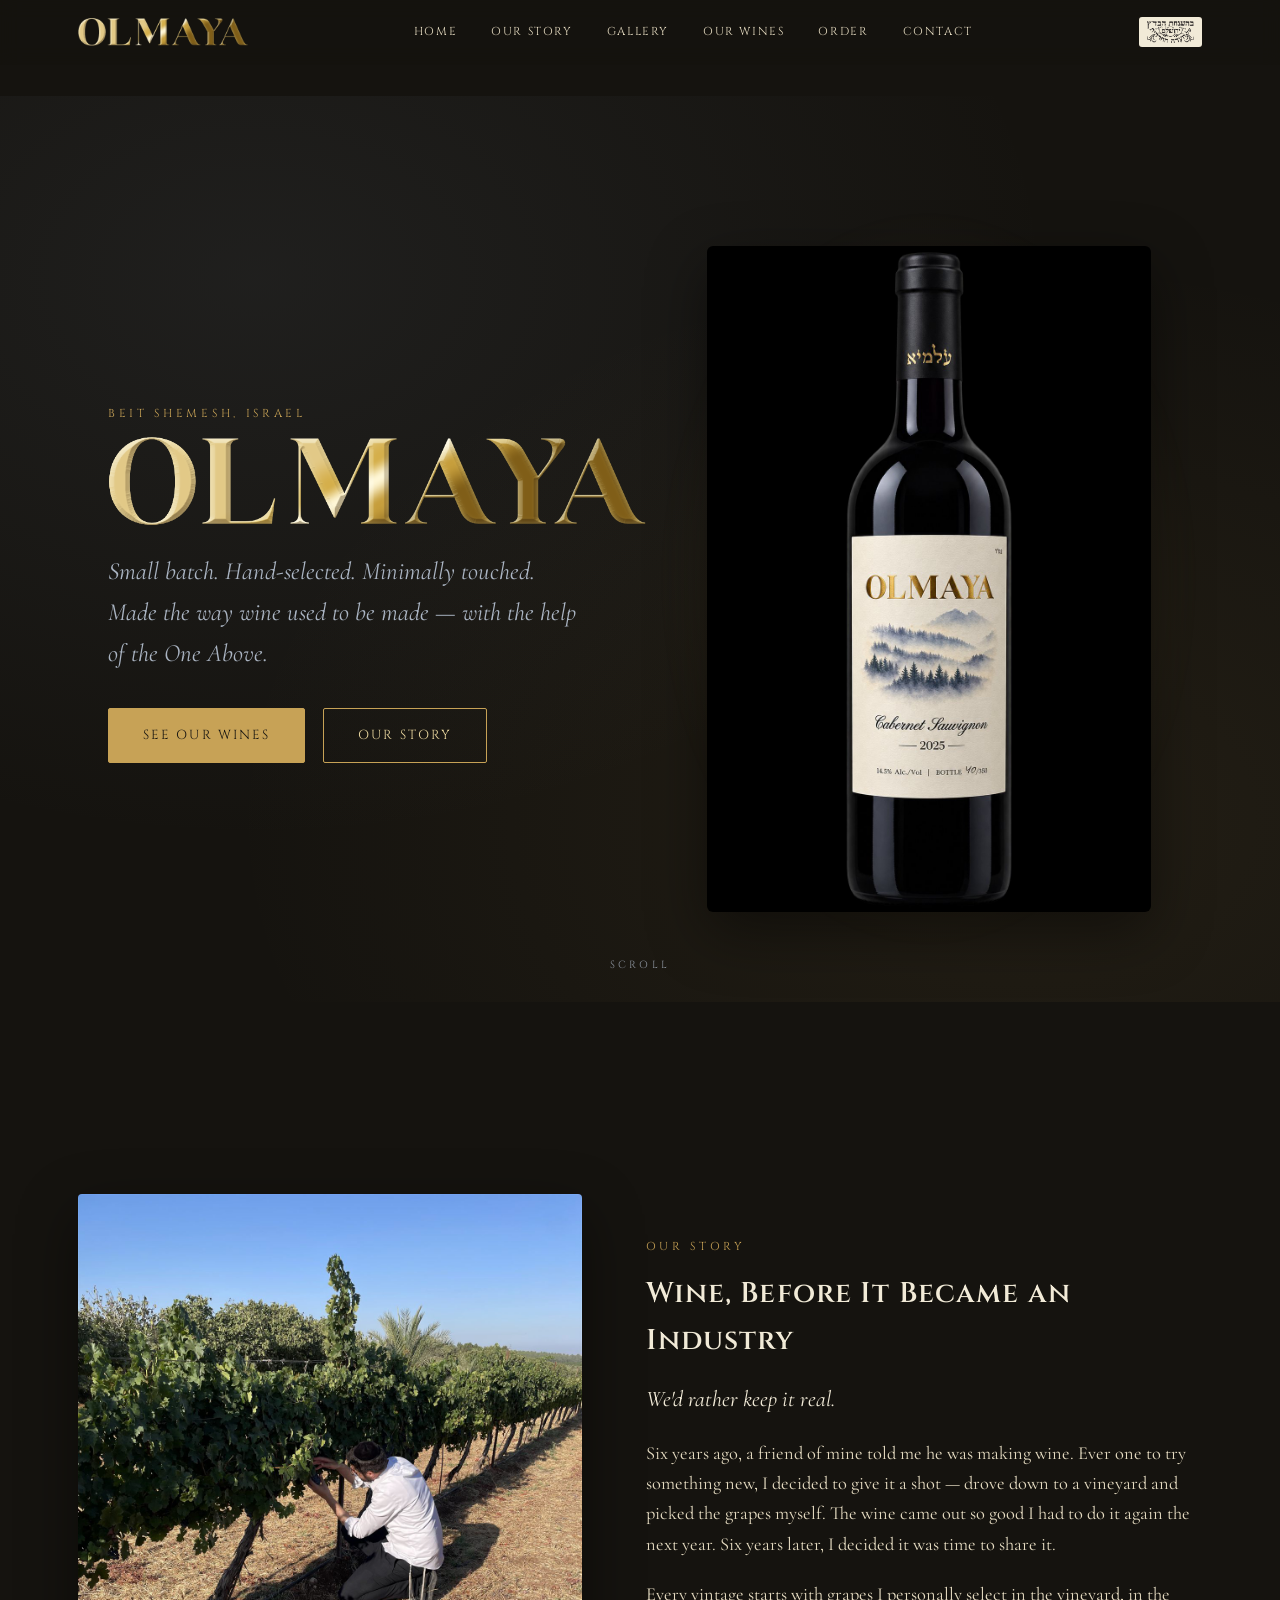
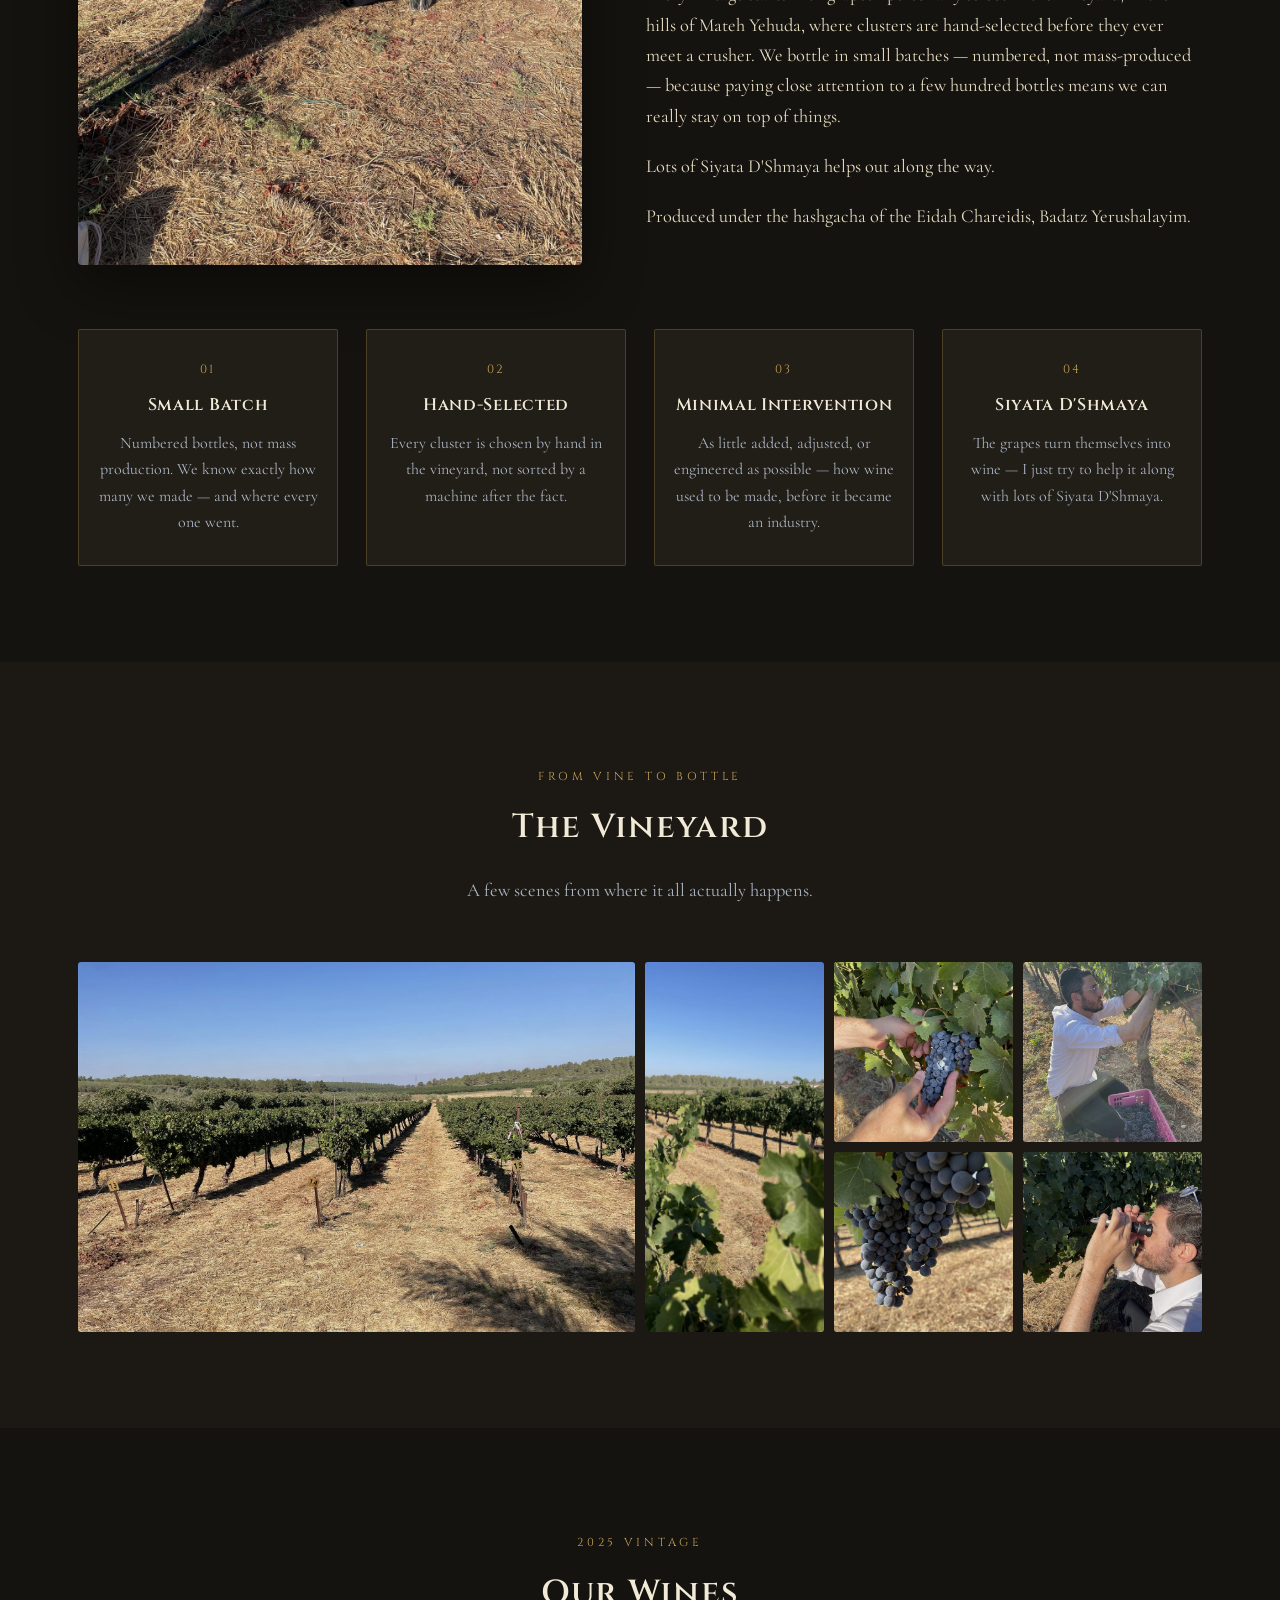
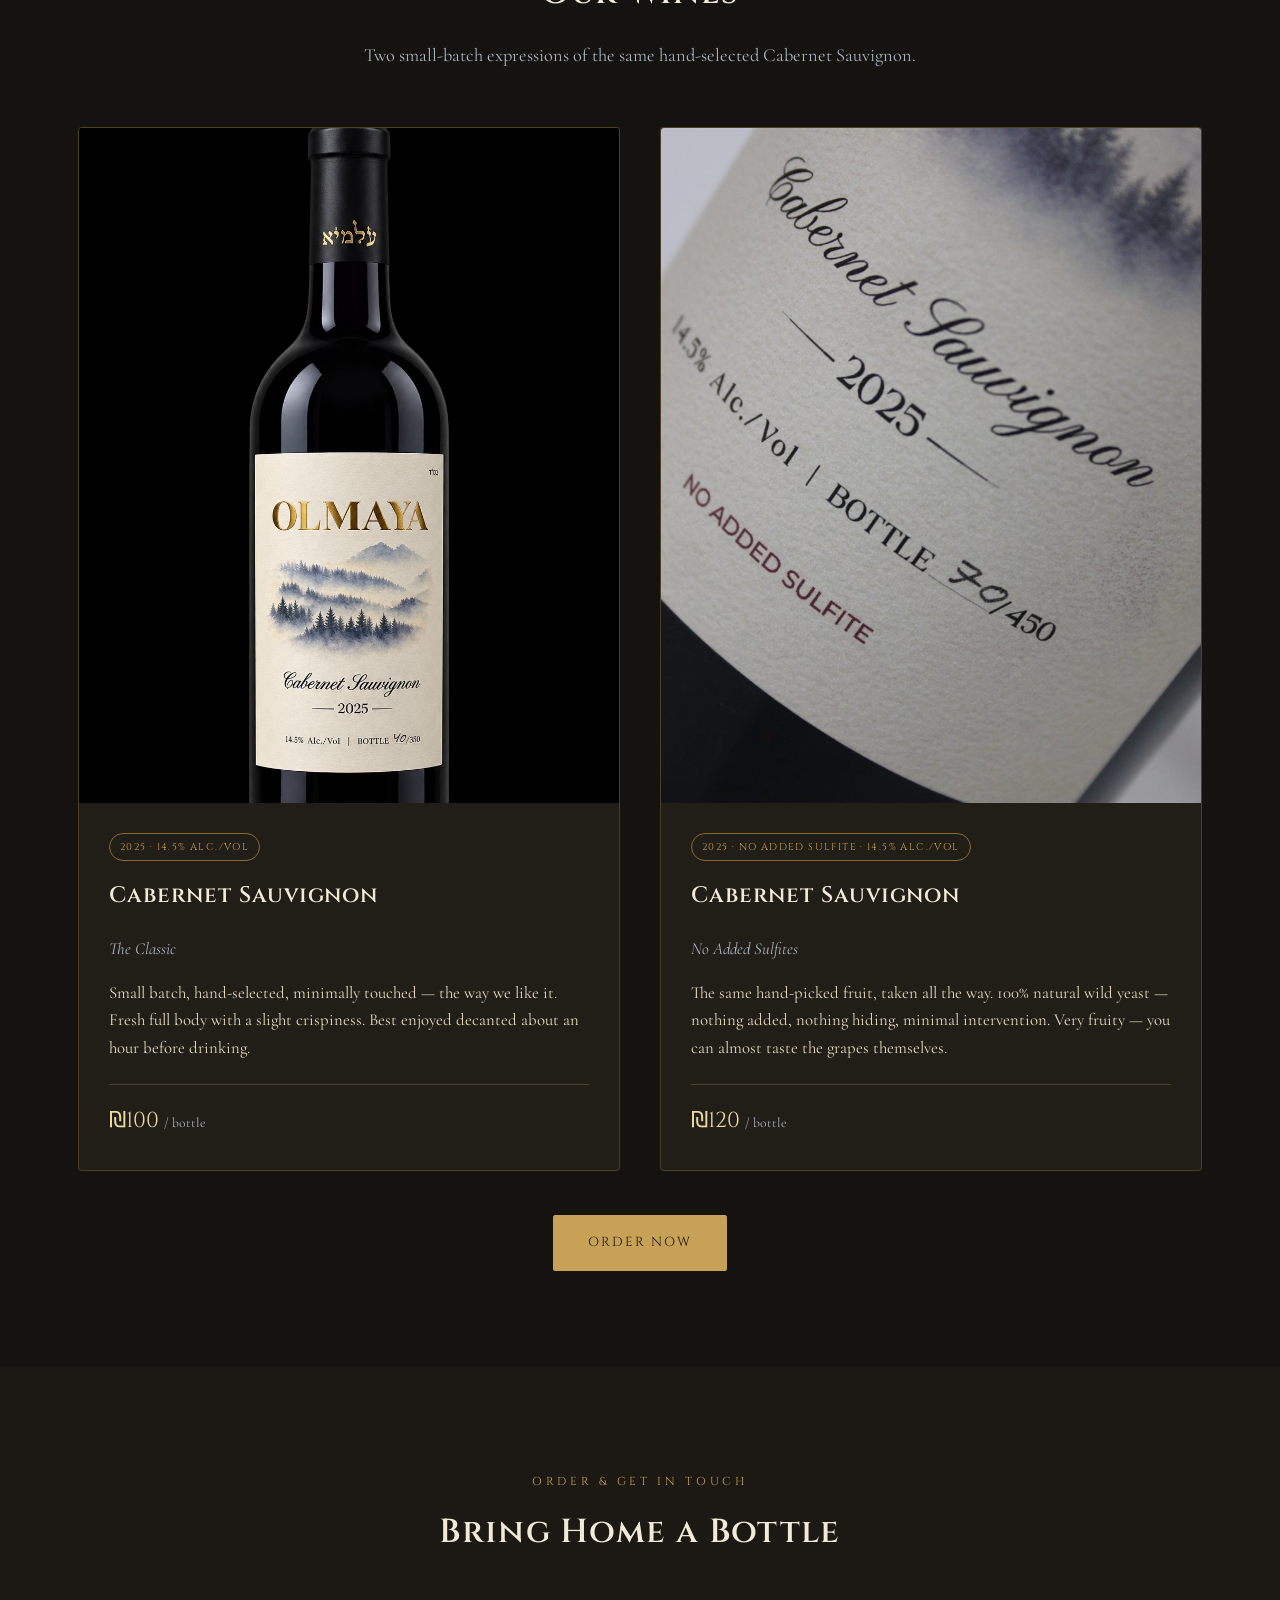
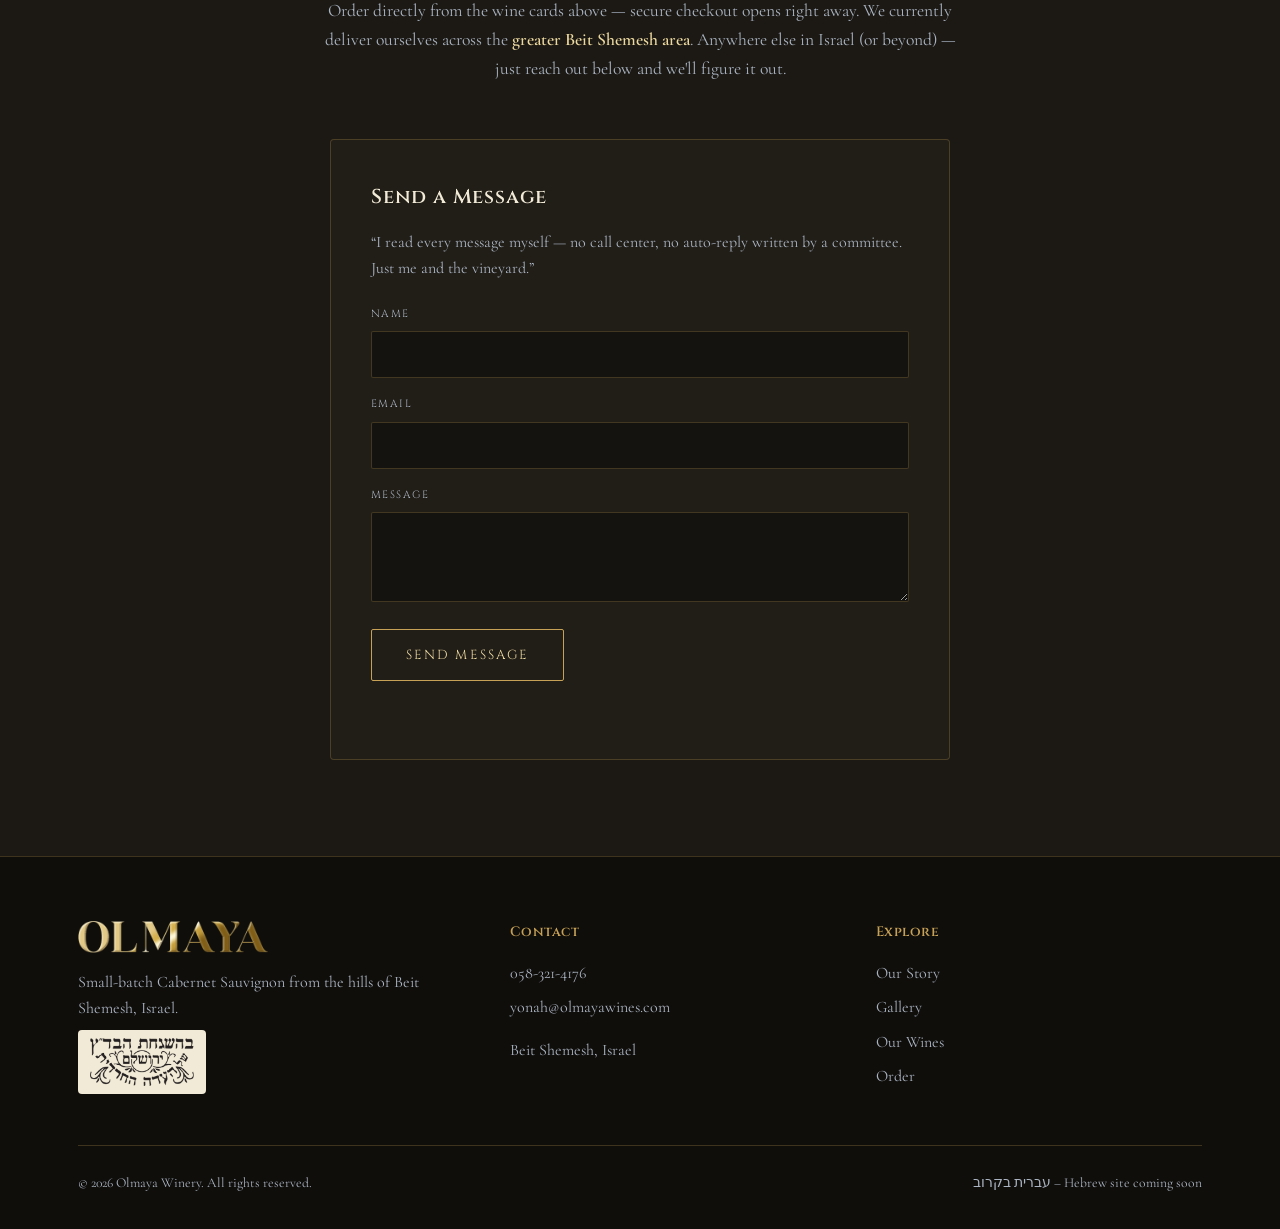
==== index.html @ b86ddc88 "Swap gallery photo, consolidate to one Order button - Gallery: replaces the "Checking the Brix" slot" ====
<!DOCTYPE html>
<html lang="en">
<head>
<meta charset="UTF-8">
<meta name="viewport" content="width=device-width, initial-scale=1.0">
<title>Olmaya Winery — Small-Batch Cabernet Sauvignon, Beit Shemesh</title>
<meta name="description" content="Olmaya Winery: small-batch, hand-selected, minimal-intervention Cabernet Sauvignon from the hills of Beit Shemesh, Israel. Kosher — under the hashgacha of the Eidah Chareidis.">
<link rel="icon" type="image/png" href="images/favicon-180.png">
<link rel="apple-touch-icon" href="images/favicon-180.png">

<link rel="preconnect" href="https://fonts.googleapis.com">
<link rel="preconnect" href="https://fonts.gstatic.com" crossorigin>
<link href="https://fonts.googleapis.com/css2?family=Cinzel:wght@500;600;700&family=Cormorant+Garamond:ital,wght@0,400;0,500;0,600;1,400;1,500&display=swap" rel="stylesheet">
<link rel="stylesheet" href="css/style.css">
</head>
<body>

<!-- ============ HEADER ============ -->
<header id="site-header">
  <div class="nav-inner">
    <a href="#home" class="logo-word"><img src="images/olmaya-logo.png" alt="Olmaya" class="logo-img"></a>
    <nav class="main-nav" id="main-nav">
      <a href="#home">Home</a>
      <a href="#story">Our Story</a>
      <a href="#gallery">Gallery</a>
      <a href="#wines">Our Wines</a>
      <a href="#order">Order</a>
      <a href="#contact">Contact</a>
    </nav>
    <div class="nav-right">
      <img src="images/kashrus.png" alt="Under the hashgacha of the Eidah Chareidis, Badatz Yerushalayim" class="nav-kashrus">
      <button class="nav-toggle" id="nav-toggle" aria-label="Toggle menu">
        <span></span><span></span><span></span>
      </button>
    </div>
  </div>
</header>

<!-- ============ HERO ============ -->
<section id="home">
  <div id="hero">
    <div class="container hero-grid">
      <div class="hero-copy">
        <span class="eyebrow">Beit Shemesh, Israel</span>
        <h1 class="hero-word"><img src="images/olmaya-logo.png" alt="Olmaya" class="hero-logo-img"></h1>
        <p class="hero-tagline">Small batch. Hand-selected. Minimally touched. Made the way wine used to be made &mdash; with the help of the One Above.</p>
        <div class="hero-ctas">
          <a href="#wines" class="btn btn-solid">See Our Wines</a>
          <a href="#story" class="btn">Our Story</a>
        </div>
      </div>
      <div class="hero-bottle-wrap">
        <img src="images/bottle-classic-front.jpg" alt="Olmaya Cabernet Sauvignon 2025 bottle, front label" width="1400" height="933">
      </div>
    </div>
    <div class="scroll-cue">Scroll</div>
  </div>
</section>

<!-- ============ STORY / ABOUT ============ -->
<section id="story">
  <div class="container">
    <div class="story-grid">
      <img class="story-img" src="images/gallery-testing-grapes.jpg" alt="Checking grape ripeness with a refractometer in the Olmaya vineyard" loading="lazy">
      <div class="story-copy">
        <span class="eyebrow">Our Story</span>
        <h2>Wine, Before It Became an Industry</h2>
        <p class="lede">We'd rather keep it real.</p>
        <p>Six years ago, a friend of mine told me he was making wine. Ever one to try something new, I decided to give it a shot &mdash; drove down to a vineyard and picked the grapes myself. The wine came out so good I had to do it again the next year. Six years later, I decided it was time to share it.</p>
        <p>Every vintage starts with grapes I personally select in the vineyard, in the hills of Mateh Yehuda, where clusters are hand-selected before they ever meet a crusher. We bottle in small batches &mdash; numbered, not mass-produced &mdash; because paying close attention to a few hundred bottles means we can really stay on top of things.</p>
        <p>Lots of Siyata D'Shmaya helps out along the way.</p>
        <p>Produced under the hashgacha of the Eidah Chareidis, Badatz Yerushalayim.</p>
      </div>
    </div>

    <div class="pillars">
      <div class="pillar">
        <span class="mark">01</span>
        <h4>Small Batch</h4>
        <p>Numbered bottles, not mass production. We know exactly how many we made &mdash; and where every one went.</p>
      </div>
      <div class="pillar">
        <span class="mark">02</span>
        <h4>Hand-Selected</h4>
        <p>Every cluster is chosen by hand in the vineyard, not sorted by a machine after the fact.</p>
      </div>
      <div class="pillar">
        <span class="mark">03</span>
        <h4>Minimal Intervention</h4>
        <p>As little added, adjusted, or engineered as possible &mdash; how wine used to be made, before it became an industry.</p>
      </div>
      <div class="pillar">
        <span class="mark">04</span>
        <h4>Siyata D'Shmaya</h4>
        <p>The grapes turn themselves into wine &mdash; I just try to help it along with lots of Siyata D'Shmaya.</p>
      </div>
    </div>
  </div>
</section>

<!-- ============ GALLERY ============ -->
<section id="gallery" class="section-alt">
  <div class="container">
    <div class="section-head">
      <span class="eyebrow">From Vine to Bottle</span>
      <h2>The Vineyard</h2>
      <p>A few scenes from where it all actually happens.</p>
    </div>

    <div class="gallery-grid">
      <figure class="big" data-full="images/gallery-vineyard-rows.jpg" data-caption="The Vineyard — Beit Shemesh Hills">
        <img src="images/gallery-vineyard-rows.jpg" alt="Rows of grapevines in the Olmaya vineyard near Beit Shemesh" loading="lazy">
        <figcaption>The Vineyard — Beit Shemesh Hills</figcaption>
      </figure>
      <figure class="tall" data-full="images/gallery-vineyard-shot.jpg" data-caption="Late Afternoon Among the Vines">
        <img src="images/gallery-vineyard-shot.jpg" alt="Vineyard rows under a clear sky" loading="lazy">
        <figcaption>Late Afternoon Among the Vines</figcaption>
      </figure>
      <figure data-full="images/gallery-grapes-closeup.jpg" data-caption="Hand-Selected, Cluster by Cluster">
        <img src="images/gallery-grapes-closeup.jpg" alt="Close-up of hand-selected Cabernet Sauvignon grape cluster" loading="lazy">
        <figcaption>Hand-Selected, Cluster by Cluster</figcaption>
      </figure>
      <figure data-full="images/gallery-picking.jpg" data-caption="Hand-Picked, One Cluster at a Time">
        <img src="images/gallery-picking.jpg" alt="Hand-picking grape clusters into a harvest crate in the vineyard" loading="lazy">
        <figcaption>Hand-Picked, One Cluster at a Time</figcaption>
      </figure>
      <figure data-full="images/gallery-ripe-grapes.jpg" data-caption="Fully Ripe and Ready">
        <img src="images/gallery-ripe-grapes.jpg" alt="Fully ripe Cabernet Sauvignon grapes" loading="lazy">
        <figcaption>Fully Ripe and Ready</figcaption>
      </figure>
      <figure data-full="images/gallery-refractometer-closeup.jpg" data-caption="Reading the Refractometer">
        <img src="images/gallery-refractometer-closeup.jpg" alt="Close-up reading of grape sugar levels with a refractometer" loading="lazy">
        <figcaption>Reading the Refractometer</figcaption>
      </figure>
    </div>
  </div>
</section>

<!-- ============ WINES ============ -->
<section id="wines">
  <div class="container">
    <div class="section-head">
      <span class="eyebrow">2025 Vintage</span>
      <h2>Our Wines</h2>
      <p>Two small-batch expressions of the same hand-selected Cabernet Sauvignon.</p>
    </div>

    <div class="wines-grid">
      <div class="wine-card">
        <div class="wine-img">
          <img src="images/bottle-classic-front.jpg" alt="Olmaya Cabernet Sauvignon 2025 — Classic" loading="lazy">
        </div>
        <div class="wine-body">
          <span class="wine-tag">2025 &middot; 14.5% Alc./Vol</span>
          <h3>Cabernet Sauvignon</h3>
          <p class="wine-sub">The Classic</p>
          <p class="wine-notes">Small batch, hand-selected, minimally touched &mdash; the way we like it. Fresh full body with a slight crispiness. Best enjoyed decanted about an hour before drinking.</p>
          <div class="wine-meta">
            <div class="wine-price">&#8362;100 <small>/ bottle</small></div>
          </div>
        </div>
      </div>

      <div class="wine-card">
        <div class="wine-img">
          <img src="images/bottle-nosulfite-front.jpg" alt="Olmaya Cabernet Sauvignon 2025 — No Added Sulfites" loading="lazy">
        </div>
        <div class="wine-body">
          <span class="wine-tag">2025 &middot; No Added Sulfite &middot; 14.5% Alc./Vol</span>
          <h3>Cabernet Sauvignon</h3>
          <p class="wine-sub">No Added Sulfites</p>
          <p class="wine-notes">The same hand-picked fruit, taken all the way. 100% natural wild yeast &mdash; nothing added, nothing hiding, minimal intervention. Very fruity &mdash; you can almost taste the grapes themselves.</p>
          <div class="wine-meta">
            <div class="wine-price">&#8362;120 <small>/ bottle</small></div>
          </div>
        </div>
      </div>
    </div>

    <div class="wines-order-cta">
      <a href="https://pay.grow.link/MTA1NDI2~cf41be5d1d01d5e08da6911477c51833-Mzk1MTU3Mw" class="btn btn-solid">Order Now</a>
    </div>
  </div>
</section>

<!-- ============ ORDER + CONTACT ============ -->
<section id="order" class="section-alt">
  <div class="container">
    <div class="section-head">
      <span class="eyebrow">Order &amp; Get in Touch</span>
      <h2>Bring Home a Bottle</h2>
    </div>
    <p class="order-note">Order directly from the wine cards above &mdash; secure checkout opens right away. We currently deliver ourselves across the <strong>greater Beit Shemesh area</strong>. Anywhere else in Israel (or beyond) &mdash; just reach out below and we'll figure it out.</p>

    <div class="forms-grid forms-grid-single">
      <div class="form-panel" id="contact">
        <h3>Send a Message</h3>
        <p class="form-hint">&ldquo;I read every message myself &mdash; no call center, no auto-reply written by a committee. Just me and the vineyard.&rdquo;</p>
        <form id="contact-form" novalidate>
          <div class="field">
            <label for="c-name">Name</label>
            <input type="text" id="c-name" name="name" required>
          </div>
          <div class="field">
            <label for="c-email">Email</label>
            <input type="email" id="c-email" name="email" required>
          </div>
          <div class="field">
            <label for="c-message">Message</label>
            <textarea id="c-message" name="message" required></textarea>
          </div>
          <button type="submit" class="btn" id="contact-submit">Send Message</button>
          <div class="form-status" id="contact-status"></div>
        </form>
      </div>
    </div>
  </div>
</section>

<!-- ============ FOOTER ============ -->
<footer id="site-footer">
  <div class="container">
    <div class="footer-grid">
      <div class="footer-col">
        <img src="images/olmaya-logo.png" alt="Olmaya" class="footer-logo-img">
        <p>Small-batch Cabernet Sauvignon from the hills of Beit Shemesh, Israel.</p>
        <div class="footer-kashrus">
          <img src="images/kashrus.png" alt="Under the hashgacha of the Eidah Chareidis, Badatz Yerushalayim">
        </div>
      </div>
      <div class="footer-col">
        <h4>Contact</h4>
        <a href="tel:+972583214176">058-321-4176</a>
        <a href="mailto:yonah@olmayawines.com">yonah@olmayawines.com</a>
        <p>Beit Shemesh, Israel</p>
      </div>
      <div class="footer-col">
        <h4>Explore</h4>
        <a href="#story">Our Story</a>
        <a href="#gallery">Gallery</a>
        <a href="#wines">Our Wines</a>
        <a href="#order">Order</a>
      </div>
    </div>
    <div class="footer-bottom">
      <span>&copy; <span id="year"></span> Olmaya Winery. All rights reserved.</span>
      <span>&#1506;&#1489;&#1512;&#1497;&#1514; &#1489;&#1511;&#1512;&#1493;&#1489; &ndash; Hebrew site coming soon</span>
    </div>
  </div>
</footer>

<!-- ============ LIGHTBOX ============ -->
<div id="lightbox">
  <button class="lb-close" id="lb-close" aria-label="Close">&times;</button>
  <button class="lb-prev" id="lb-prev" aria-label="Previous">&#8249;</button>
  <img id="lb-img" src="" alt="">
  <div class="lb-cap" id="lb-cap"></div>
  <button class="lb-next" id="lb-next" aria-label="Next">&#8250;</button>
</div>

<script src="js/main.js"></script>
</body>
</html>
---- css/style.css ----
/* ===========================================================
   OLMAYA WINERY — stylesheet
   Fonts: Cinzel (display / logo), Cormorant Garamond (body)
   =========================================================== */

:root {
  --bg: #15130f;
  --bg-alt: #1c1914;
  --panel: #211d17;
  --cream: #f1ead7;
  --cream-soft: #e6dcc2;
  --ink: #2a241c;
  --ink-soft: #4a4030;
  --gold: #c7a256;
  --gold-light: #ecd9a0;
  --gold-dark: #8a6a30;
  --mist: #7c8aa0;
  --mist-soft: #aab4c2;
  --line: rgba(199, 162, 86, 0.25);
  --radius: 2px;
  --maxw: 1180px;
  --shadow: 0 20px 60px rgba(0,0,0,0.45);
}

* { box-sizing: border-box; }

html { scroll-behavior: smooth; }

body {
  margin: 0;
  background: var(--bg);
  color: var(--cream-soft);
  font-family: "Cormorant Garamond", Georgia, serif;
  font-size: 19px;
  line-height: 1.65;
  -webkit-font-smoothing: antialiased;
}

img { max-width: 100%; display: block; }

a { color: inherit; text-decoration: none; }

.container {
  max-width: var(--maxw);
  margin: 0 auto;
  padding: 0 28px;
}

h1, h2, h3, h4 {
  font-family: "Cinzel", Georgia, serif;
  font-weight: 600;
  letter-spacing: 0.04em;
  color: var(--cream);
  margin: 0 0 0.6em;
}

.eyebrow {
  display: inline-block;
  font-family: "Cinzel", serif;
  font-size: 0.72rem;
  letter-spacing: 0.32em;
  text-transform: uppercase;
  color: var(--gold);
  margin-bottom: 14px;
}

.section-head {
  text-align: center;
  max-width: 640px;
  margin: 0 auto 56px;
}

.section-head h2 {
  font-size: clamp(1.7rem, 2.6vw, 2.4rem);
}

.section-head p {
  font-size: 1.15rem;
  color: var(--mist-soft);
  margin: 0;
}

section { padding: 96px 0; }

.section-alt { background: var(--bg-alt); }

.rule {
  width: 64px;
  height: 1px;
  background: var(--gold);
  margin: 18px auto 0;
  opacity: 0.7;
}

/* ---------- buttons ---------- */
.btn {
  display: inline-flex;
  align-items: center;
  justify-content: center;
  gap: 10px;
  font-family: "Cinzel", serif;
  font-size: 0.82rem;
  letter-spacing: 0.16em;
  text-transform: uppercase;
  padding: 16px 34px;
  border: 1px solid var(--gold);
  border-radius: var(--radius);
  cursor: pointer;
  background: transparent;
  color: var(--gold-light);
  transition: background 0.25s ease, color 0.25s ease, transform 0.15s ease;
}
.btn:hover { background: var(--gold); color: #1a1712; transform: translateY(-1px); }
.btn:active { transform: translateY(0); }
.btn-solid {
  background: var(--gold);
  color: #1a1712;
}
.btn-solid:hover { background: var(--gold-light); color: #1a1712; }
.btn:disabled { opacity: 0.55; cursor: not-allowed; transform: none; }

/* ===========================================================
   HEADER / NAV
   =========================================================== */
#site-header {
  position: fixed;
  top: 0; left: 0; right: 0;
  z-index: 100;
  background: rgba(21, 19, 15, 0.72);
  backdrop-filter: blur(10px);
  border-bottom: 1px solid transparent;
  transition: border-color 0.3s ease, background 0.3s ease;
}
#site-header.scrolled {
  border-bottom-color: var(--line);
  background: rgba(21, 19, 15, 0.92);
}
.nav-inner {
  max-width: var(--maxw);
  margin: 0 auto;
  padding: 16px 28px;
  display: flex;
  align-items: center;
  justify-content: space-between;
}
.logo-word { display: flex; align-items: center; }
.logo-img { width: 170px; height: auto; display: block; }
nav.main-nav {
  display: flex;
  gap: 34px;
}
nav.main-nav a {
  font-family: "Cinzel", serif;
  font-size: 0.72rem;
  letter-spacing: 0.14em;
  text-transform: uppercase;
  color: var(--cream-soft);
  padding: 6px 0;
  border-bottom: 1px solid transparent;
  transition: color 0.2s ease, border-color 0.2s ease;
}
nav.main-nav a:hover { color: var(--gold-light); border-color: var(--gold); }

.nav-right {
  display: flex;
  align-items: center;
  gap: 18px;
}
.nav-kashrus {
  height: 30px;
  width: auto;
  background: var(--cream);
  padding: 4px 8px;
  border-radius: 3px;
}
.nav-toggle {
  display: none;
  flex-direction: column;
  gap: 5px;
  background: none;
  border: none;
  cursor: pointer;
  padding: 8px;
}
.nav-toggle span {
  width: 24px; height: 1px; background: var(--gold-light);
}

/* ===========================================================
   HERO
   =========================================================== */
#hero {
  min-height: 100vh;
  display: flex;
  align-items: center;
  position: relative;
  padding: 150px 0 90px;
  background:
    radial-gradient(ellipse at 20% 20%, rgba(124,138,160,0.10), transparent 55%),
    radial-gradient(ellipse at 80% 80%, rgba(199,162,86,0.08), transparent 55%),
    var(--bg);
  overflow: hidden;
}
.hero-grid {
  display: grid;
  grid-template-columns: 1.05fr 0.95fr;
  gap: 40px;
  align-items: center;
}
.hero-word { margin-bottom: 22px; }
.hero-logo-img { width: clamp(280px, 42vw, 600px); height: auto; display: block; }
.hero-tagline {
  font-family: "Cormorant Garamond", serif;
  font-style: italic;
  font-size: clamp(1.2rem, 2vw, 1.55rem);
  color: var(--mist-soft);
  max-width: 480px;
  margin-bottom: 34px;
}
.hero-ctas { display: flex; gap: 18px; flex-wrap: wrap; }

.hero-bottle-wrap {
  position: relative;
  display: flex;
  justify-content: center;
}
.hero-bottle-wrap::before {
  content: "";
  position: absolute;
  inset: -6% -6%;
  background: radial-gradient(ellipse at center, rgba(199,162,86,0.16), transparent 70%);
  filter: blur(6px);
}
.hero-bottle-wrap img {
  position: relative;
  max-height: 74vh;
  width: auto;
  margin: 0 auto;
  border-radius: 6px;
  box-shadow: var(--shadow);
}
.scroll-cue {
  position: absolute;
  bottom: 28px; left: 50%;
  transform: translateX(-50%);
  font-family: "Cinzel", serif;
  font-size: 0.65rem;
  letter-spacing: 0.3em;
  text-transform: uppercase;
  color: var(--mist-soft);
  opacity: 0.8;
}

/* ===========================================================
   ABOUT / STORY
   =========================================================== */
.story-grid {
  display: grid;
  grid-template-columns: 0.95fr 1.05fr;
  gap: 64px;
  align-items: center;
}
.story-img {
  border-radius: 4px;
  box-shadow: var(--shadow);
}
.story-copy p { margin: 0 0 20px; font-size: 1.15rem; color: var(--cream-soft); }
.story-copy p:last-child { margin-bottom: 0; }
.story-copy .lede {
  font-family: "Cormorant Garamond", serif;
  font-style: italic;
  font-size: 1.4rem;
  color: var(--cream);
}

.pillars {
  margin-top: 64px;
  display: grid;
  grid-template-columns: repeat(4, 1fr);
  gap: 28px;
}
.pillar {
  text-align: center;
  padding: 30px 18px;
  border: 1px solid var(--line);
  border-radius: var(--radius);
  background: var(--panel);
}
.pillar .mark {
  font-family: "Cinzel", serif;
  color: var(--gold);
  font-size: 0.75rem;
  letter-spacing: 0.2em;
  margin-bottom: 12px;
  display: block;
}
.pillar h4 { font-size: 1.05rem; margin-bottom: 10px; }
.pillar p { margin: 0; font-size: 1rem; color: var(--mist-soft); }

/* ===========================================================
   GALLERY
   =========================================================== */
.gallery-grid {
  display: grid;
  grid-template-columns: repeat(6, 1fr);
  grid-auto-rows: 180px;
  gap: 10px;
}
.gallery-grid figure {
  margin: 0;
  overflow: hidden;
  border-radius: 3px;
  cursor: zoom-in;
  position: relative;
}
.gallery-grid img {
  width: 100%; height: 100%;
  object-fit: cover;
  transition: transform 0.5s ease, filter 0.5s ease;
  filter: saturate(0.94) brightness(0.96);
}
.gallery-grid figure:hover img { transform: scale(1.06); filter: saturate(1) brightness(1); }
.gallery-grid figure.big { grid-column: span 3; grid-row: span 2; }
.gallery-grid figure.wide { grid-column: span 3; }
.gallery-grid figure.tall { grid-row: span 2; }
.gallery-grid figcaption {
  position: absolute; left: 0; right: 0; bottom: 0;
  padding: 10px 14px;
  font-family: "Cinzel", serif;
  font-size: 0.66rem;
  letter-spacing: 0.1em;
  text-transform: uppercase;
  color: var(--cream);
  background: linear-gradient(to top, rgba(0,0,0,0.65), transparent);
  opacity: 0;
  transition: opacity 0.3s ease;
}
.gallery-grid figure:hover figcaption { opacity: 1; }

/* lightbox */
#lightbox {
  position: fixed; inset: 0; z-index: 200;
  background: rgba(10,9,7,0.94);
  display: none;
  align-items: center;
  justify-content: center;
  padding: 40px;
}
#lightbox.open { display: flex; }
#lightbox img {
  max-width: 100%; max-height: 82vh;
  border-radius: 4px;
  box-shadow: var(--shadow);
}
#lightbox .lb-cap {
  position: absolute;
  bottom: 30px; left: 0; right: 0;
  text-align: center;
  font-family: "Cinzel", serif;
  letter-spacing: 0.12em;
  font-size: 0.75rem;
  text-transform: uppercase;
  color: var(--gold-light);
}
#lightbox .lb-close, #lightbox .lb-prev, #lightbox .lb-next {
  position: absolute;
  background: none;
  border: 1px solid var(--line);
  color: var(--cream);
  cursor: pointer;
  font-size: 1.3rem;
  width: 46px; height: 46px;
  border-radius: 50%;
  display: flex; align-items: center; justify-content: center;
}
#lightbox .lb-close { top: 24px; right: 24px; }
#lightbox .lb-prev { left: 24px; top: 50%; transform: translateY(-50%); }
#lightbox .lb-next { right: 24px; top: 50%; transform: translateY(-50%); }
#lightbox .lb-close:hover, #lightbox .lb-prev:hover, #lightbox .lb-next:hover { border-color: var(--gold); color: var(--gold-light); }

/* ===========================================================
   WINES / PRODUCTS
   =========================================================== */
.wines-grid {
  display: grid;
  grid-template-columns: repeat(2, 1fr);
  gap: 40px;
}
.wines-order-cta {
  text-align: center;
  margin-top: 44px;
}
.wine-card {
  background: var(--panel);
  border: 1px solid var(--line);
  border-radius: 4px;
  overflow: hidden;
  display: flex;
  flex-direction: column;
}
.wine-card .wine-img {
  aspect-ratio: 4 / 5;
  overflow: hidden;
  background: #0f0e0c;
}
.wine-card .wine-img img { width: 100%; height: 100%; object-fit: cover; object-position: center 20%; }
.wine-card .wine-body { padding: 30px 30px 32px; flex: 1; display: flex; flex-direction: column; }
.wine-card h3 { font-size: 1.4rem; margin-bottom: 4px; }
.wine-sub {
  font-family: "Cormorant Garamond", serif;
  font-style: italic;
  color: var(--mist-soft);
  margin-bottom: 16px;
  font-size: 1.05rem;
}
.wine-tag {
  display: inline-block;
  align-self: flex-start;
  font-family: "Cinzel", serif;
  font-size: 0.62rem;
  letter-spacing: 0.14em;
  text-transform: uppercase;
  color: var(--gold);
  border: 1px solid var(--gold-dark);
  padding: 5px 10px;
  border-radius: 20px;
  margin-bottom: 16px;
}
.wine-notes { margin: 0 0 22px; color: var(--cream-soft); font-size: 1.05rem; }
.wine-meta {
  display: flex;
  justify-content: space-between;
  align-items: center;
  border-top: 1px solid var(--line);
  padding-top: 18px;
  margin-top: auto;
}
.wine-price {
  font-family: "Cinzel", serif;
  font-size: 1.35rem;
  color: var(--gold-light);
}
.wine-price small { font-family: "Cormorant Garamond", serif; font-size: 0.85rem; color: var(--mist-soft); }

/* ===========================================================
   ORDER / CONTACT
   =========================================================== */
.order-note {
  text-align: center;
  max-width: 660px;
  margin: -20px auto 56px;
  color: var(--mist-soft);
  font-size: 1.1rem;
}
.order-note strong { color: var(--gold-light); font-weight: 600; }

.forms-grid {
  display: grid;
  grid-template-columns: 1.15fr 0.85fr;
  gap: 48px;
  align-items: start;
}
.forms-grid-single {
  grid-template-columns: 1fr;
  max-width: 620px;
  margin: 0 auto;
}
.form-panel {
  background: var(--panel);
  border: 1px solid var(--line);
  border-radius: 4px;
  padding: 40px;
}
.form-panel h3 { font-size: 1.25rem; margin-bottom: 6px; }
.form-panel .form-hint { color: var(--mist-soft); font-size: 1rem; margin-bottom: 24px; }

.field { margin-bottom: 18px; }
.field label {
  display: block;
  font-family: "Cinzel", serif;
  font-size: 0.66rem;
  letter-spacing: 0.14em;
  text-transform: uppercase;
  color: var(--mist-soft);
  margin-bottom: 8px;
}
.field input, .field select, .field textarea {
  width: 100%;
  background: var(--bg);
  border: 1px solid var(--line);
  border-radius: var(--radius);
  color: var(--cream);
  padding: 12px 14px;
  font-family: "Cormorant Garamond", serif;
  font-size: 1.05rem;
}
.field input:focus, .field select:focus, .field textarea:focus {
  outline: none;
  border-color: var(--gold);
}
.field textarea { resize: vertical; min-height: 90px; }

.form-status {
  margin-top: 16px;
  font-size: 0.98rem;
  min-height: 1.4em;
}
.form-status.ok { color: #9fcf9f; }
.form-status.err { color: #e0a29a; }

/* ===========================================================
   FOOTER
   =========================================================== */
#site-footer {
  background: var(--bg-darker, #100e0b);
  border-top: 1px solid var(--line);
  padding: 64px 0 34px;
}
.footer-grid {
  display: grid;
  grid-template-columns: 1.2fr 1fr 1fr;
  gap: 40px;
  margin-bottom: 48px;
}
.footer-col h4 {
  font-size: 0.85rem;
  color: var(--gold);
  margin-bottom: 16px;
}
.footer-col p, .footer-col a { color: var(--mist-soft); font-size: 1rem; display: block; margin-bottom: 8px; }
.footer-col a:hover { color: var(--gold-light); }
.footer-logo-img { width: 190px; height: auto; margin-bottom: 14px; }
.footer-kashrus {
  display: flex;
  align-items: center;
  gap: 16px;
}
.footer-kashrus img {
  height: 64px;
  width: auto;
  background: var(--cream);
  padding: 8px 12px;
  border-radius: 4px;
}
.footer-bottom {
  border-top: 1px solid var(--line);
  padding-top: 26px;
  display: flex;
  justify-content: space-between;
  flex-wrap: wrap;
  gap: 10px;
  font-size: 0.85rem;
  color: var(--mist-soft);
}

/* ===========================================================
   RESPONSIVE
   =========================================================== */
@media (max-width: 900px) {
  .hero-grid { grid-template-columns: 1fr; text-align: center; }
  .hero-ctas { justify-content: center; }
  .hero-bottle-wrap { order: -1; margin-bottom: 20px; }
  .hero-bottle-wrap img { max-height: 48vh; }
  .hero-tagline { margin-left: auto; margin-right: auto; }

  .story-grid { grid-template-columns: 1fr; gap: 34px; }
  .pillars { grid-template-columns: repeat(2, 1fr); }

  .wines-grid { grid-template-columns: 1fr; }
  .forms-grid { grid-template-columns: 1fr; }

  .footer-grid { grid-template-columns: 1fr; gap: 30px; }

  .gallery-grid { grid-template-columns: repeat(2, 1fr); grid-auto-rows: 160px; }
  .gallery-grid figure.big { grid-column: span 2; grid-row: span 2; }
  .gallery-grid figure.wide { grid-column: span 2; }
}

@media (max-width: 720px) {
  .logo-img { width: 130px; }
  .nav-kashrus { height: 24px; }
  nav.main-nav {
    position: fixed;
    top: 64px; left: 0; right: 0;
    background: rgba(21,19,15,0.98);
    flex-direction: column;
    align-items: center;
    padding: 20px 0 30px;
    gap: 22px;
    border-bottom: 1px solid var(--line);
    transform: translateY(-140%);
    transition: transform 0.3s ease;
  }
  nav.main-nav.open { transform: translateY(0); }
  .nav-toggle { display: flex; }
  section { padding: 72px 0; }
}
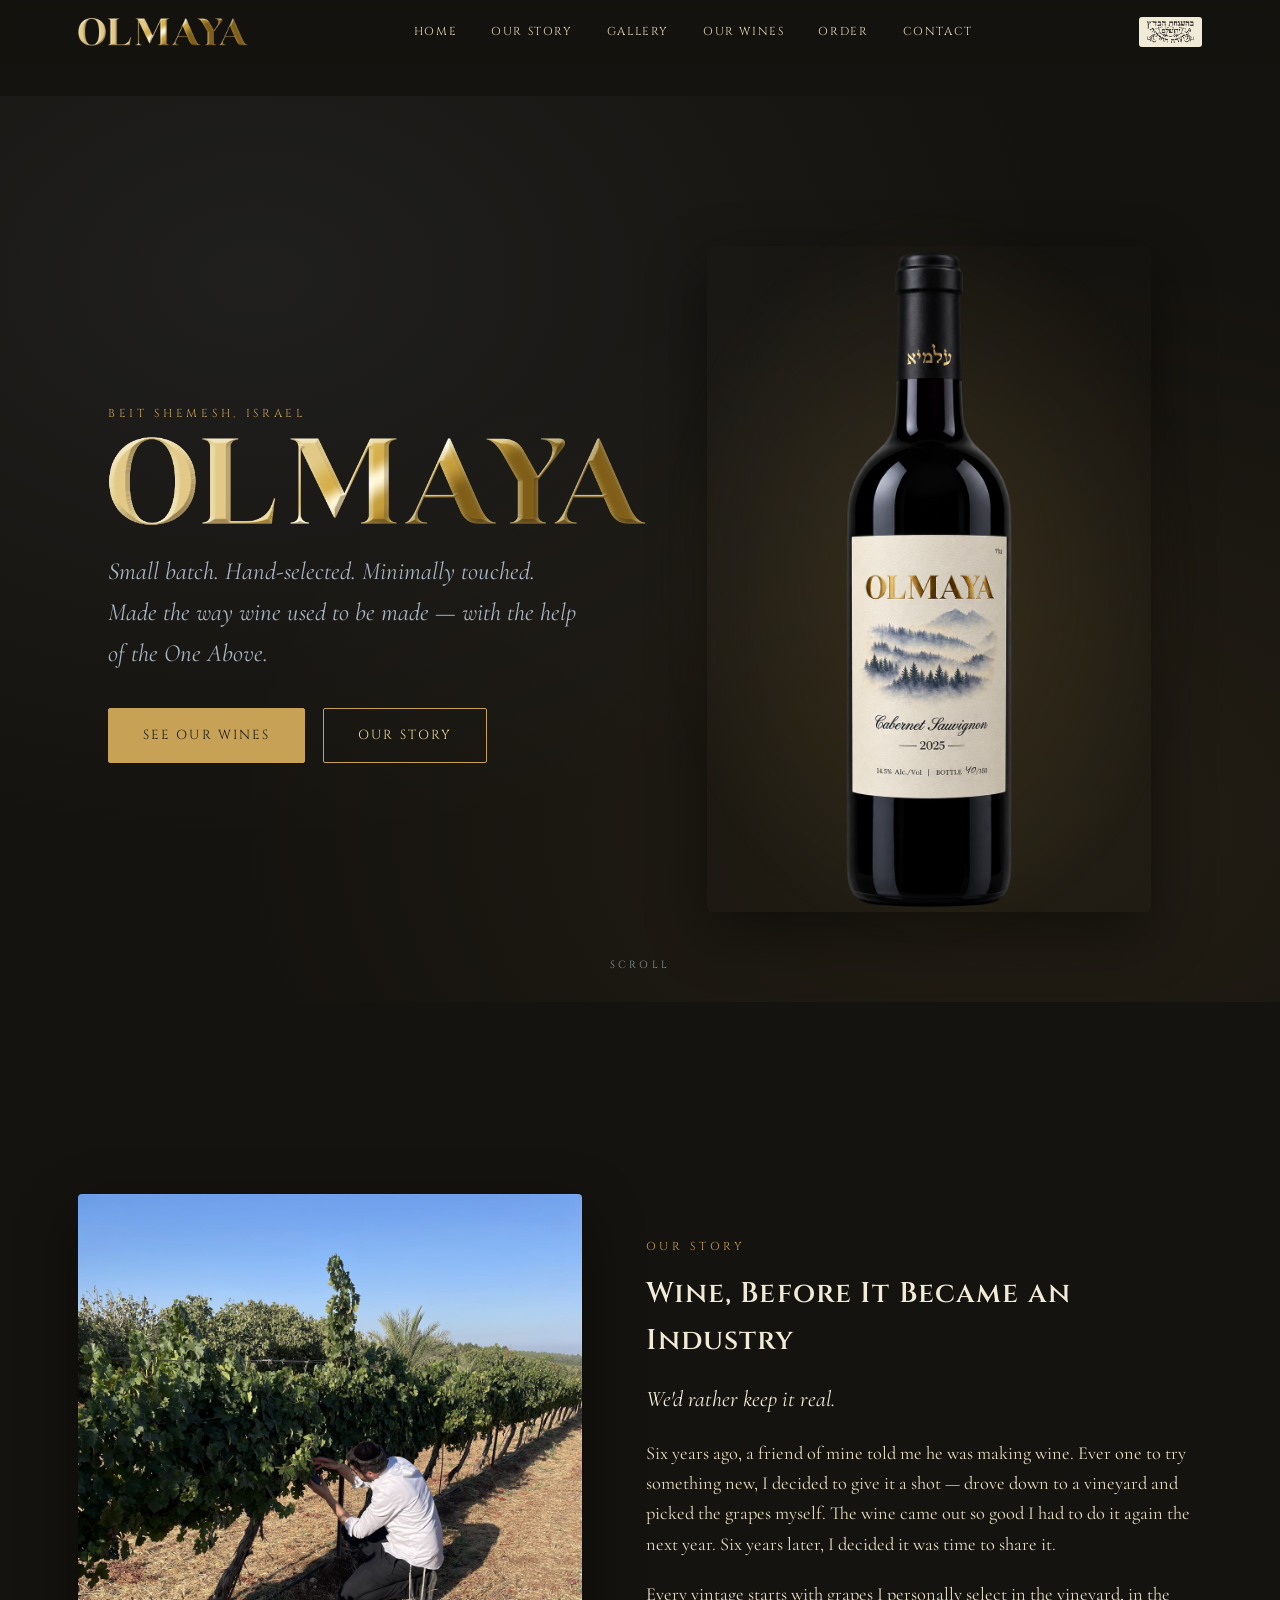
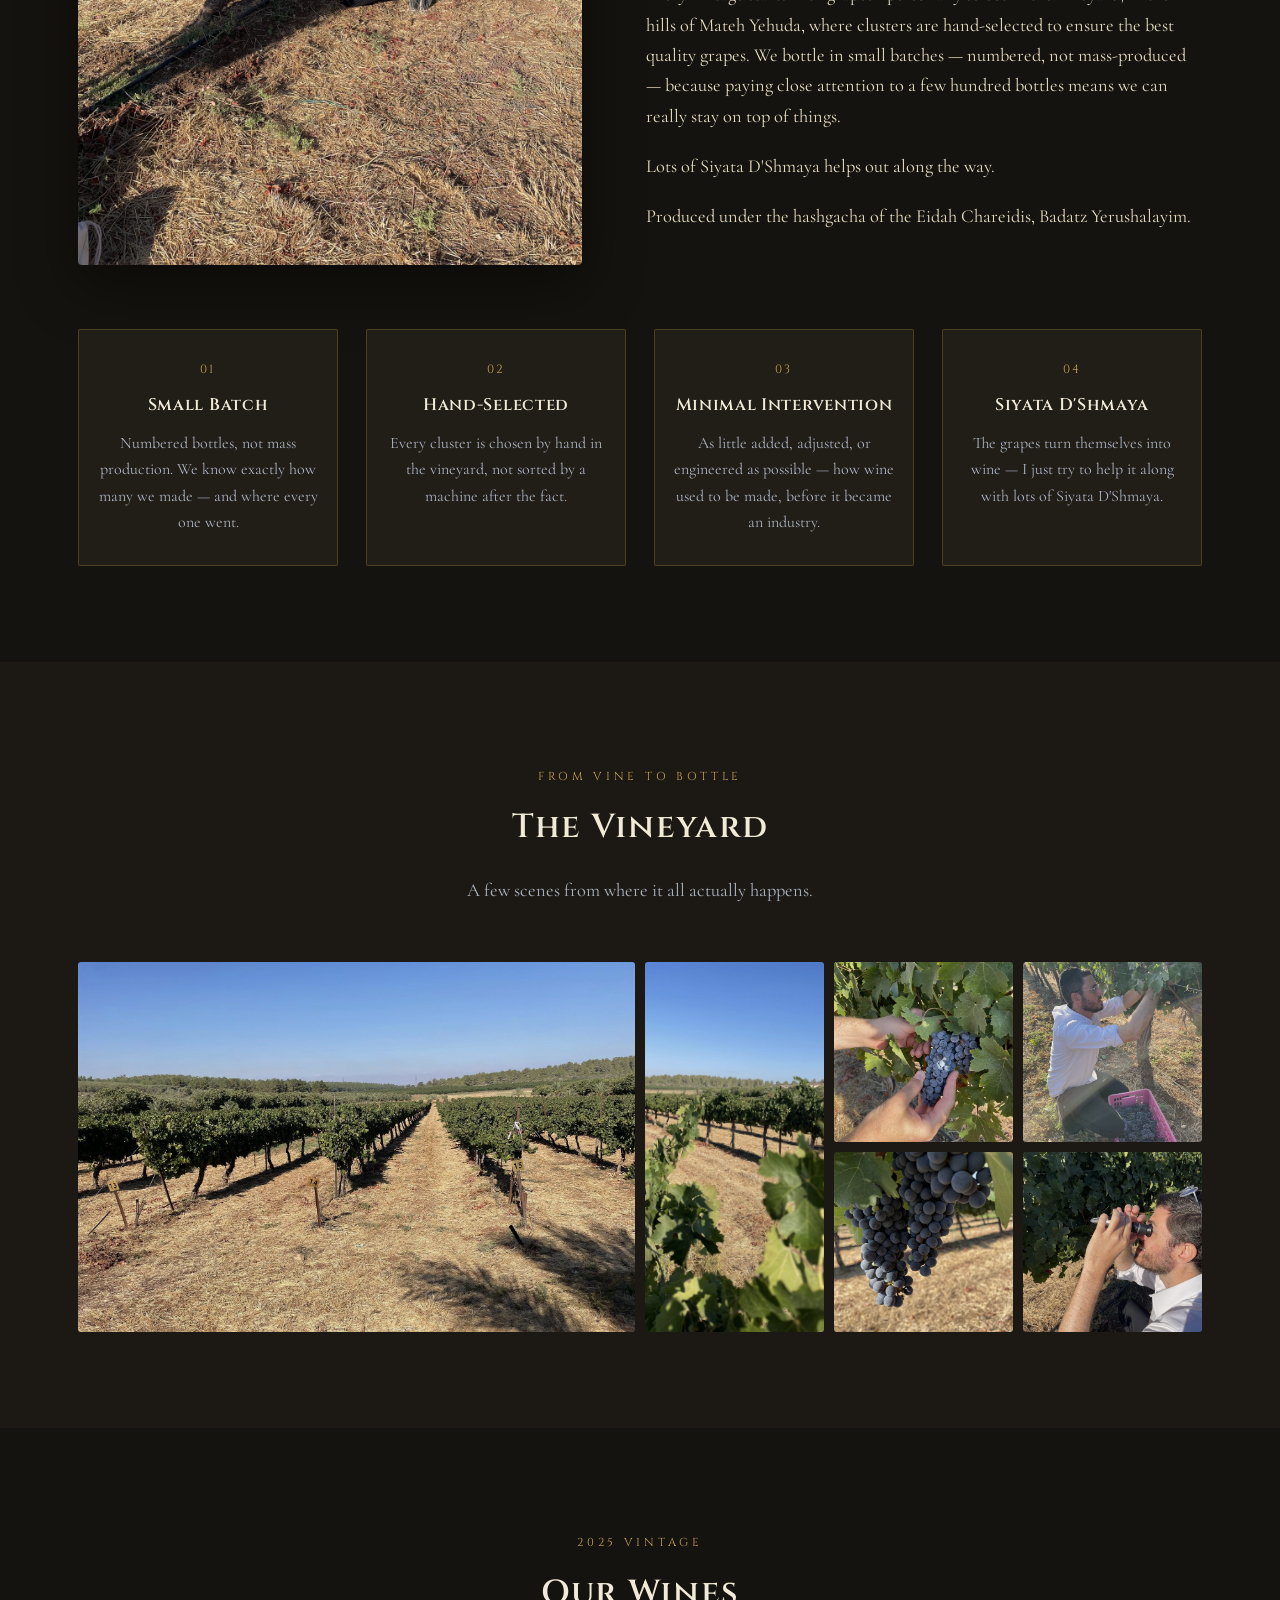
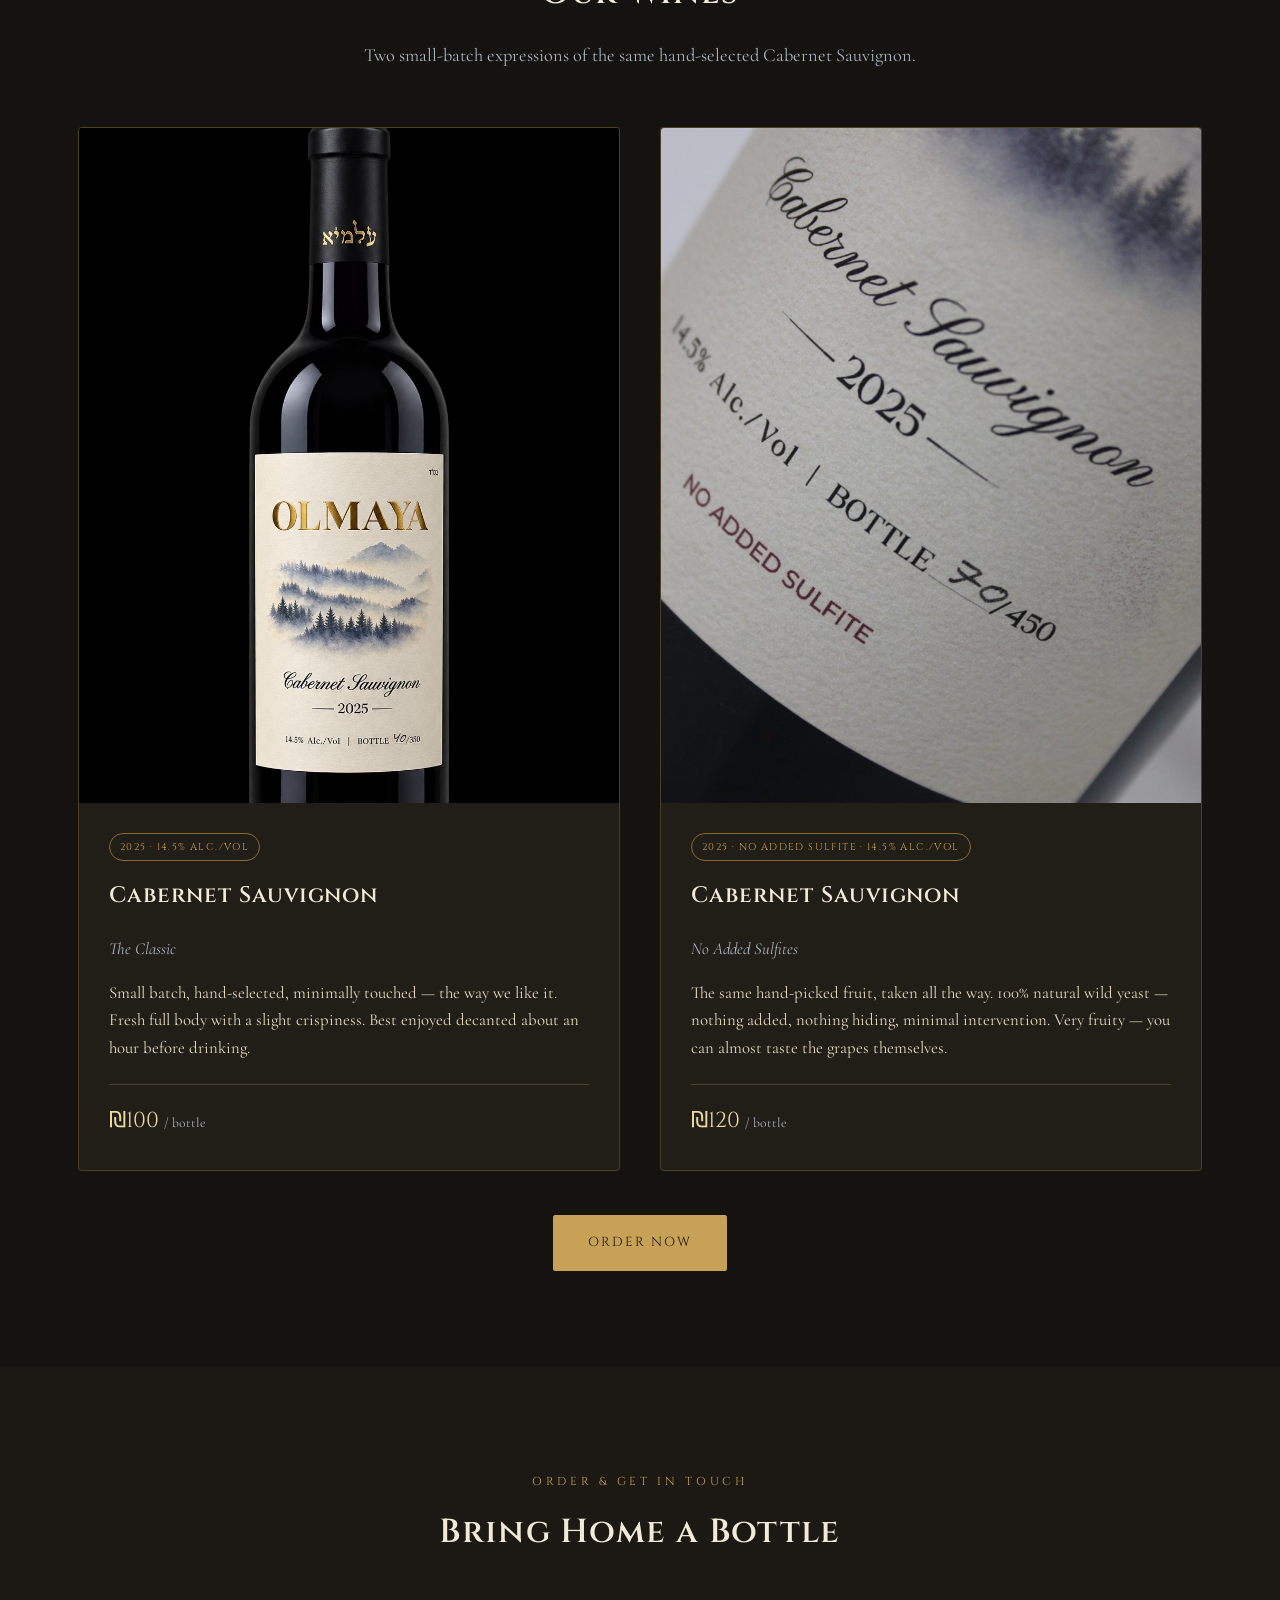
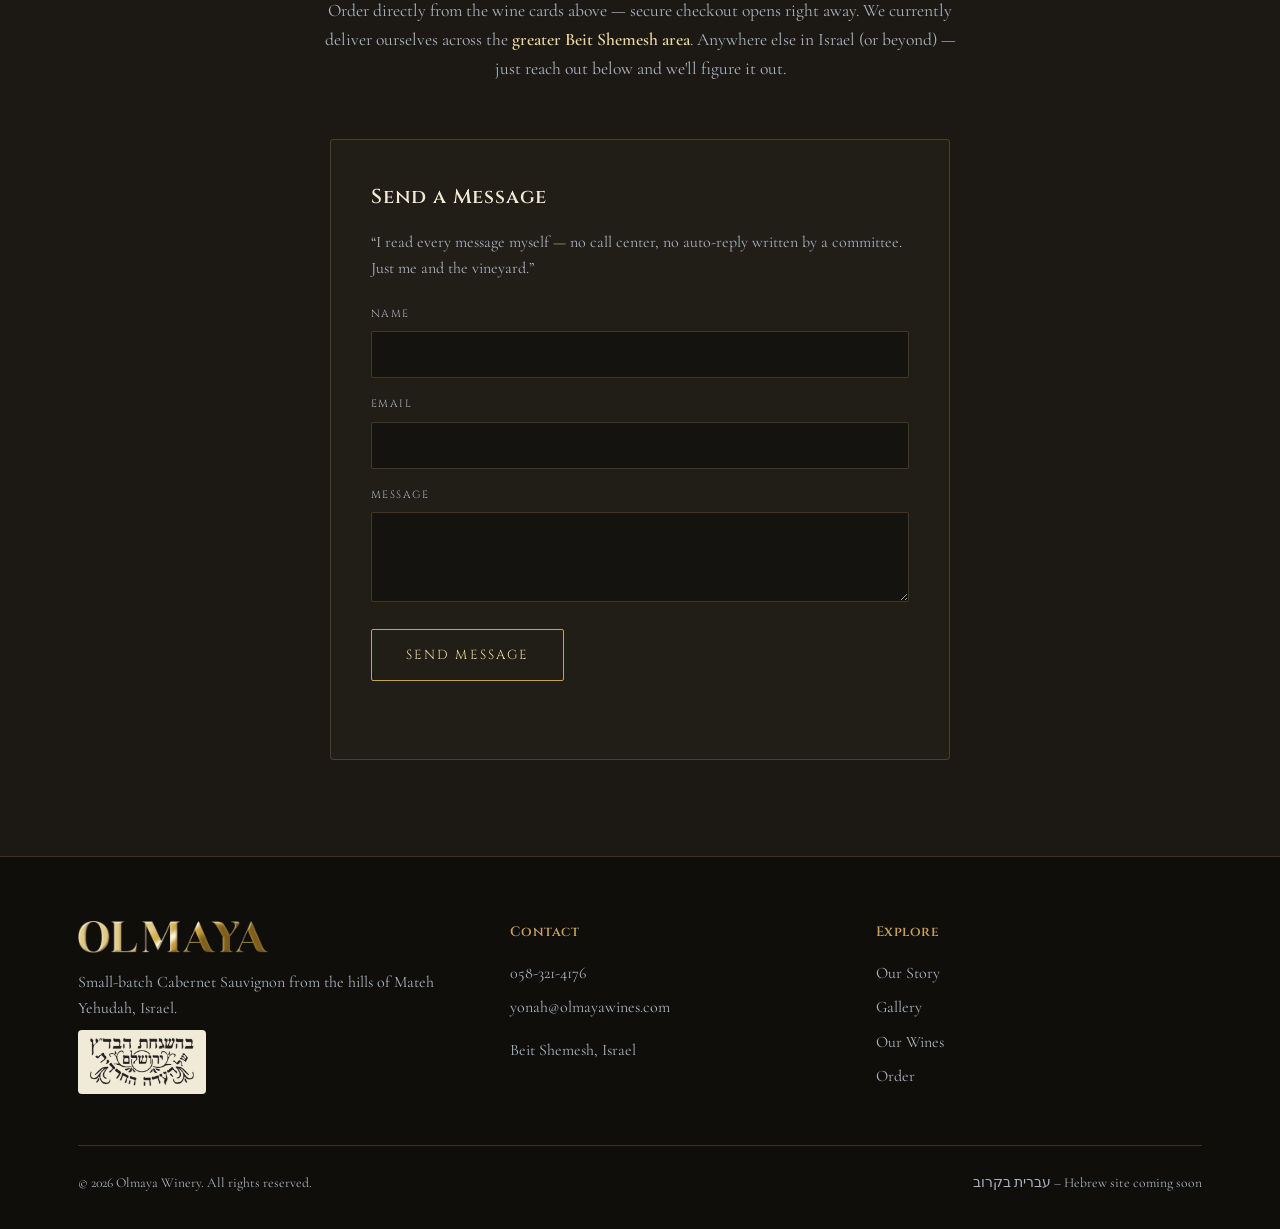
==== commit 8fb0c017: "Update hero image, story paragraph, and footer location text - Hero: swaps the bottle photo for a ve" ====
--- a/index.html
+++ b/index.html
@@ -50,7 +50,7 @@
         </div>
       </div>
       <div class="hero-bottle-wrap">
-        <img src="images/bottle-classic-front.jpg" alt="Olmaya Cabernet Sauvignon 2025 bottle, front label" width="1400" height="933">
+        <img src="images/bottle-classic-hero.png" alt="Olmaya Cabernet Sauvignon 2025 bottle, front label" width="1024" height="1536">
       </div>
     </div>
     <div class="scroll-cue">Scroll</div>
@@ -67,7 +67,7 @@
         <h2>Wine, Before It Became an Industry</h2>
         <p class="lede">We'd rather keep it real.</p>
         <p>Six years ago, a friend of mine told me he was making wine. Ever one to try something new, I decided to give it a shot &mdash; drove down to a vineyard and picked the grapes myself. The wine came out so good I had to do it again the next year. Six years later, I decided it was time to share it.</p>
-        <p>Every vintage starts with grapes I personally select in the vineyard, in the hills of Mateh Yehuda, where clusters are hand-selected before they ever meet a crusher. We bottle in small batches &mdash; numbered, not mass-produced &mdash; because paying close attention to a few hundred bottles means we can really stay on top of things.</p>
+        <p>Every vintage starts with grapes I personally select in the vineyard, in the hills of Mateh Yehuda, where clusters are hand-selected to ensure the best quality grapes. We bottle in small batches &mdash; numbered, not mass-produced &mdash; because paying close attention to a few hundred bottles means we can really stay on top of things.</p>
         <p>Lots of Siyata D'Shmaya helps out along the way.</p>
         <p>Produced under the hashgacha of the Eidah Chareidis, Badatz Yerushalayim.</p>
       </div>
@@ -223,7 +223,7 @@
     <div class="footer-grid">
       <div class="footer-col">
         <img src="images/olmaya-logo.png" alt="Olmaya" class="footer-logo-img">
-        <p>Small-batch Cabernet Sauvignon from the hills of Beit Shemesh, Israel.</p>
+        <p>Small-batch Cabernet Sauvignon from the hills of Mateh Yehudah, Israel.</p>
         <div class="footer-kashrus">
           <img src="images/kashrus.png" alt="Under the hashgacha of the Eidah Chareidis, Badatz Yerushalayim">
         </div>
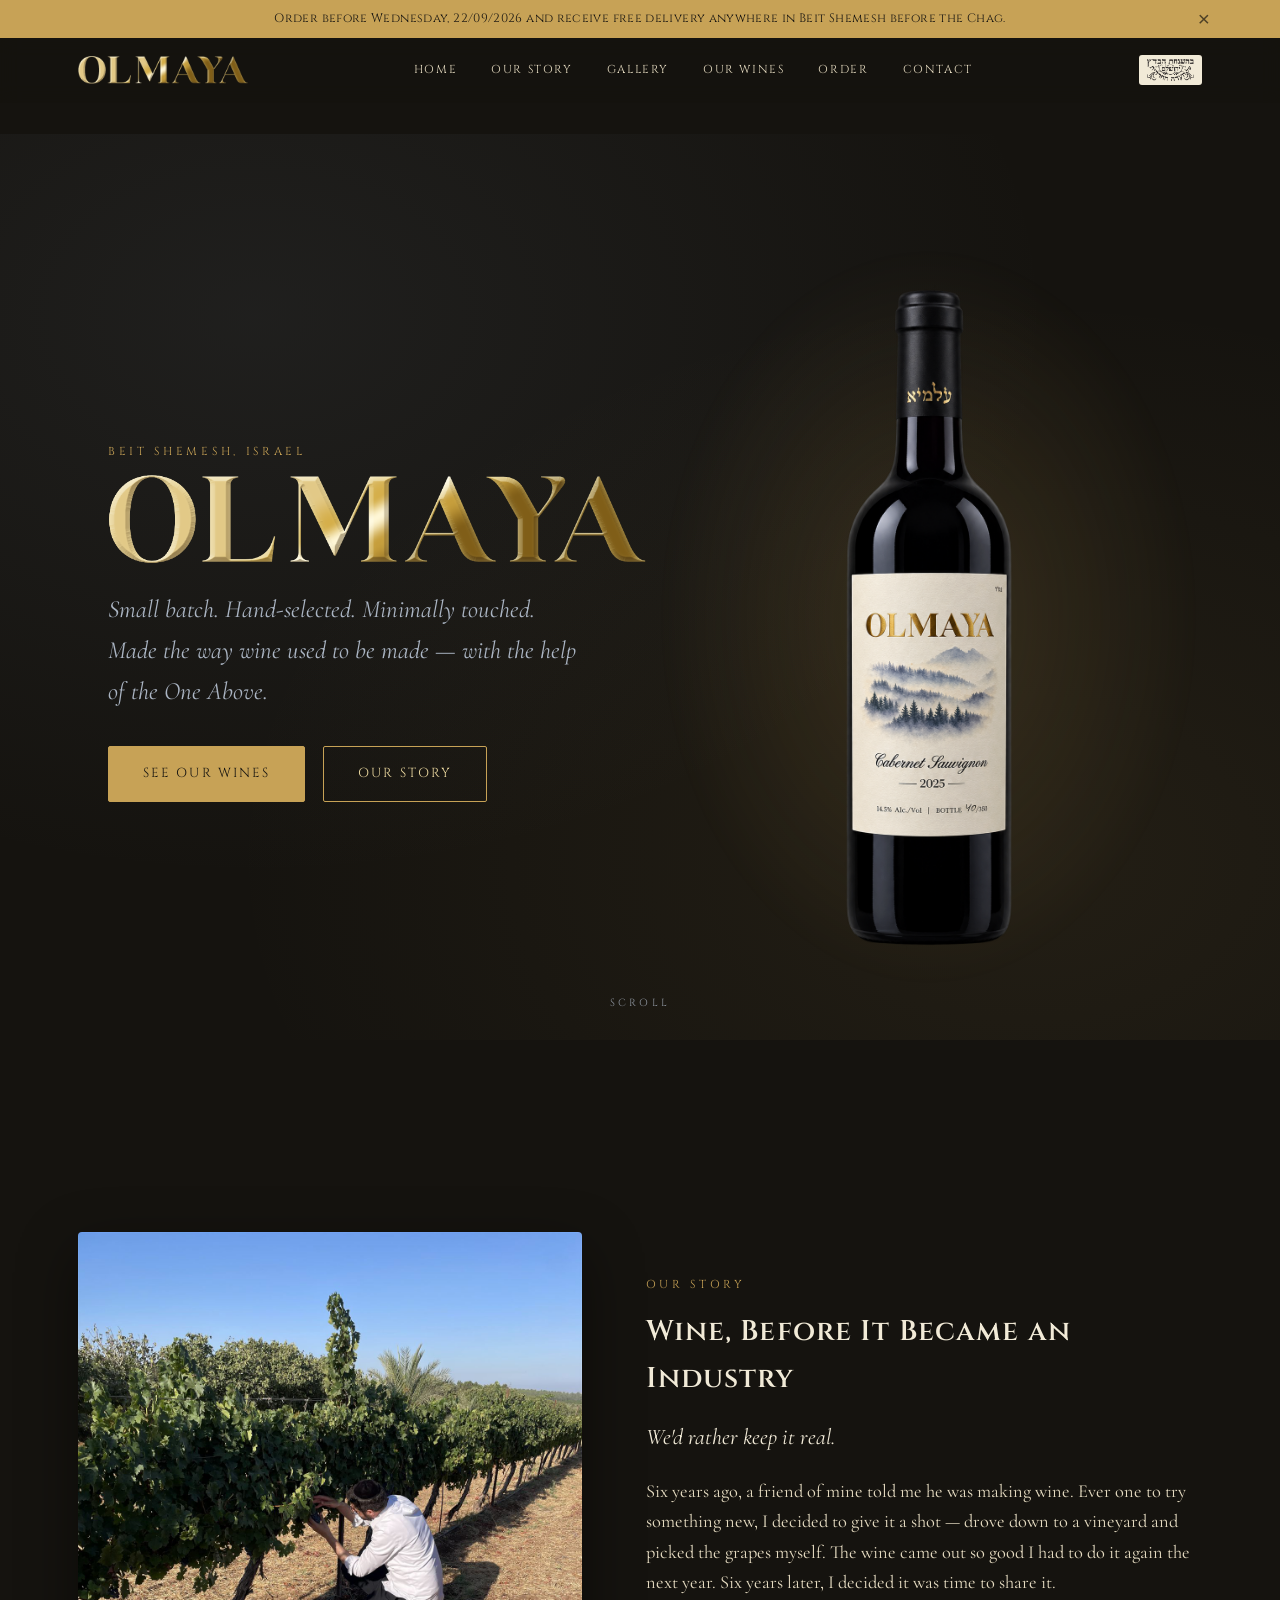
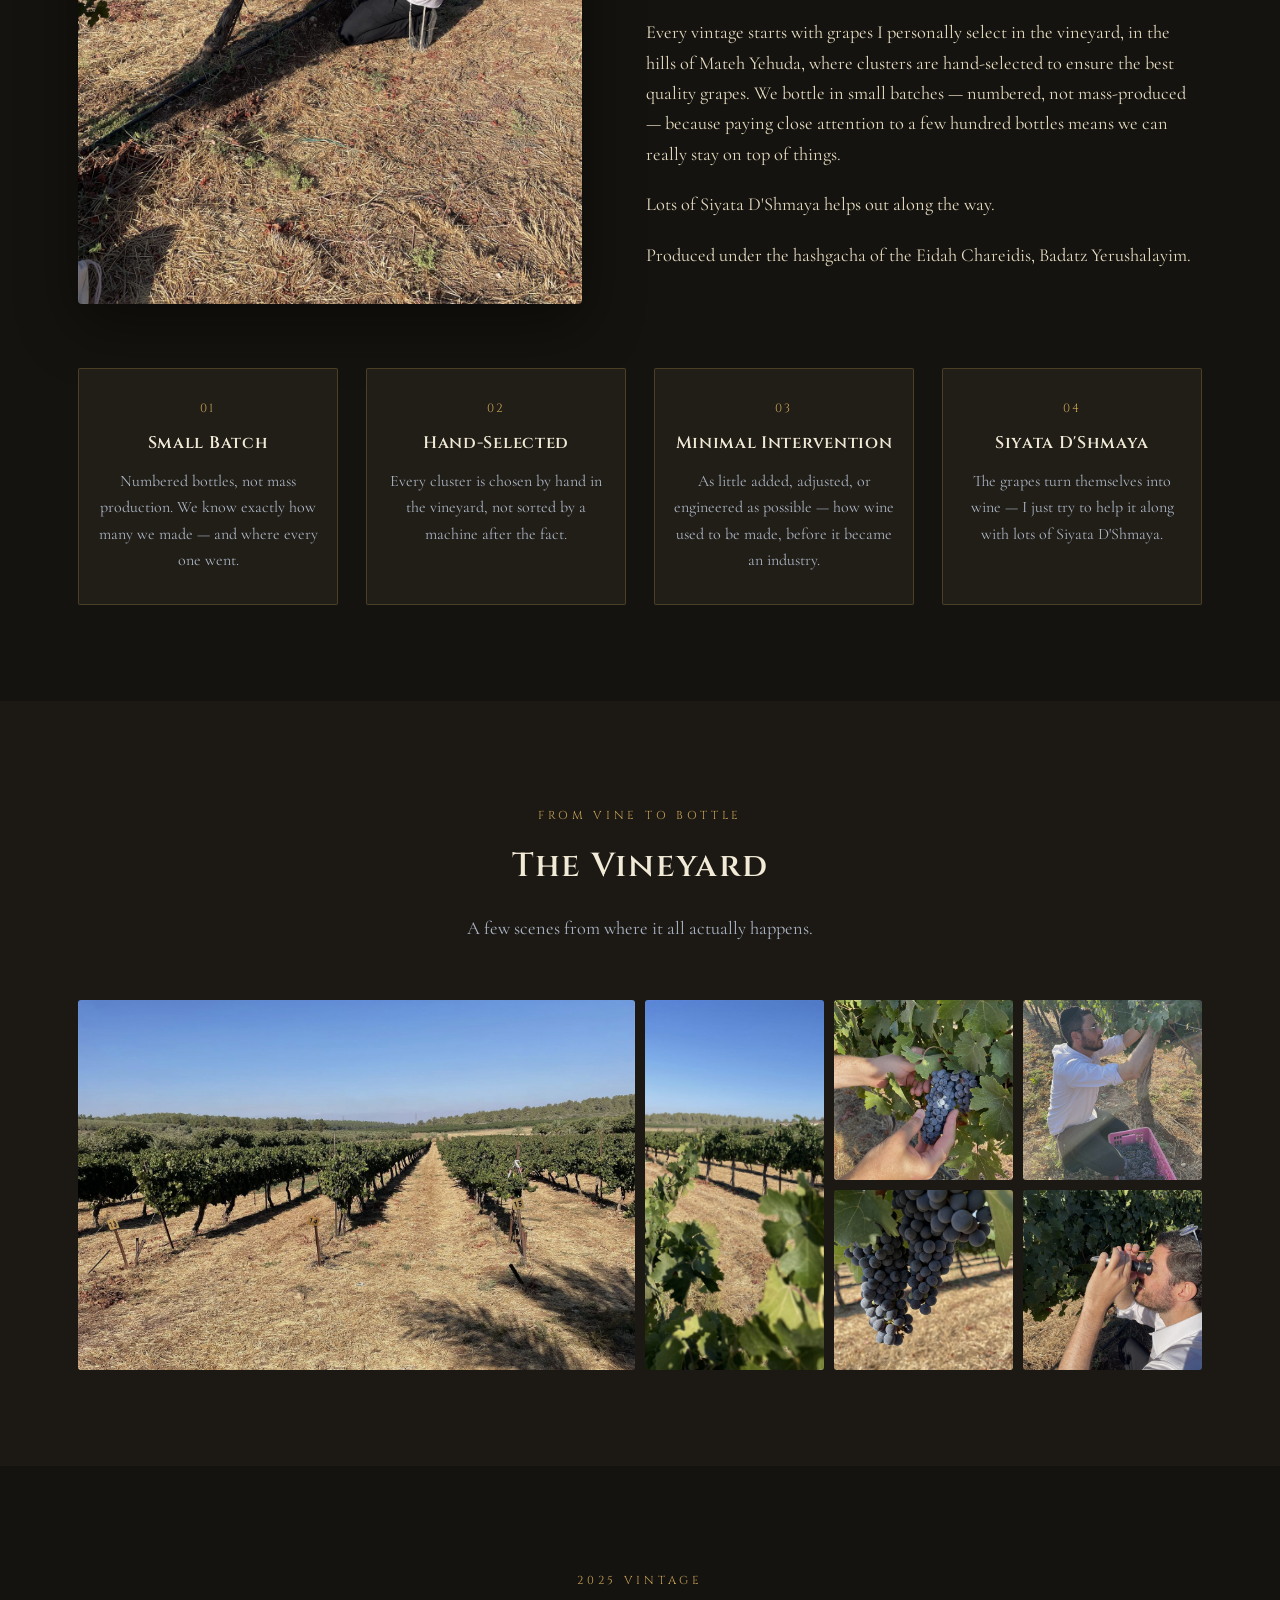
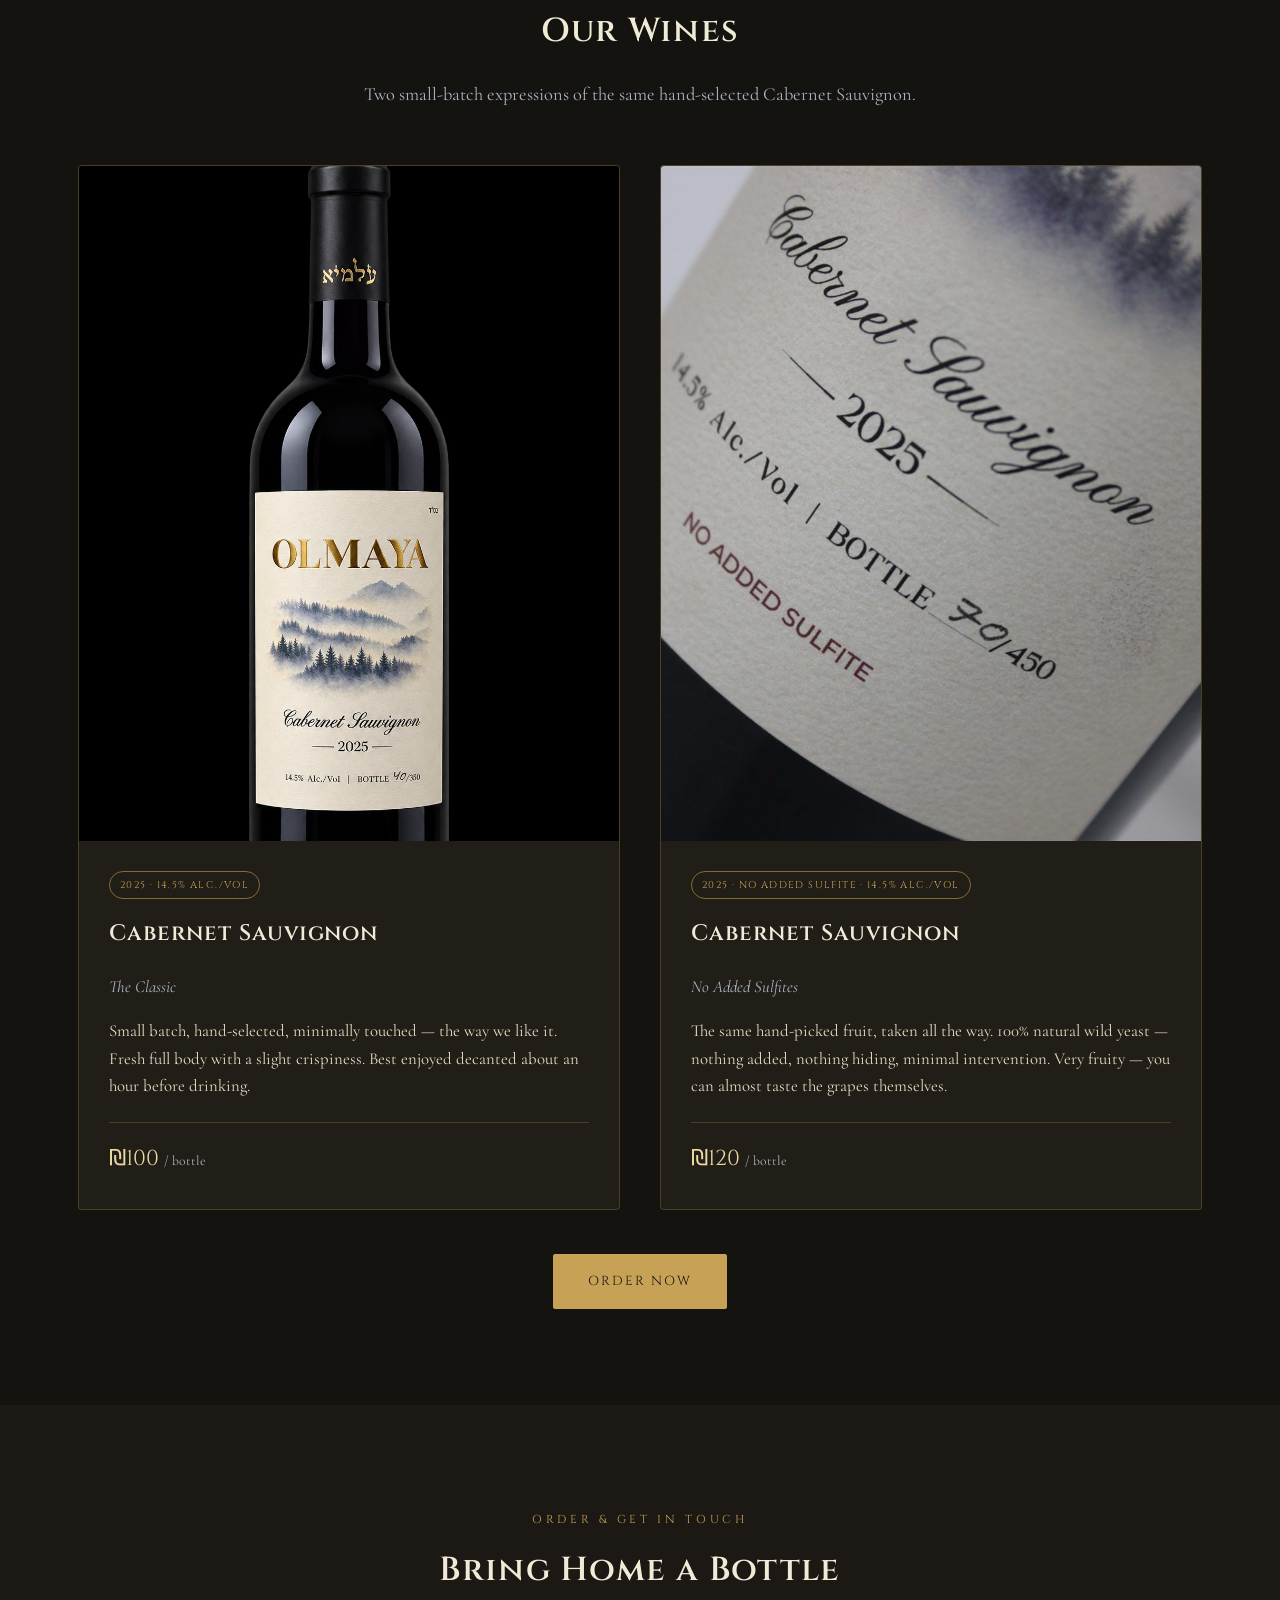
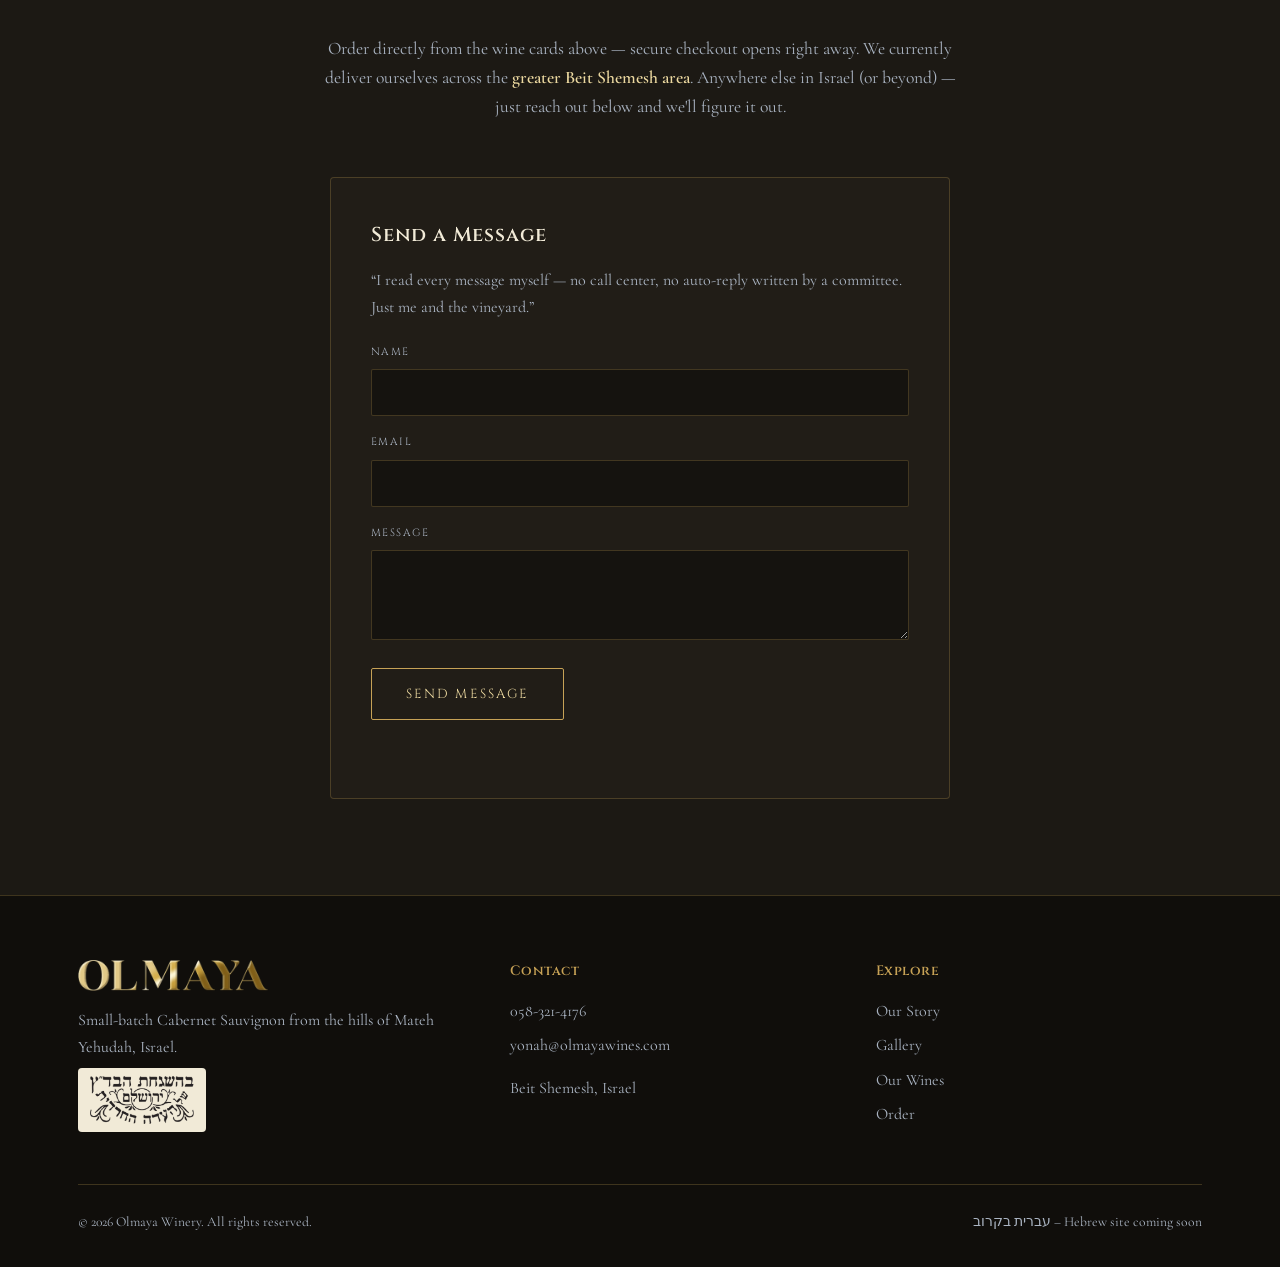
==== commit 7e810039: "Add dismissible promo banner for the pre-Chag delivery deadline Gold alert-style banner above the he" ====
--- a/index.html
+++ b/index.html
@@ -14,6 +14,14 @@
 <link rel="stylesheet" href="css/style.css">
 </head>
 <body>
+
+<!-- ============ PROMO BANNER ============ -->
+<div class="promo-banner" id="promo-banner" data-banner-id="2026-09-22-delivery">
+  <div class="container promo-banner-inner">
+    <p>Order before Wednesday, 22/09/2026 and receive free delivery anywhere in Beit Shemesh before the Chag.</p>
+    <button class="promo-close" id="promo-close" aria-label="Dismiss">&times;</button>
+  </div>
+</div>
 
 <!-- ============ HEADER ============ -->
 <header id="site-header">
--- a/css/style.css
+++ b/css/style.css
@@ -82,6 +82,60 @@
 
 section { padding: 96px 0; }
 
+/* ---------- thank-you page ---------- */
+#thankyou {
+  min-height: calc(100vh - 76px);
+  display: flex;
+  align-items: center;
+}
+.thankyou-inner {
+  max-width: 640px;
+  text-align: center;
+  display: flex;
+  flex-direction: column;
+  align-items: center;
+}
+.check-badge {
+  color: var(--gold);
+  margin-bottom: 20px;
+}
+.thankyou-inner h1 {
+  font-size: clamp(1.9rem, 3.4vw, 2.6rem);
+}
+.thankyou-lede {
+  font-family: "Cormorant Garamond", serif;
+  font-style: italic;
+  font-size: 1.3rem;
+  color: var(--cream);
+  margin: 0 0 18px;
+}
+.thankyou-inner p { max-width: 480px; }
+.thankyou-contact { color: var(--mist-soft); font-size: 1rem; }
+.thankyou-inner .btn { margin-top: 12px; }
+.thankyou-divider {
+  width: 64px;
+  height: 1px;
+  background: var(--gold);
+  opacity: 0.5;
+  margin: 8px auto 30px;
+}
+.thankyou-he {
+  font-family: "Frank Ruhl Libre", Georgia, serif;
+}
+.thankyou-he h2 {
+  font-family: "Frank Ruhl Libre", Georgia, serif;
+  font-size: clamp(1.5rem, 2.8vw, 1.9rem);
+  letter-spacing: normal;
+  color: var(--gold-light);
+  margin: 0 0 10px;
+}
+.thankyou-he .thankyou-lede,
+.thankyou-he .thankyou-contact {
+  font-family: "Frank Ruhl Libre", Georgia, serif;
+  font-style: normal;
+}
+.he-inline { font-family: "Frank Ruhl Libre", Georgia, serif; }
+
 .section-alt { background: var(--bg-alt); }
 
 .rule {
@@ -118,6 +172,42 @@
 }
 .btn-solid:hover { background: var(--gold-light); color: #1a1712; }
 .btn:disabled { opacity: 0.55; cursor: not-allowed; transform: none; }
+
+/* ---------- promo banner ---------- */
+.promo-banner {
+  background: var(--gold);
+  color: #1a1712;
+}
+.promo-banner-inner {
+  position: relative;
+  display: flex;
+  align-items: center;
+  justify-content: center;
+  padding: 10px 46px;
+  text-align: center;
+}
+.promo-banner p {
+  margin: 0;
+  font-family: "Cinzel", serif;
+  font-size: 0.76rem;
+  letter-spacing: 0.03em;
+  line-height: 1.5;
+}
+.promo-close {
+  position: absolute;
+  right: 16px;
+  top: 50%;
+  transform: translateY(-50%);
+  background: none;
+  border: none;
+  color: #1a1712;
+  font-size: 1.3rem;
+  line-height: 1;
+  cursor: pointer;
+  padding: 4px;
+  opacity: 0.7;
+}
+.promo-close:hover { opacity: 1; }
 
 /* ===========================================================
    HEADER / NAV
@@ -173,6 +263,18 @@
   padding: 4px 8px;
   border-radius: 3px;
 }
+.lang-toggle {
+  font-family: "Cinzel", serif;
+  font-size: 0.68rem;
+  letter-spacing: 0.1em;
+  text-transform: uppercase;
+  color: var(--gold-light);
+  border: 1px solid var(--line);
+  border-radius: 3px;
+  padding: 6px 12px;
+  transition: border-color 0.2s ease, color 0.2s ease;
+}
+.lang-toggle:hover { border-color: var(--gold); }
 .nav-toggle {
   display: none;
   flex-direction: column;
@@ -236,8 +338,6 @@
   max-height: 74vh;
   width: auto;
   margin: 0 auto;
-  border-radius: 6px;
-  box-shadow: var(--shadow);
 }
 .scroll-cue {
   position: absolute;
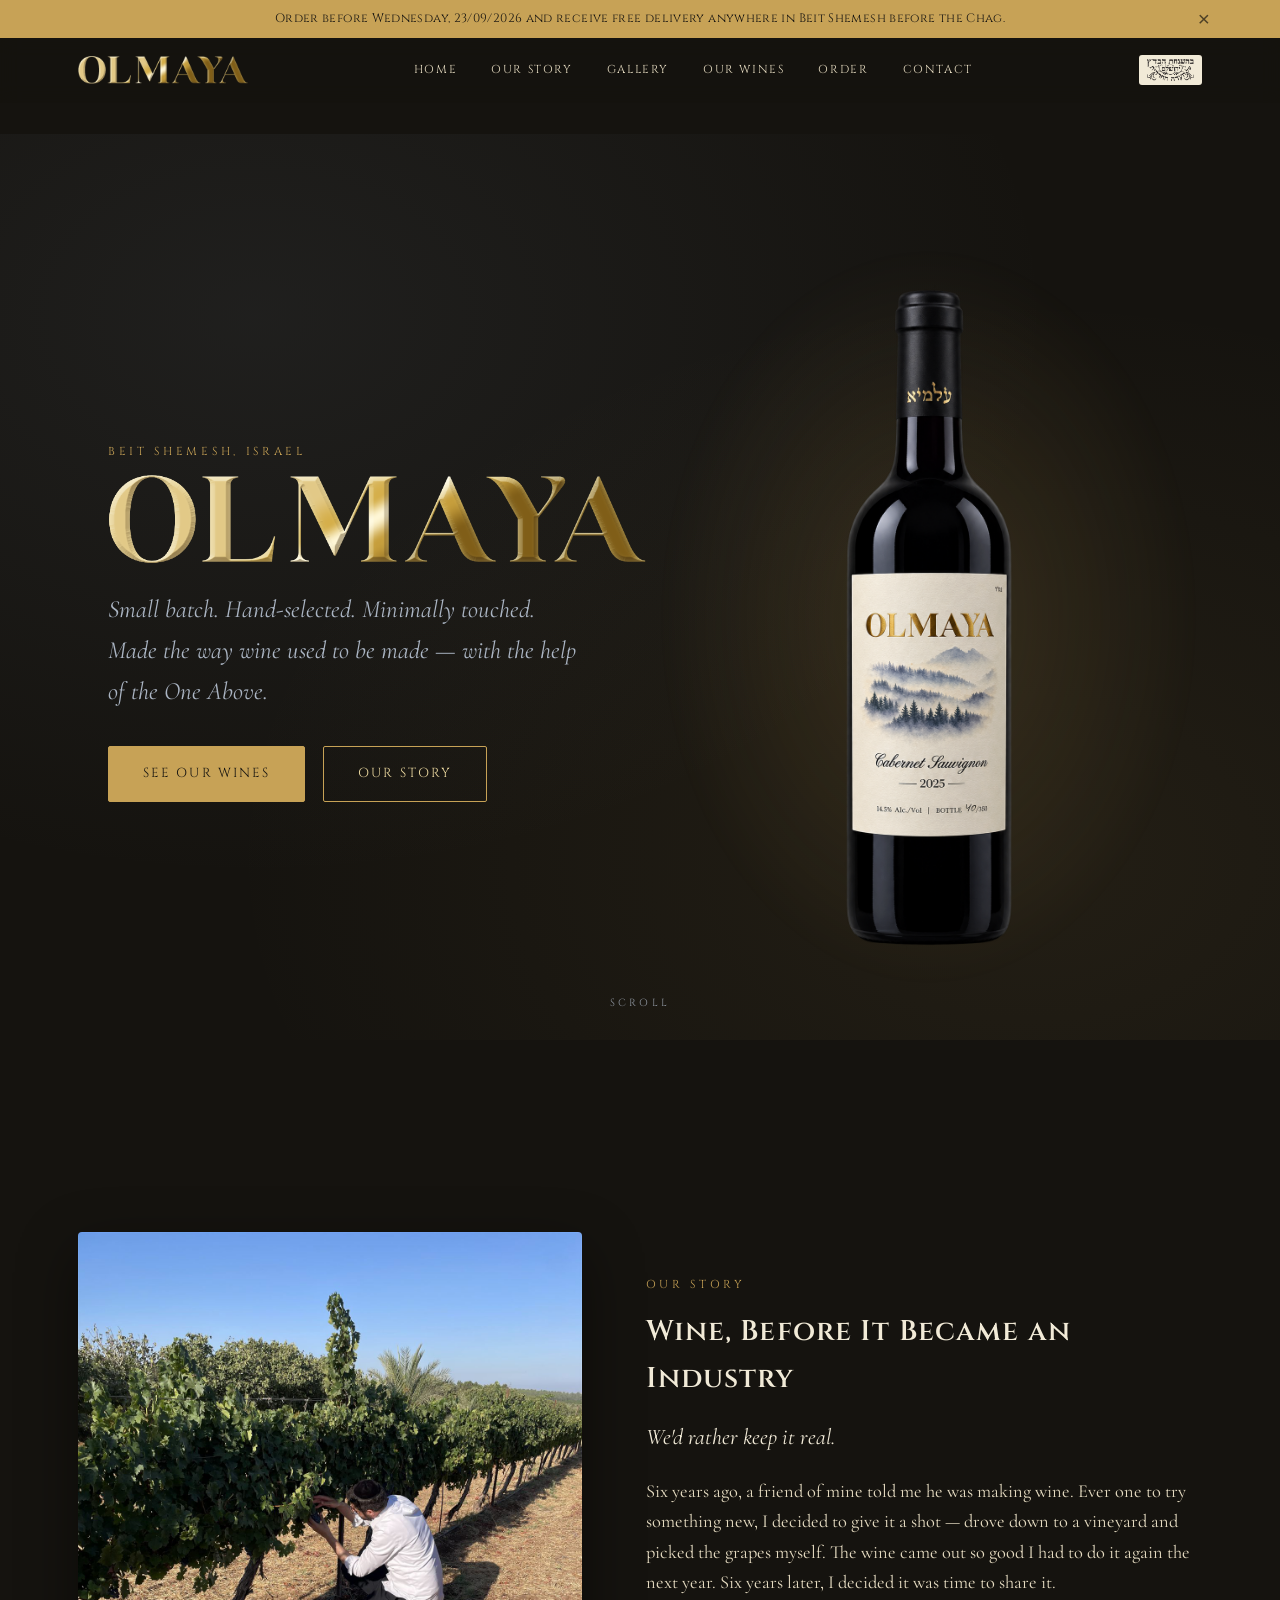
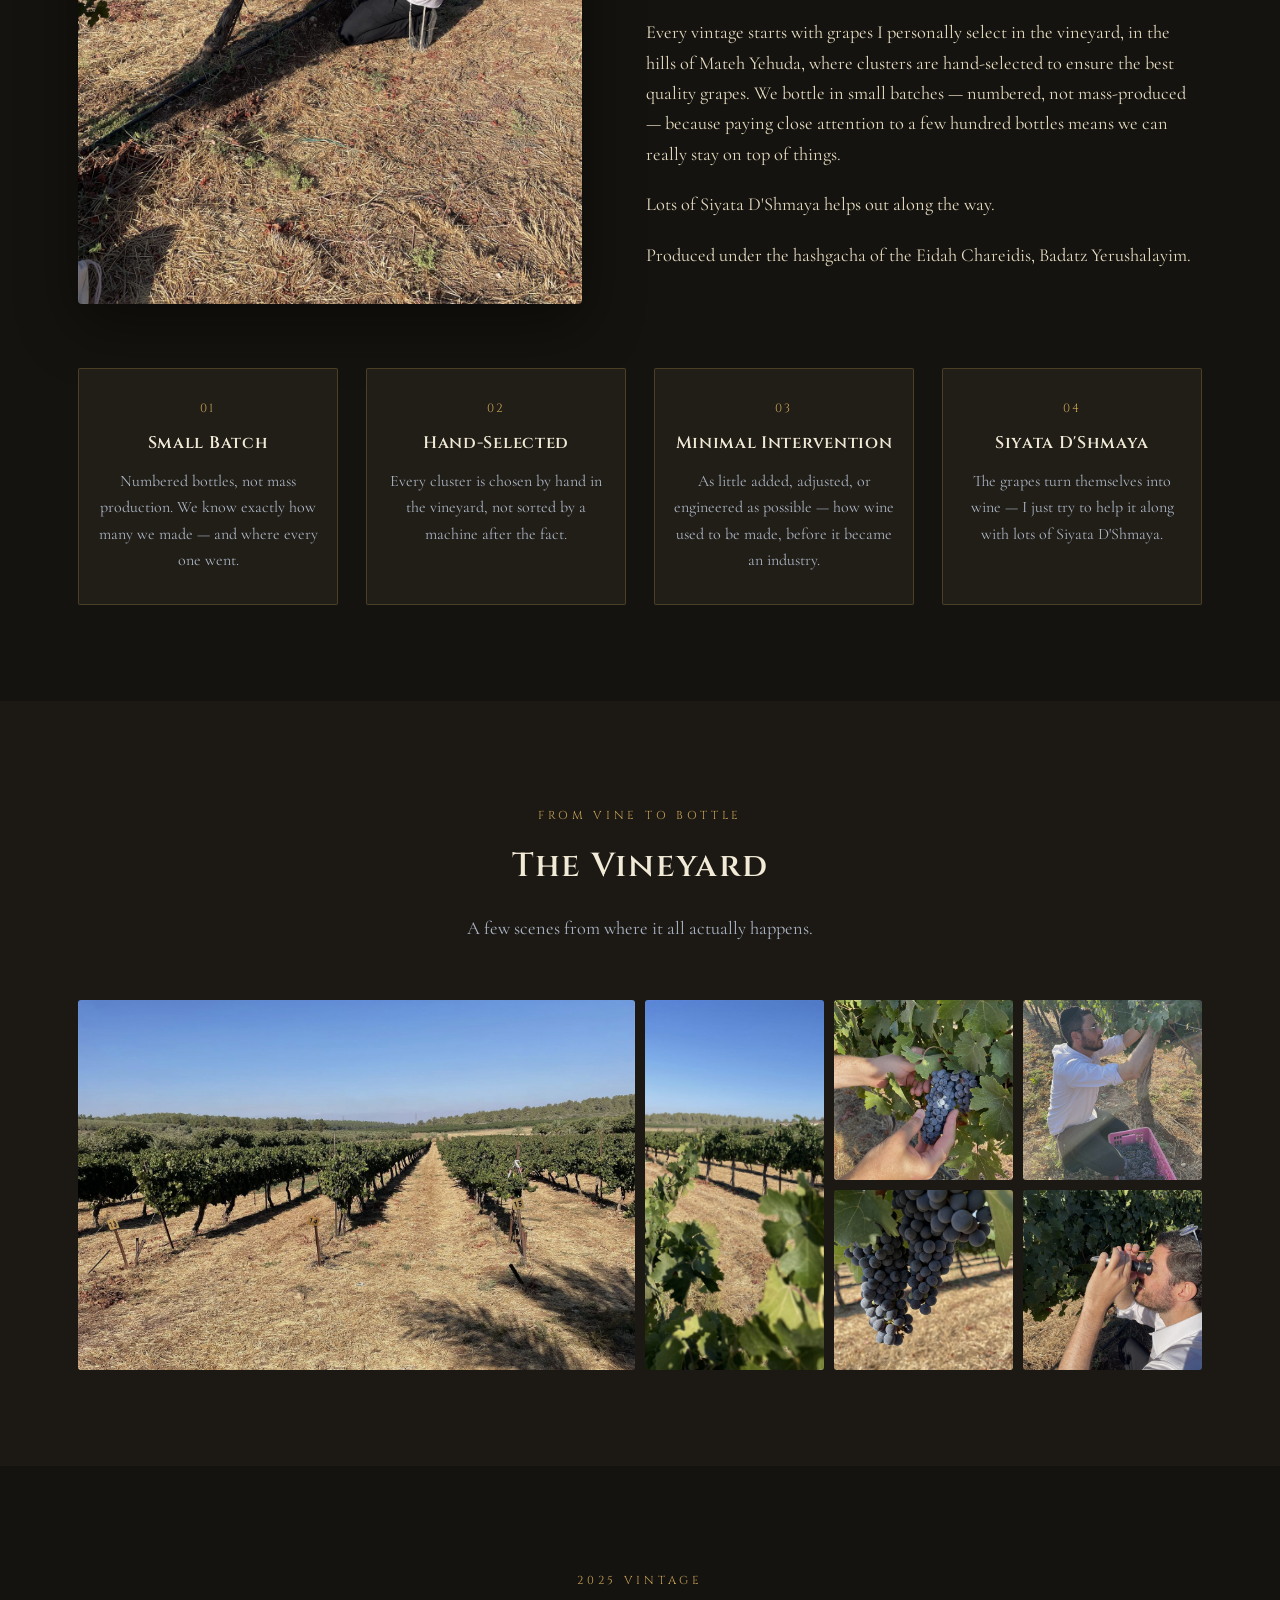
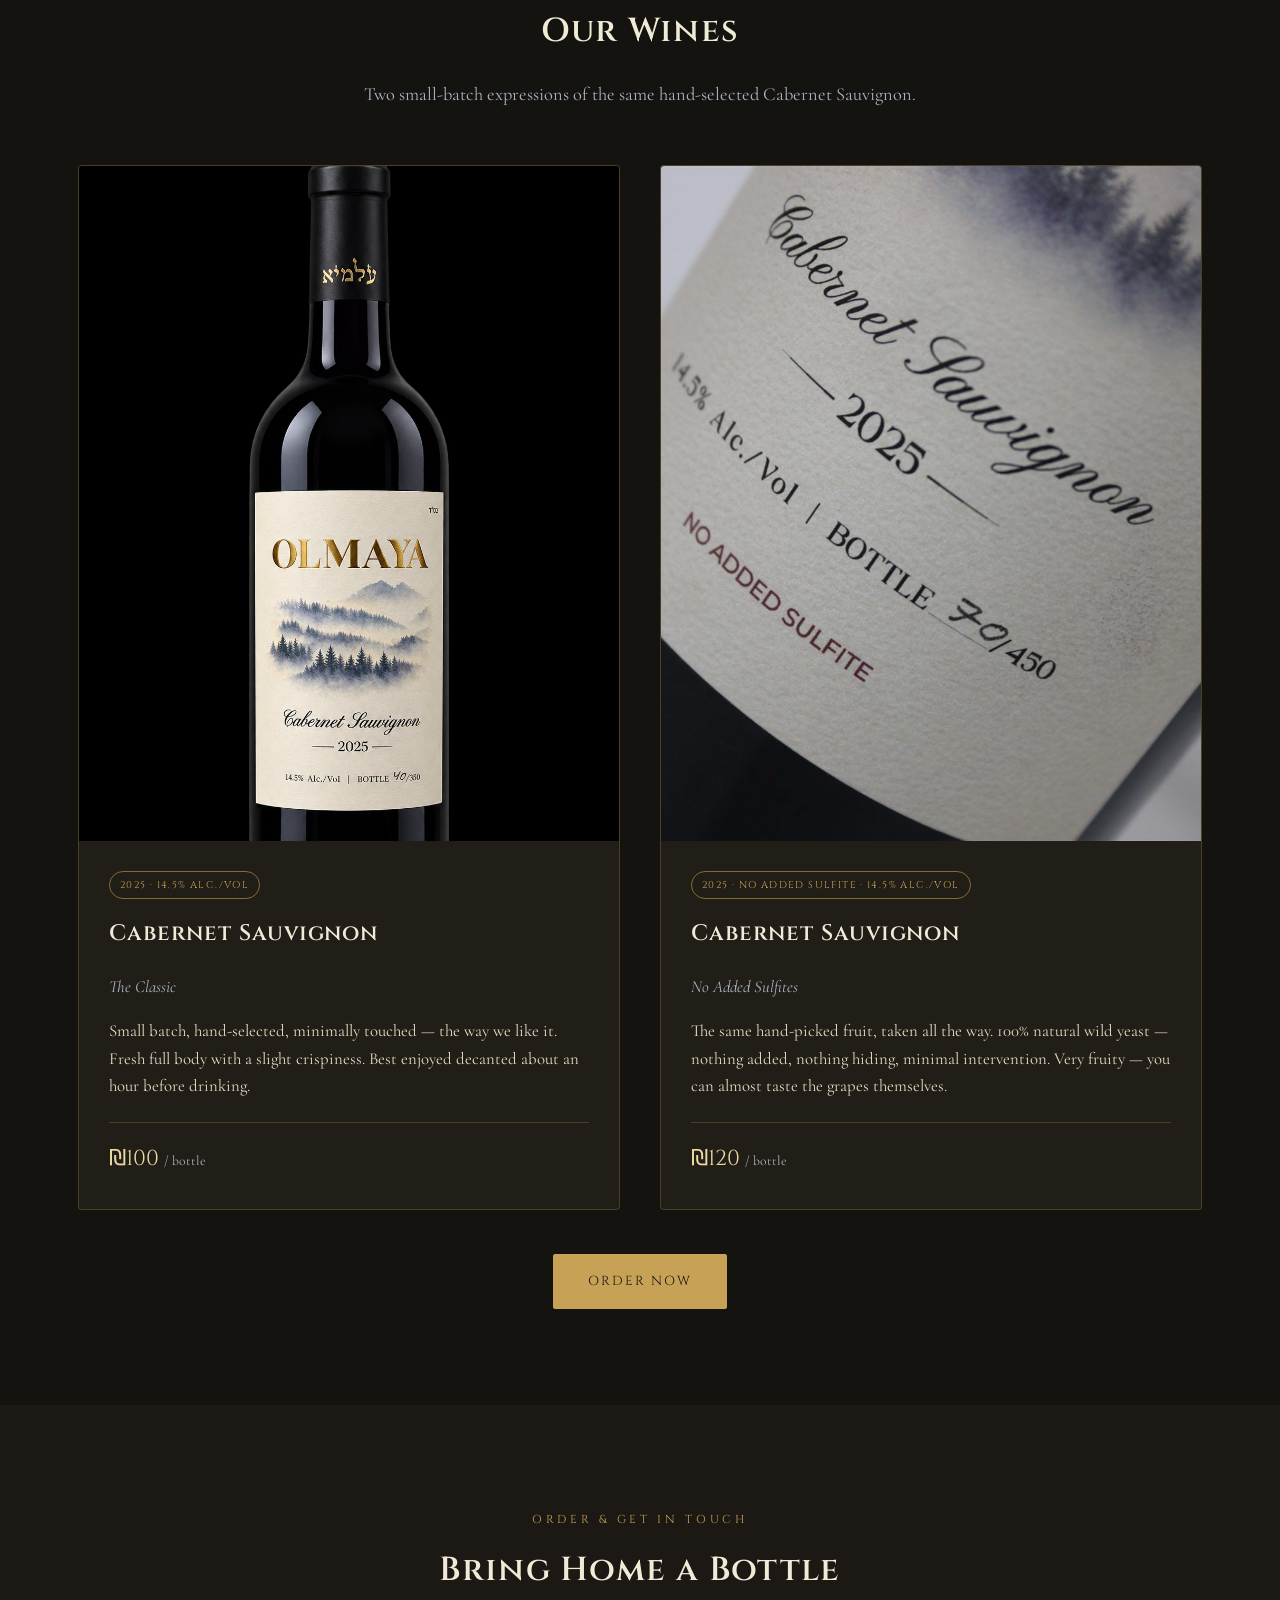
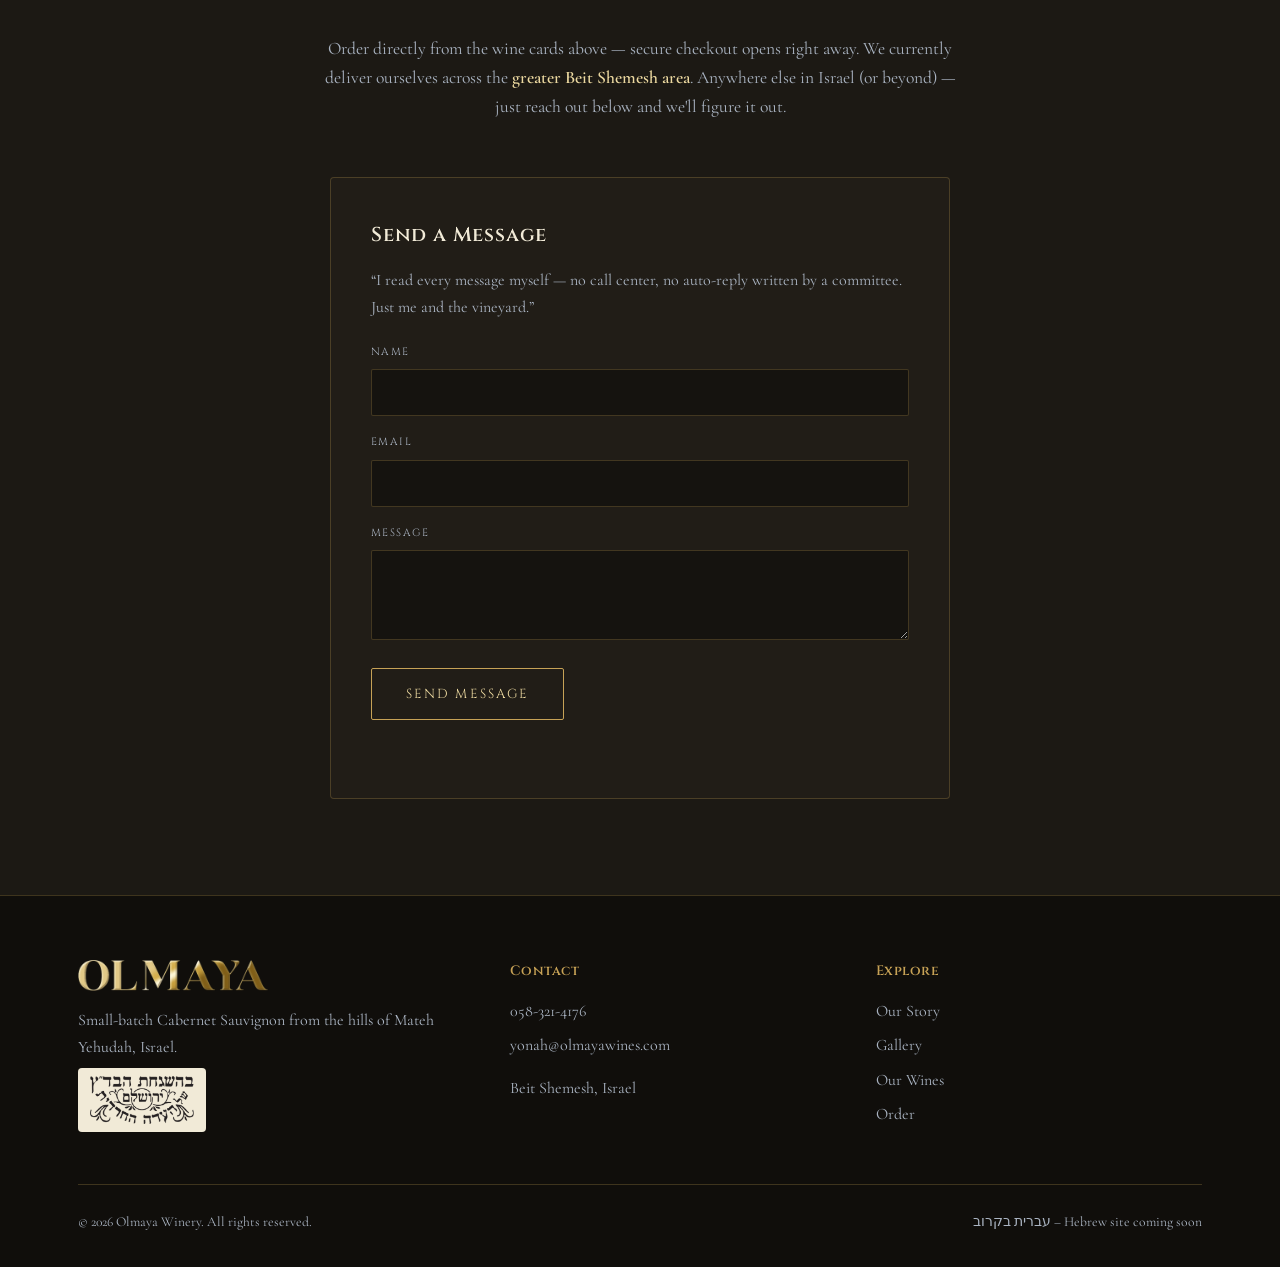
==== commit 3d5b4b33: "Fix banner date and header staying flush after scrolling past it - Corrects the deadline to Wednesda" ====
--- a/index.html
+++ b/index.html
@@ -16,9 +16,9 @@
 <body>
 
 <!-- ============ PROMO BANNER ============ -->
-<div class="promo-banner" id="promo-banner" data-banner-id="2026-09-22-delivery">
+<div class="promo-banner" id="promo-banner" data-banner-id="2026-09-23-delivery">
   <div class="container promo-banner-inner">
-    <p>Order before Wednesday, 22/09/2026 and receive free delivery anywhere in Beit Shemesh before the Chag.</p>
+    <p>Order before Wednesday, 23/09/2026 and receive free delivery anywhere in Beit Shemesh before the Chag.</p>
     <button class="promo-close" id="promo-close" aria-label="Dismiss">&times;</button>
   </div>
 </div>
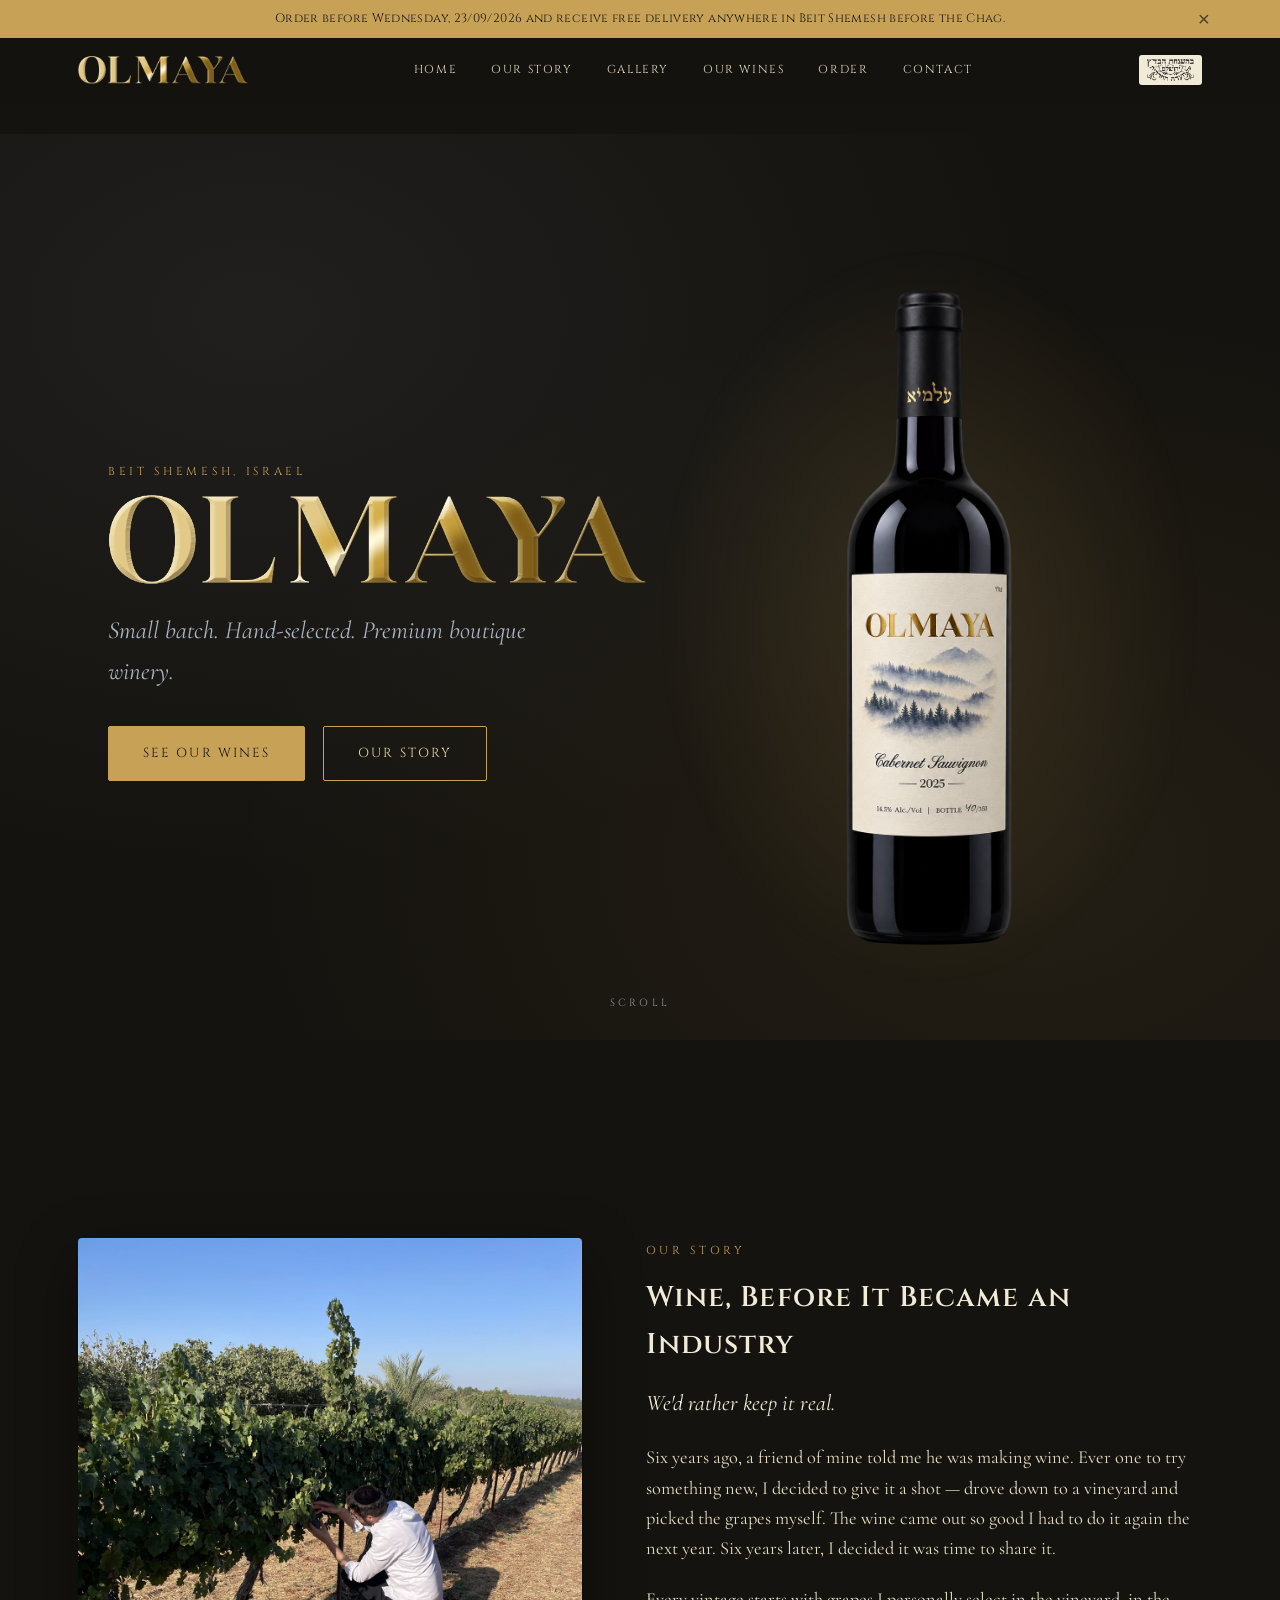
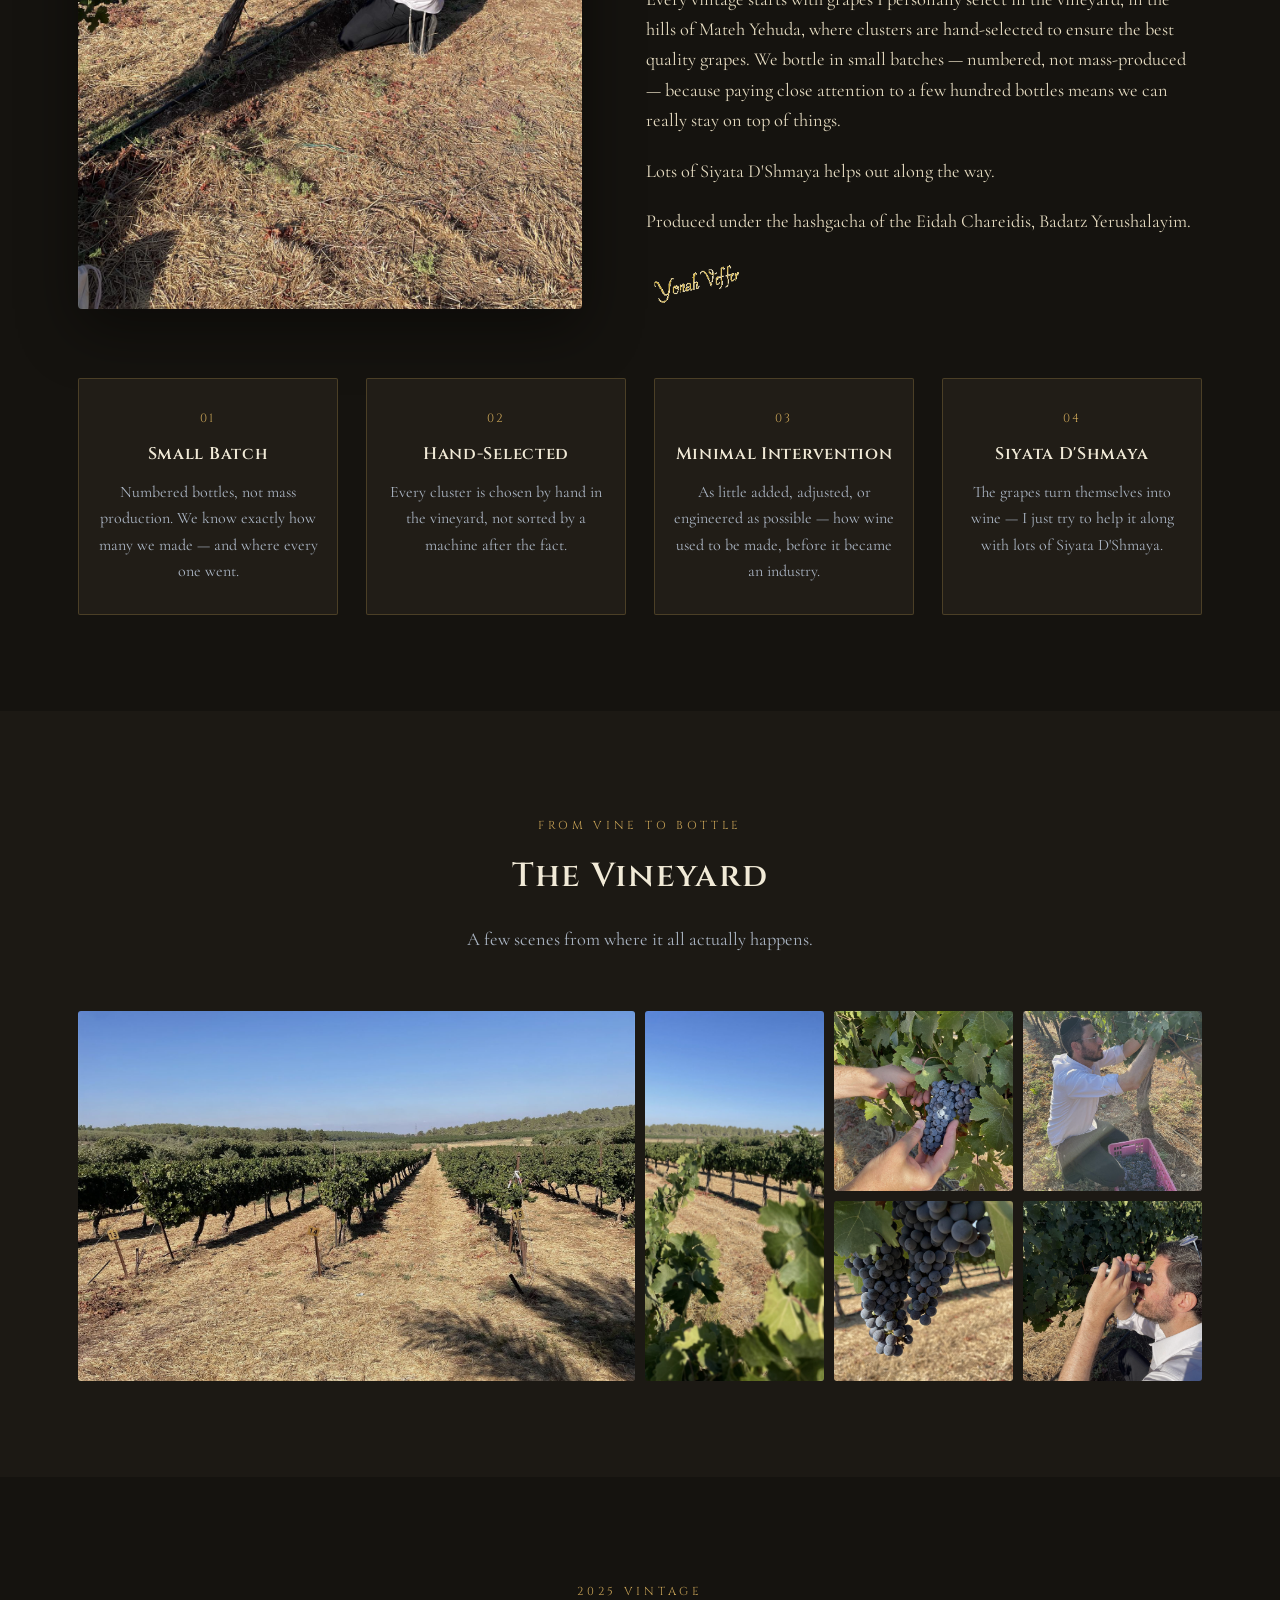
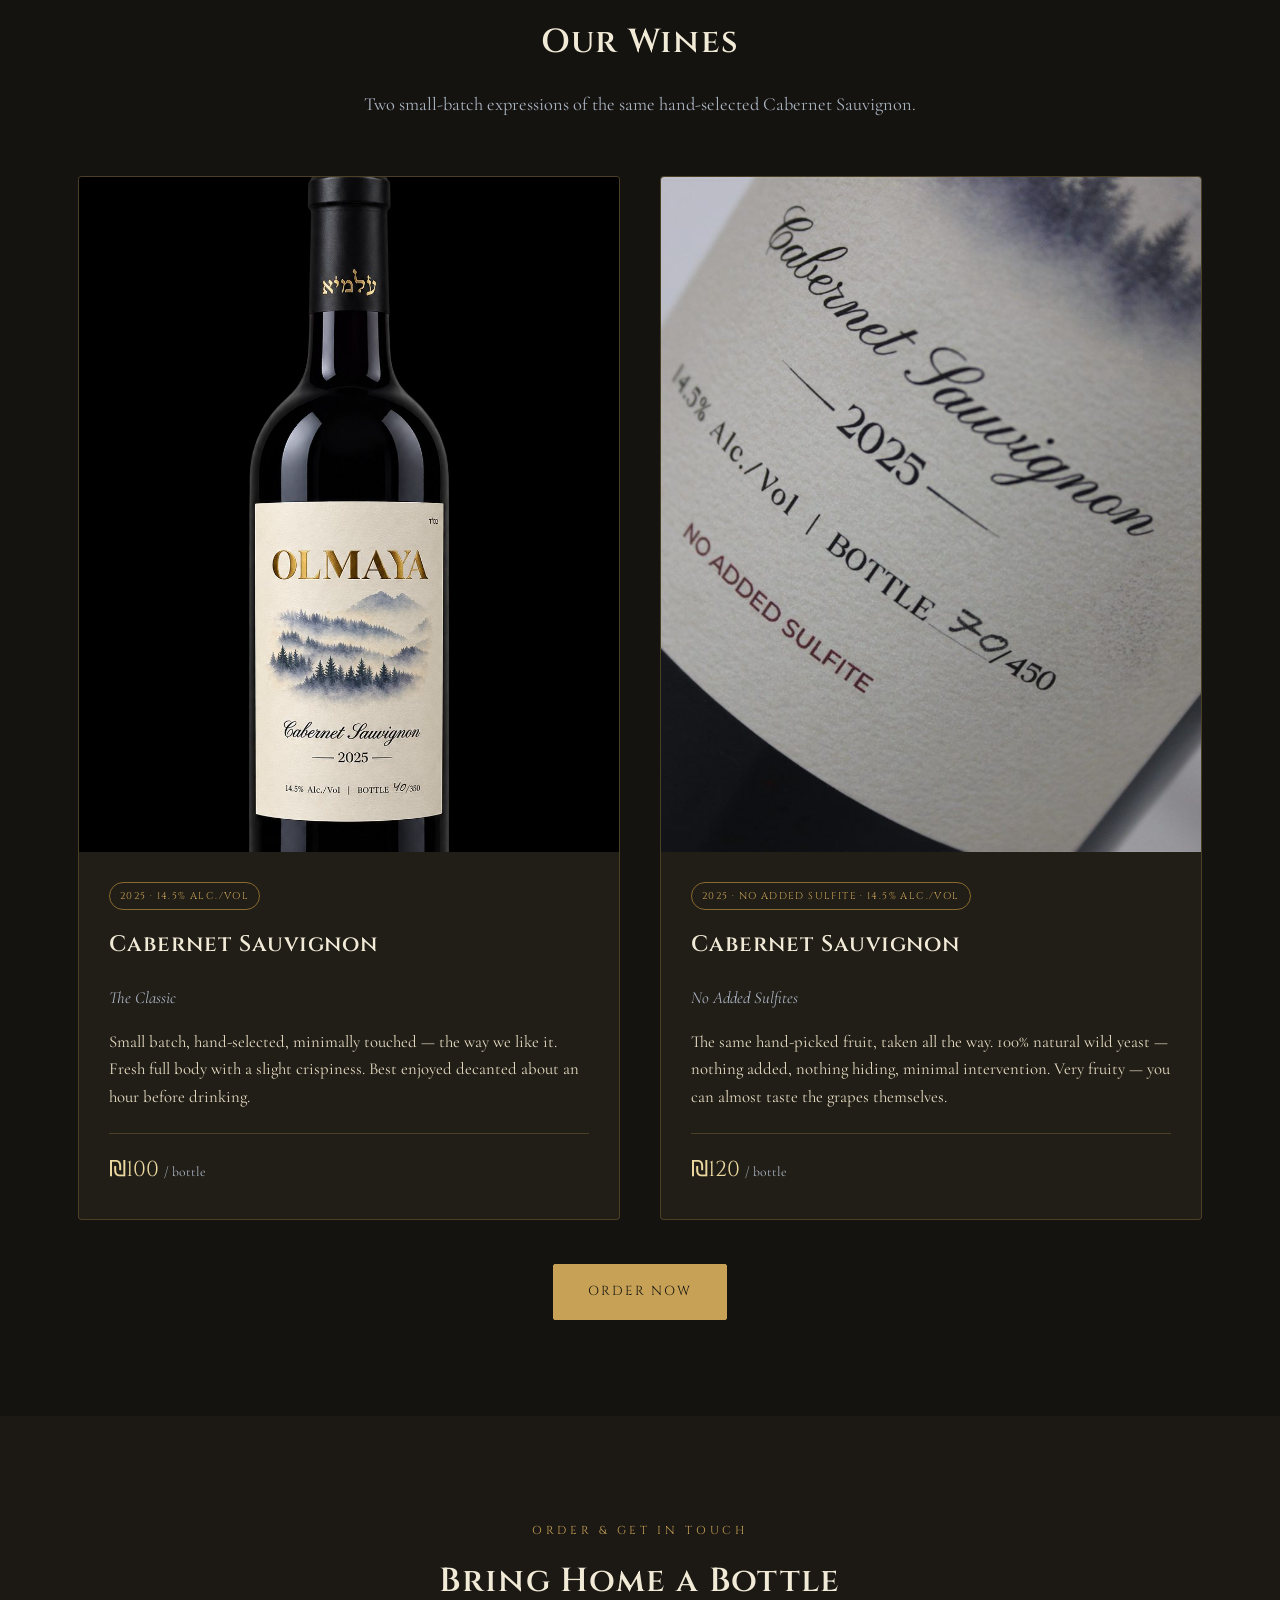
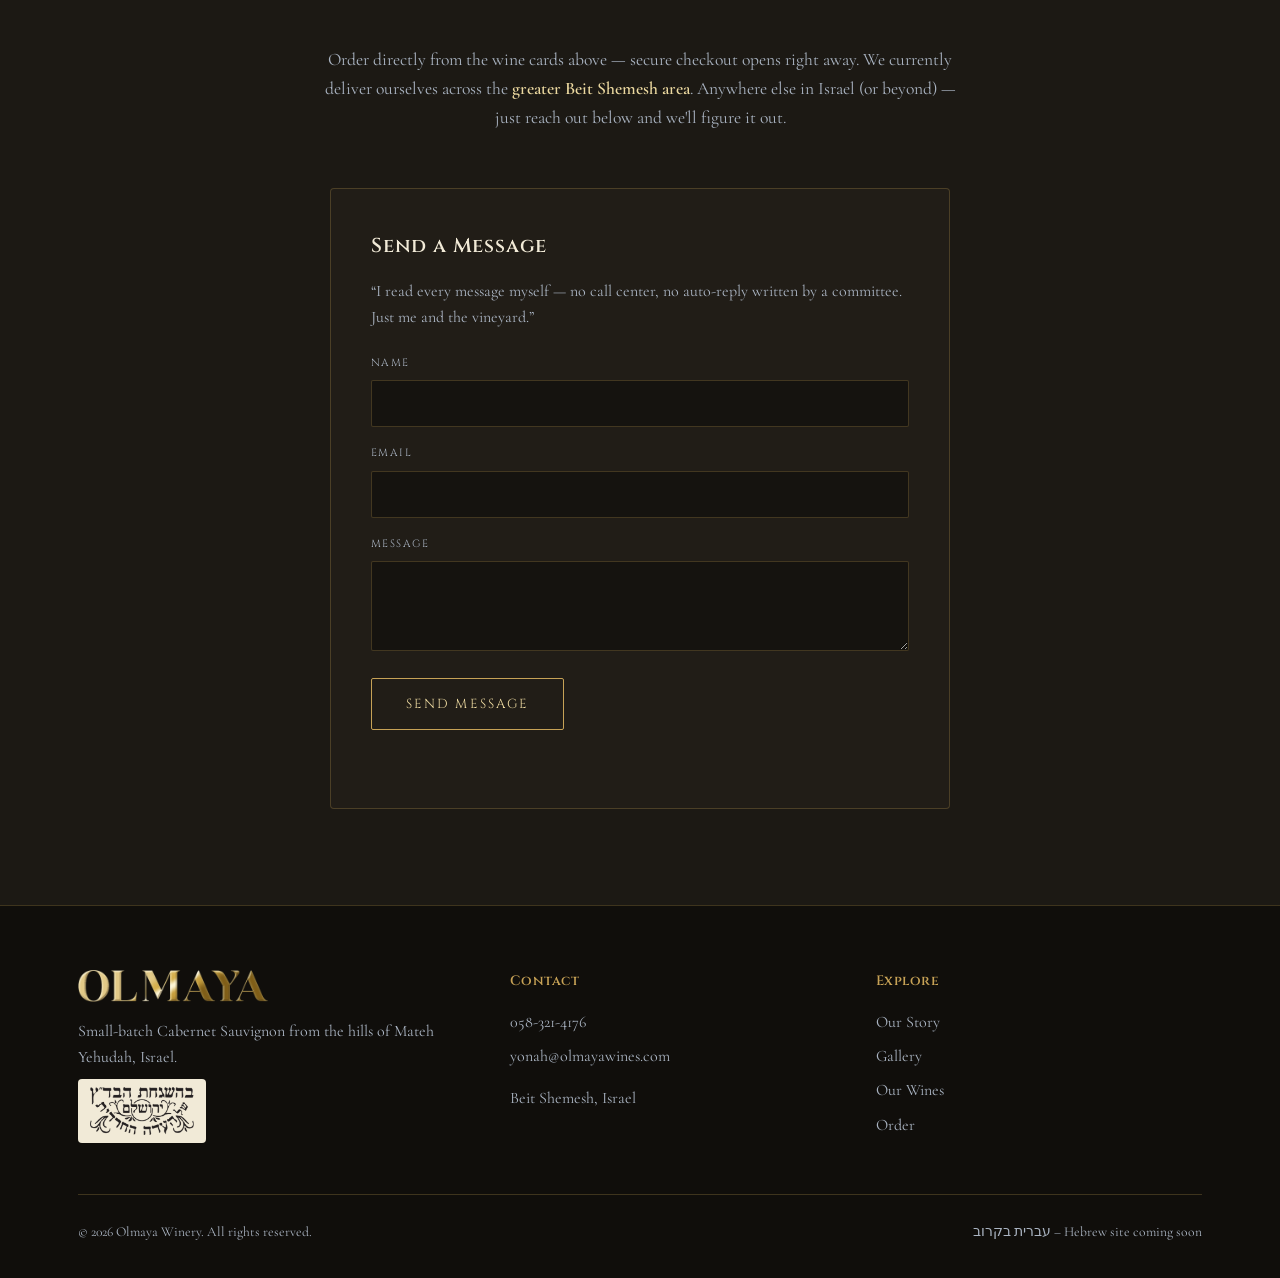
==== commit 4ddf8969: "Simplify hero tagline, add signature to Our Story section Hero tagline shortened to "Small batch. Ha" ====
--- a/index.html
+++ b/index.html
@@ -51,7 +51,7 @@
       <div class="hero-copy">
         <span class="eyebrow">Beit Shemesh, Israel</span>
         <h1 class="hero-word"><img src="images/olmaya-logo.png" alt="Olmaya" class="hero-logo-img"></h1>
-        <p class="hero-tagline">Small batch. Hand-selected. Minimally touched. Made the way wine used to be made &mdash; with the help of the One Above.</p>
+        <p class="hero-tagline">Small batch. Hand-selected. Premium boutique winery.</p>
         <div class="hero-ctas">
           <a href="#wines" class="btn btn-solid">See Our Wines</a>
           <a href="#story" class="btn">Our Story</a>
@@ -78,6 +78,7 @@
         <p>Every vintage starts with grapes I personally select in the vineyard, in the hills of Mateh Yehuda, where clusters are hand-selected to ensure the best quality grapes. We bottle in small batches &mdash; numbered, not mass-produced &mdash; because paying close attention to a few hundred bottles means we can really stay on top of things.</p>
         <p>Lots of Siyata D'Shmaya helps out along the way.</p>
         <p>Produced under the hashgacha of the Eidah Chareidis, Badatz Yerushalayim.</p>
+        <img class="story-signature" src="images/signature.png" alt="Yonah Veffer" loading="lazy">
       </div>
     </div>
 
--- a/css/style.css
+++ b/css/style.css
@@ -366,6 +366,7 @@
 }
 .story-copy p { margin: 0 0 20px; font-size: 1.15rem; color: var(--cream-soft); }
 .story-copy p:last-child { margin-bottom: 0; }
+.story-signature { height: 56px; width: auto; margin-top: 22px; }
 .story-copy .lede {
   font-family: "Cormorant Garamond", serif;
   font-style: italic;
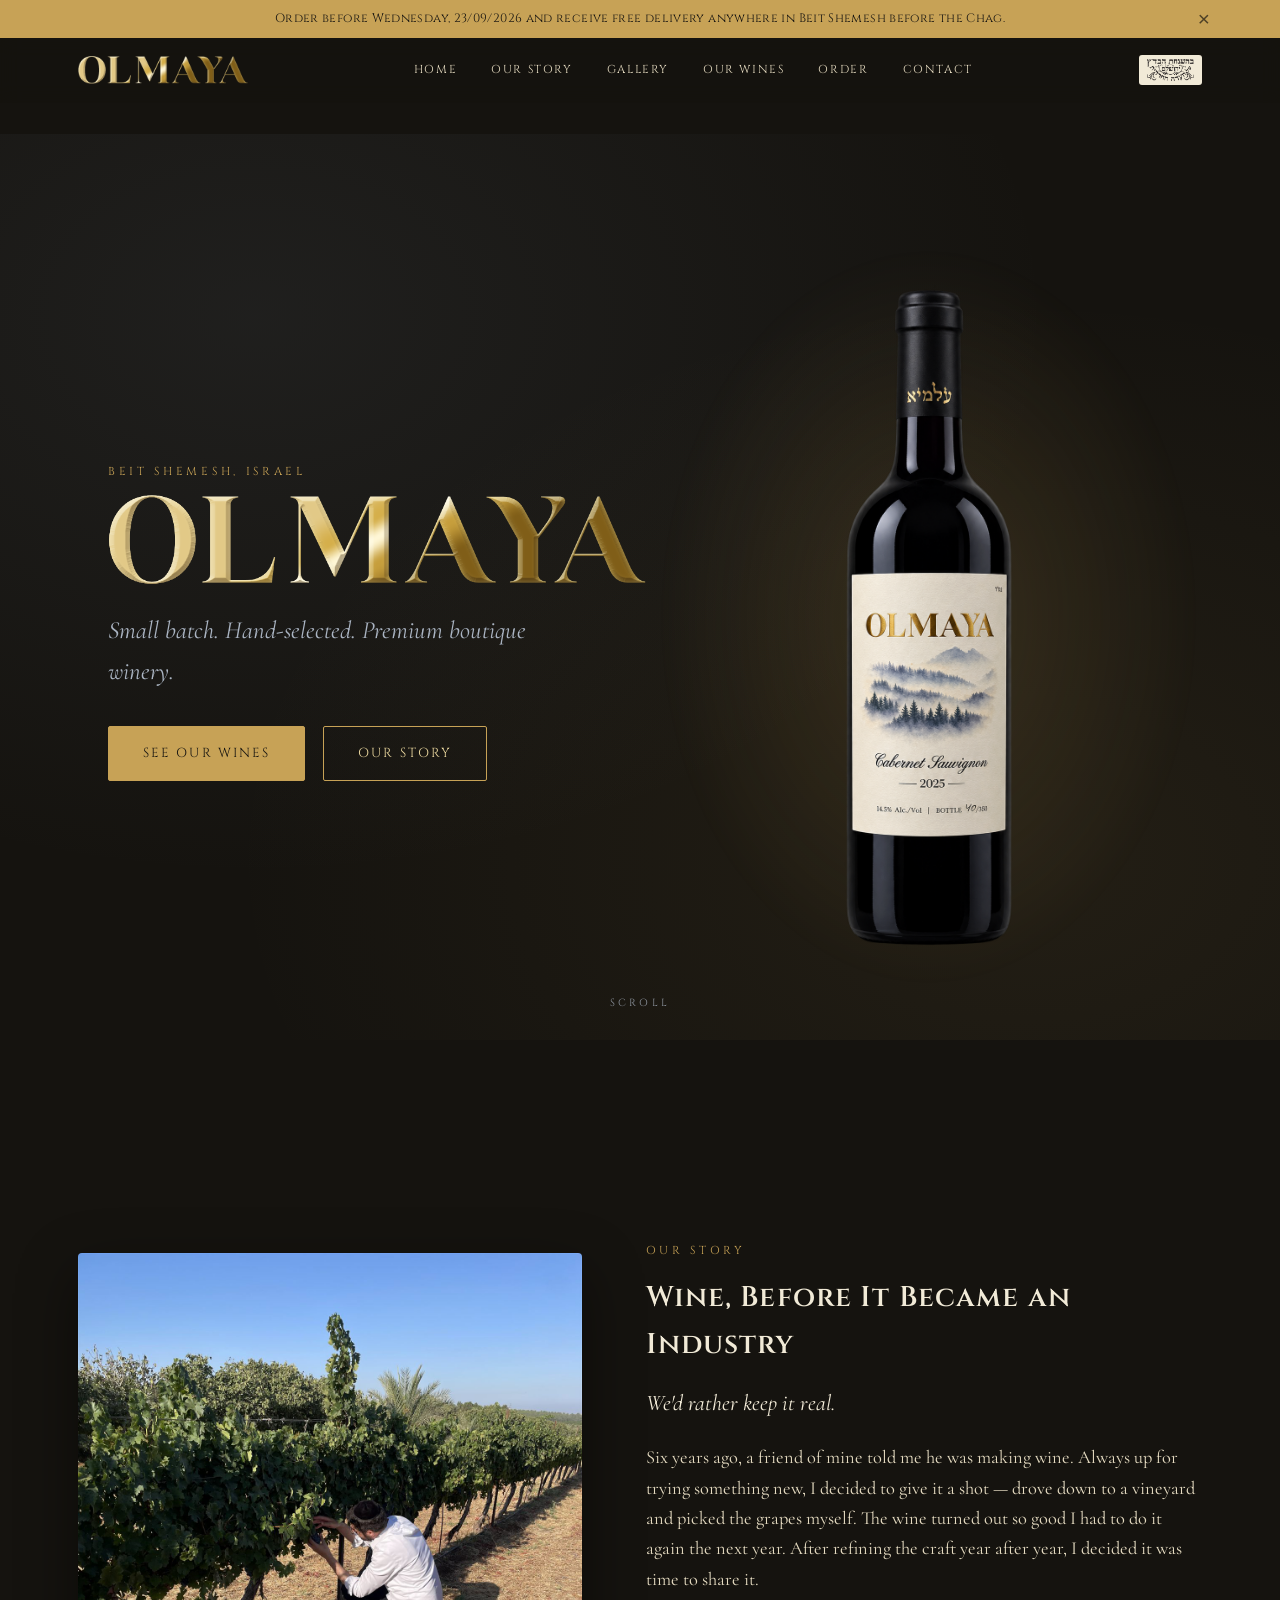
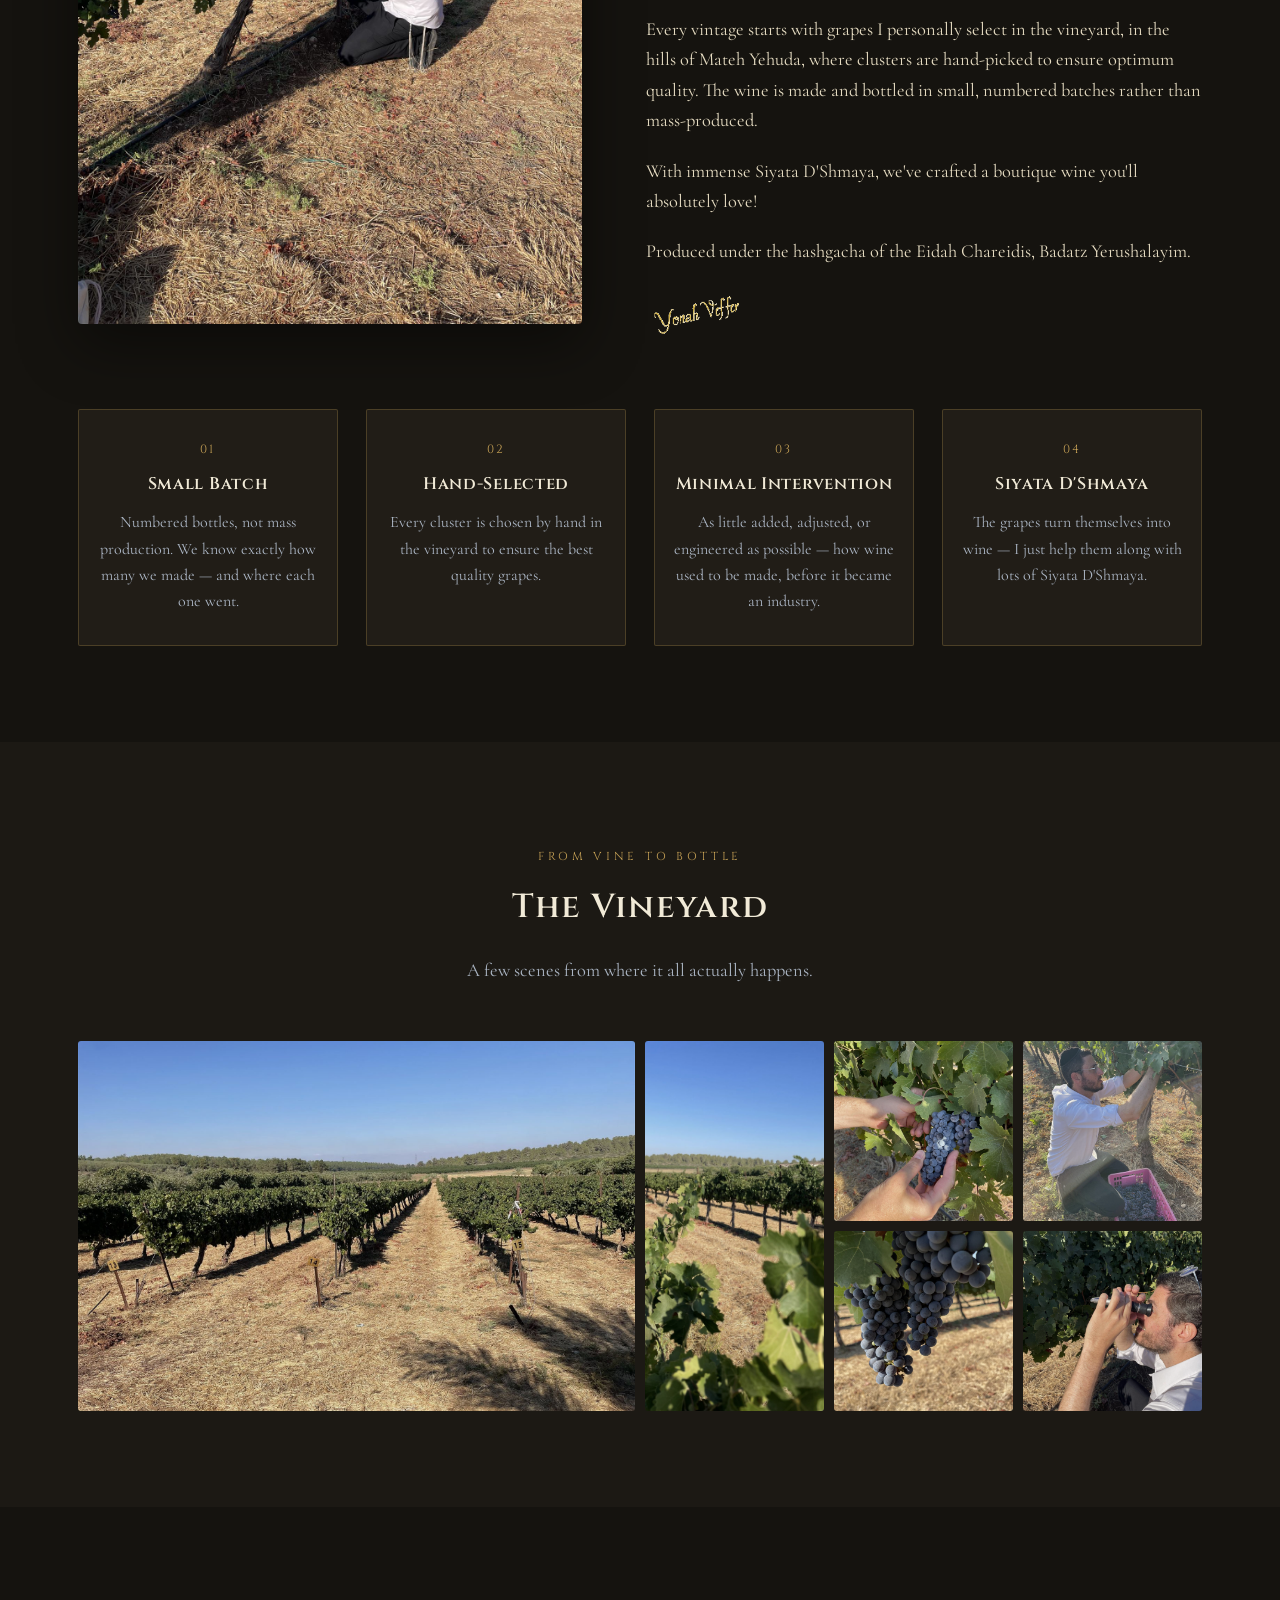
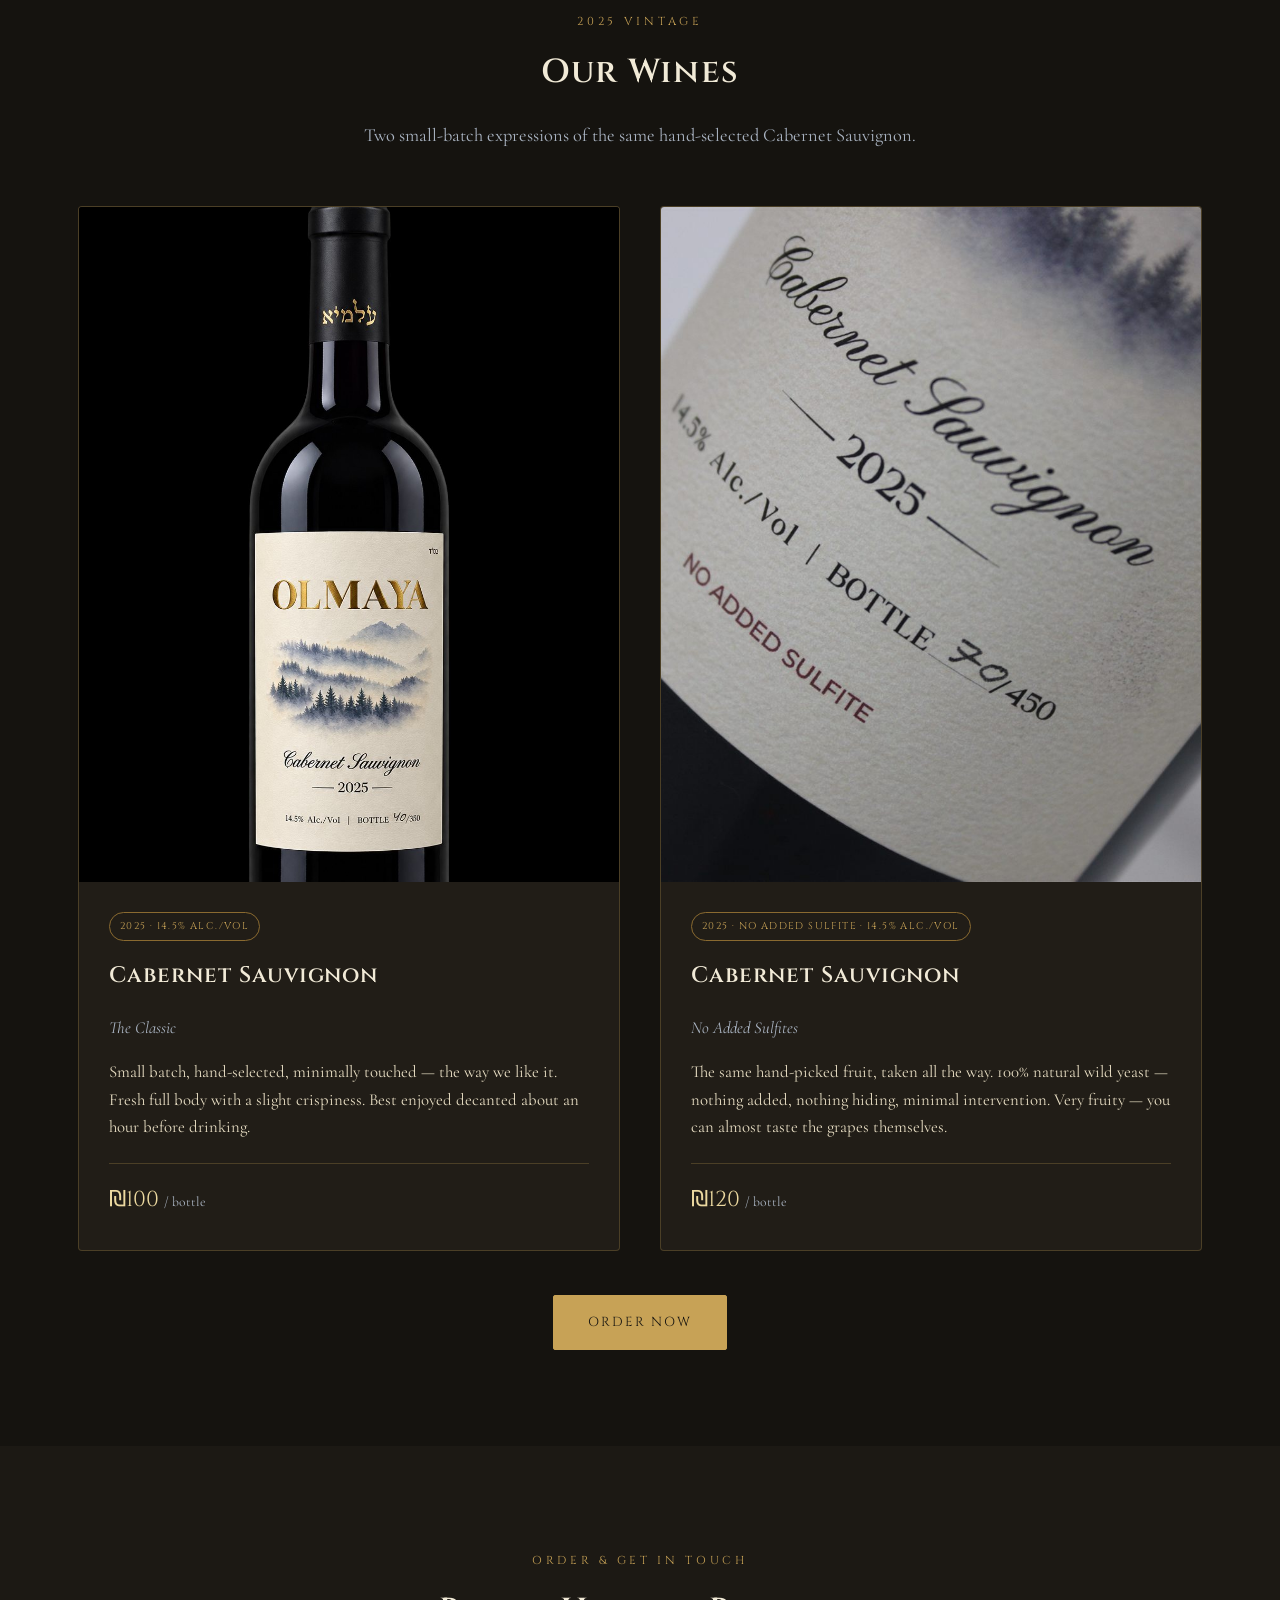
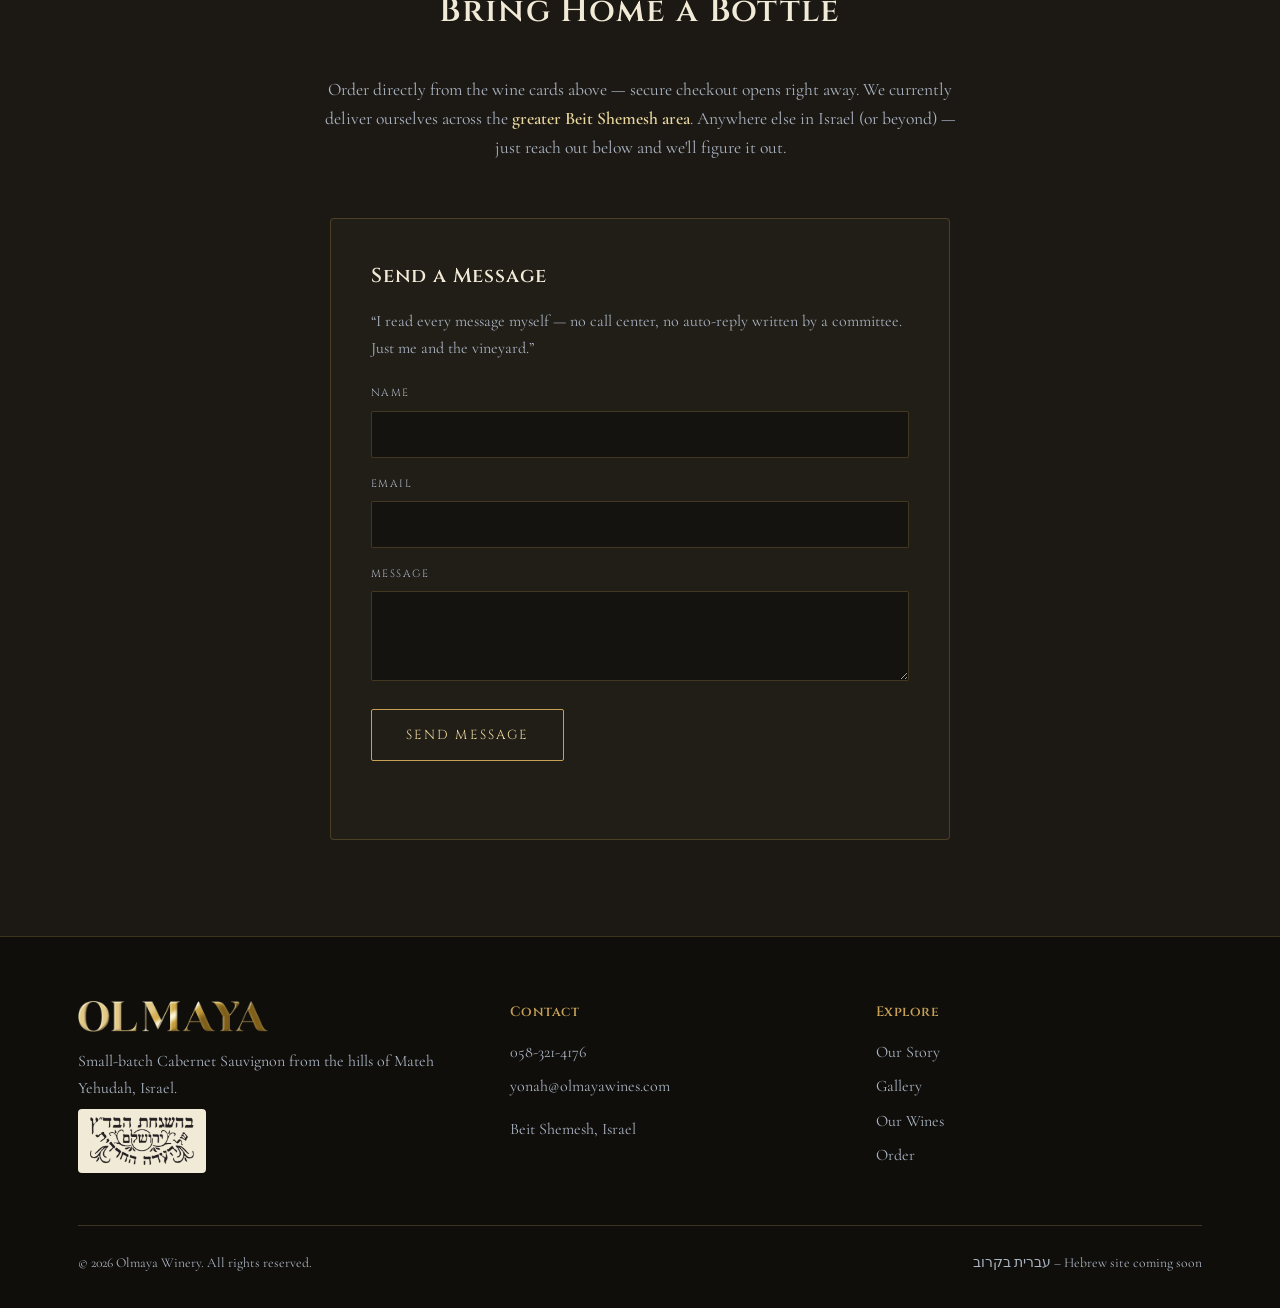
==== commit 1bef55e2: "Revise Our Story copy and pillar descriptions Co-Authored-By: Claude Sonnet 5 <noreply@anthropic.com" ====
--- a/index.html
+++ b/index.html
@@ -74,9 +74,9 @@
         <span class="eyebrow">Our Story</span>
         <h2>Wine, Before It Became an Industry</h2>
         <p class="lede">We'd rather keep it real.</p>
-        <p>Six years ago, a friend of mine told me he was making wine. Ever one to try something new, I decided to give it a shot &mdash; drove down to a vineyard and picked the grapes myself. The wine came out so good I had to do it again the next year. Six years later, I decided it was time to share it.</p>
-        <p>Every vintage starts with grapes I personally select in the vineyard, in the hills of Mateh Yehuda, where clusters are hand-selected to ensure the best quality grapes. We bottle in small batches &mdash; numbered, not mass-produced &mdash; because paying close attention to a few hundred bottles means we can really stay on top of things.</p>
-        <p>Lots of Siyata D'Shmaya helps out along the way.</p>
+        <p>Six years ago, a friend of mine told me he was making wine. Always up for trying something new, I decided to give it a shot &mdash; drove down to a vineyard and picked the grapes myself. The wine turned out so good I had to do it again the next year. After refining the craft year after year, I decided it was time to share it.</p>
+        <p>Every vintage starts with grapes I personally select in the vineyard, in the hills of Mateh Yehuda, where clusters are hand-picked to ensure optimum quality. The wine is made and bottled in small, numbered batches rather than mass-produced.</p>
+        <p>With immense Siyata D'Shmaya, we've crafted a boutique wine you'll absolutely love!</p>
         <p>Produced under the hashgacha of the Eidah Chareidis, Badatz Yerushalayim.</p>
         <img class="story-signature" src="images/signature.png" alt="Yonah Veffer" loading="lazy">
       </div>
@@ -86,12 +86,12 @@
       <div class="pillar">
         <span class="mark">01</span>
         <h4>Small Batch</h4>
-        <p>Numbered bottles, not mass production. We know exactly how many we made &mdash; and where every one went.</p>
+        <p>Numbered bottles, not mass production. We know exactly how many we made &mdash; and where each one went.</p>
       </div>
       <div class="pillar">
         <span class="mark">02</span>
         <h4>Hand-Selected</h4>
-        <p>Every cluster is chosen by hand in the vineyard, not sorted by a machine after the fact.</p>
+        <p>Every cluster is chosen by hand in the vineyard to ensure the best quality grapes.</p>
       </div>
       <div class="pillar">
         <span class="mark">03</span>
@@ -101,7 +101,7 @@
       <div class="pillar">
         <span class="mark">04</span>
         <h4>Siyata D'Shmaya</h4>
-        <p>The grapes turn themselves into wine &mdash; I just try to help it along with lots of Siyata D'Shmaya.</p>
+        <p>The grapes turn themselves into wine &mdash; I just help them along with lots of Siyata D'Shmaya.</p>
       </div>
     </div>
   </div>
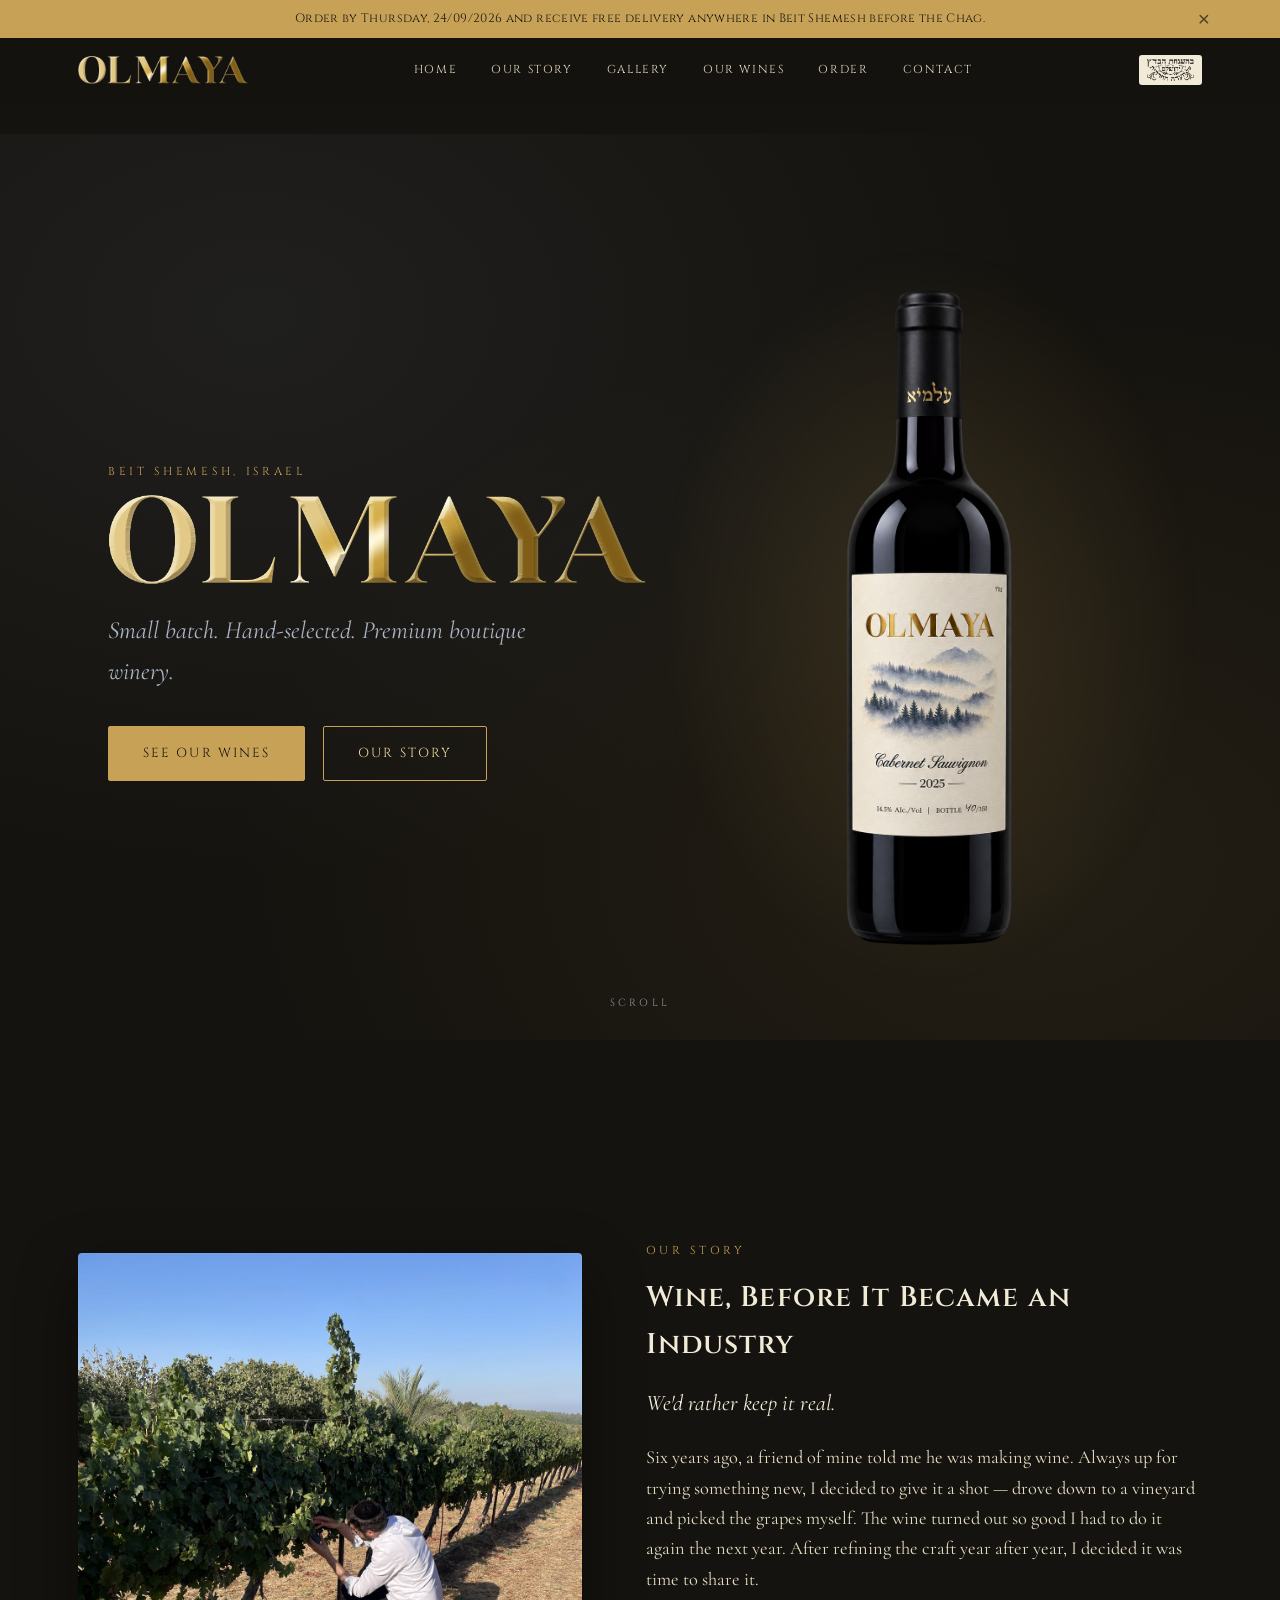
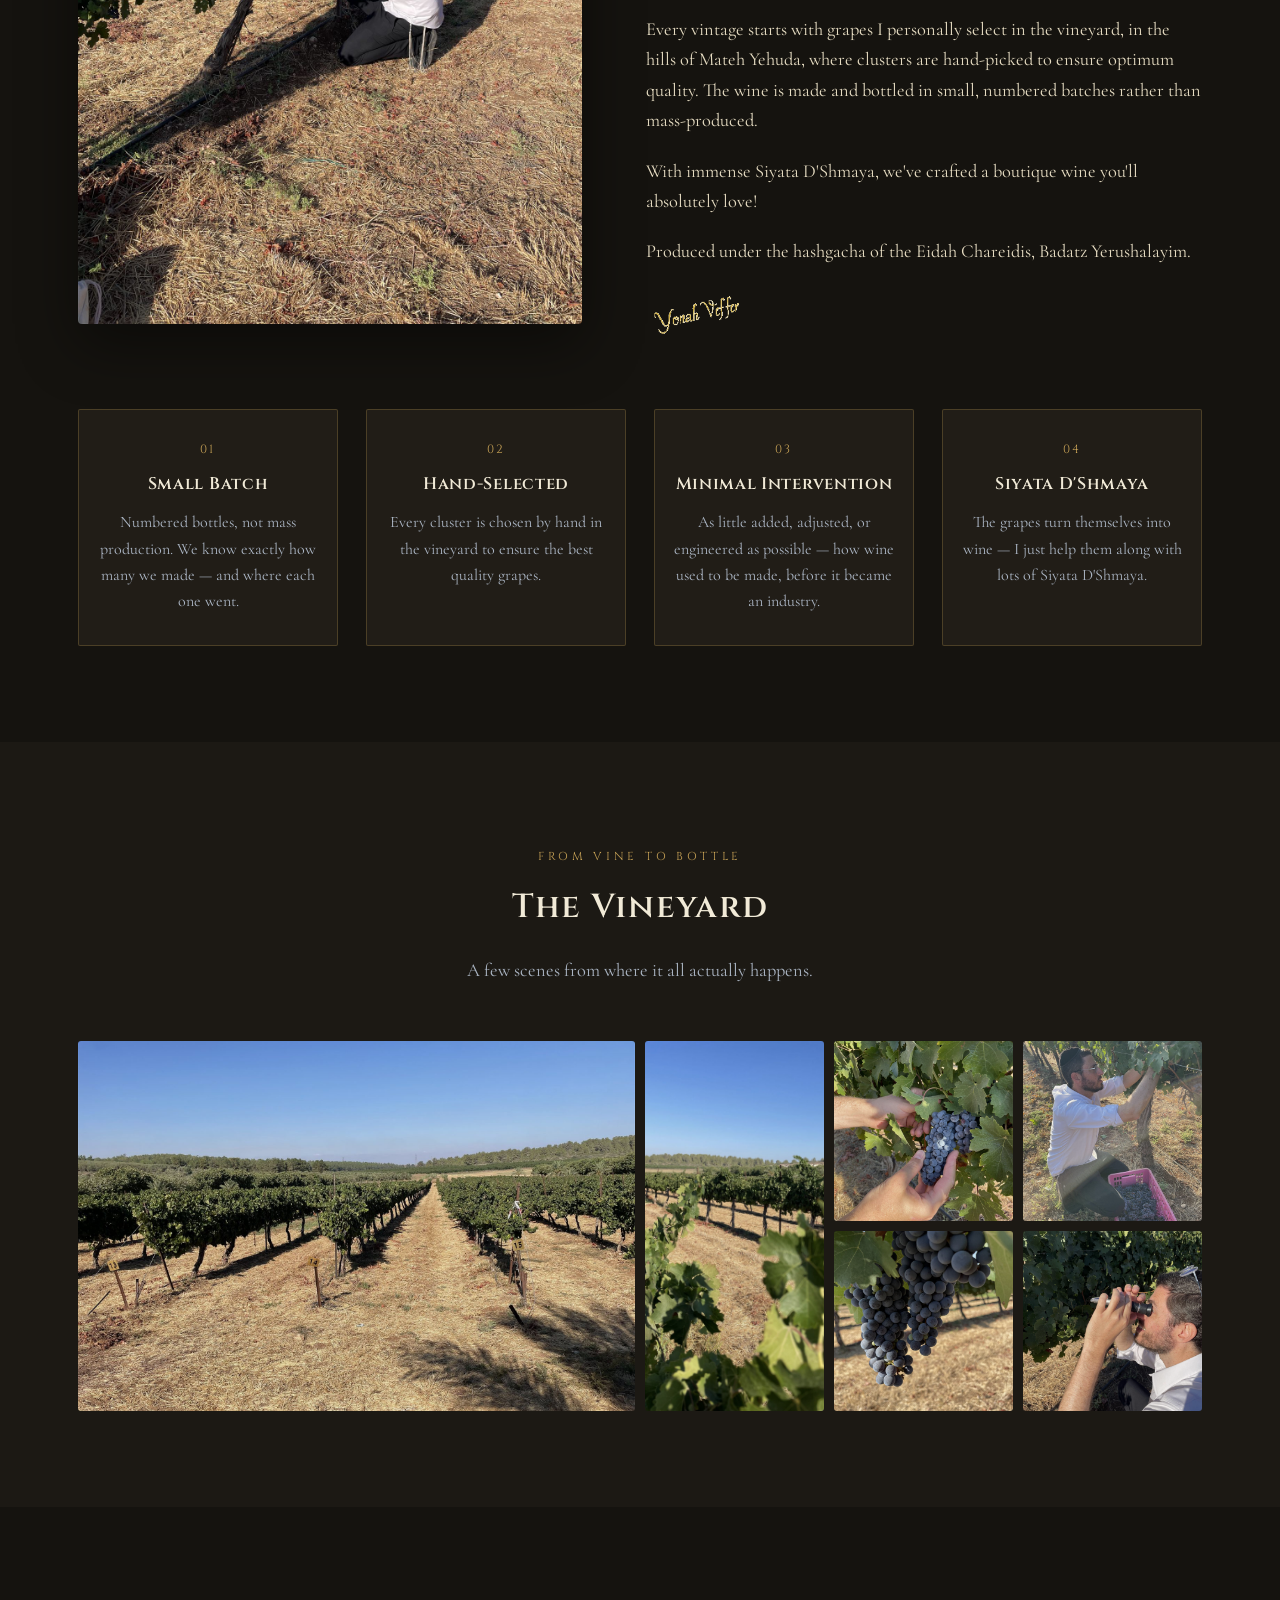
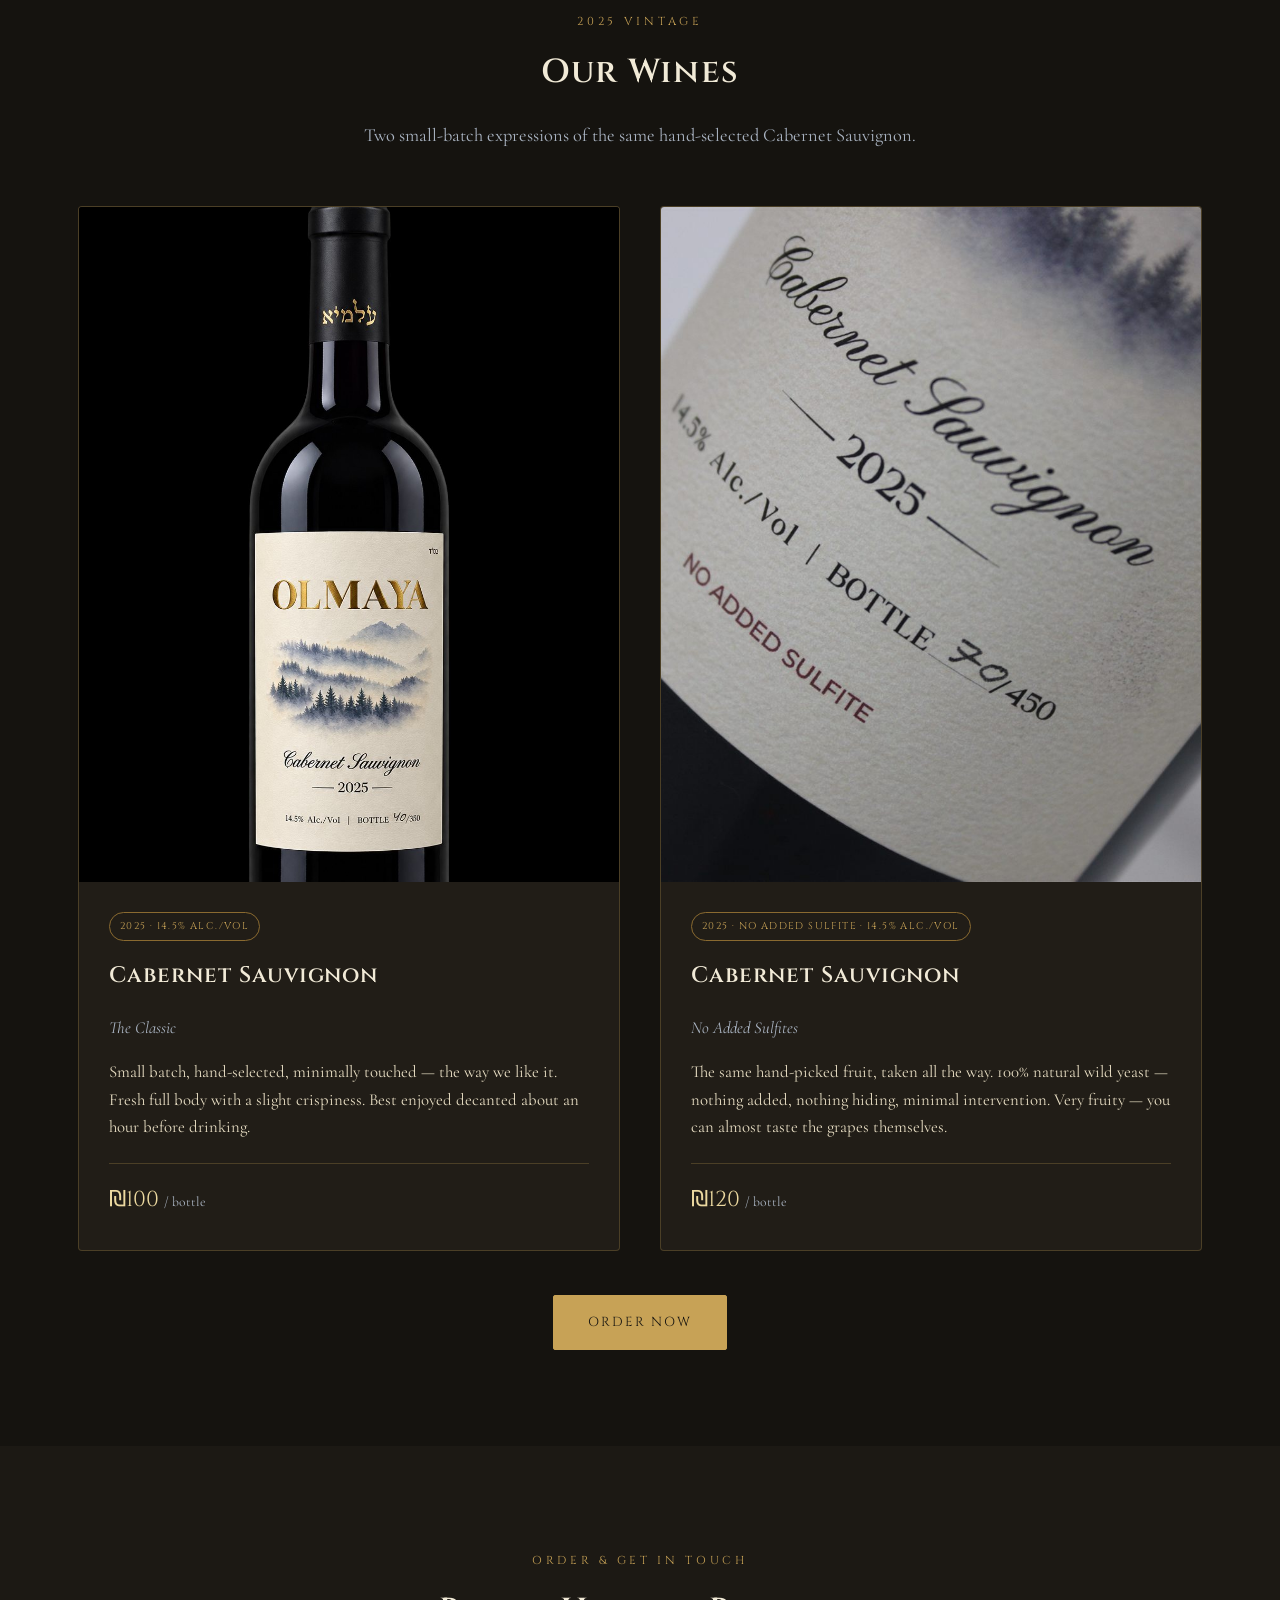
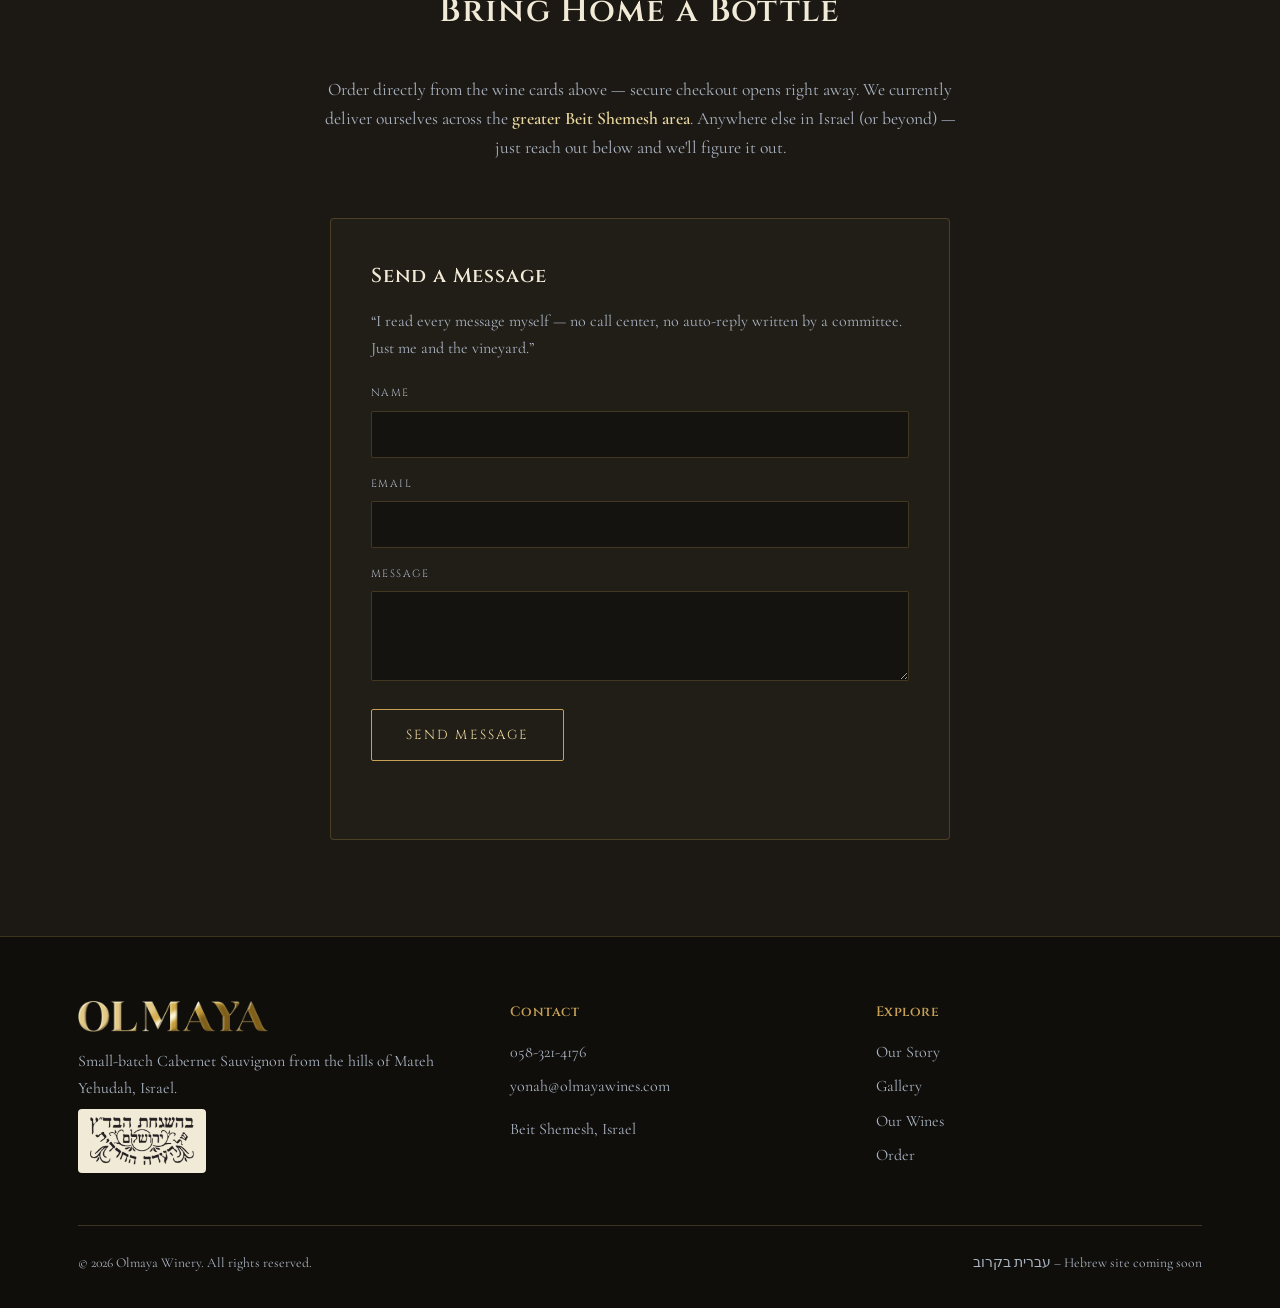
==== commit ecc0a09b: "Push promo banner deadline to Thursday, 24/09/2026 Also bumps the banner id so anyone who already di" ====
--- a/index.html
+++ b/index.html
@@ -16,9 +16,9 @@
 <body>
 
 <!-- ============ PROMO BANNER ============ -->
-<div class="promo-banner" id="promo-banner" data-banner-id="2026-09-23-delivery">
+<div class="promo-banner" id="promo-banner" data-banner-id="2026-09-24-delivery">
   <div class="container promo-banner-inner">
-    <p>Order before Wednesday, 23/09/2026 and receive free delivery anywhere in Beit Shemesh before the Chag.</p>
+    <p>Order by Thursday, 24/09/2026 and receive free delivery anywhere in Beit Shemesh before the Chag.</p>
     <button class="promo-close" id="promo-close" aria-label="Dismiss">&times;</button>
   </div>
 </div>
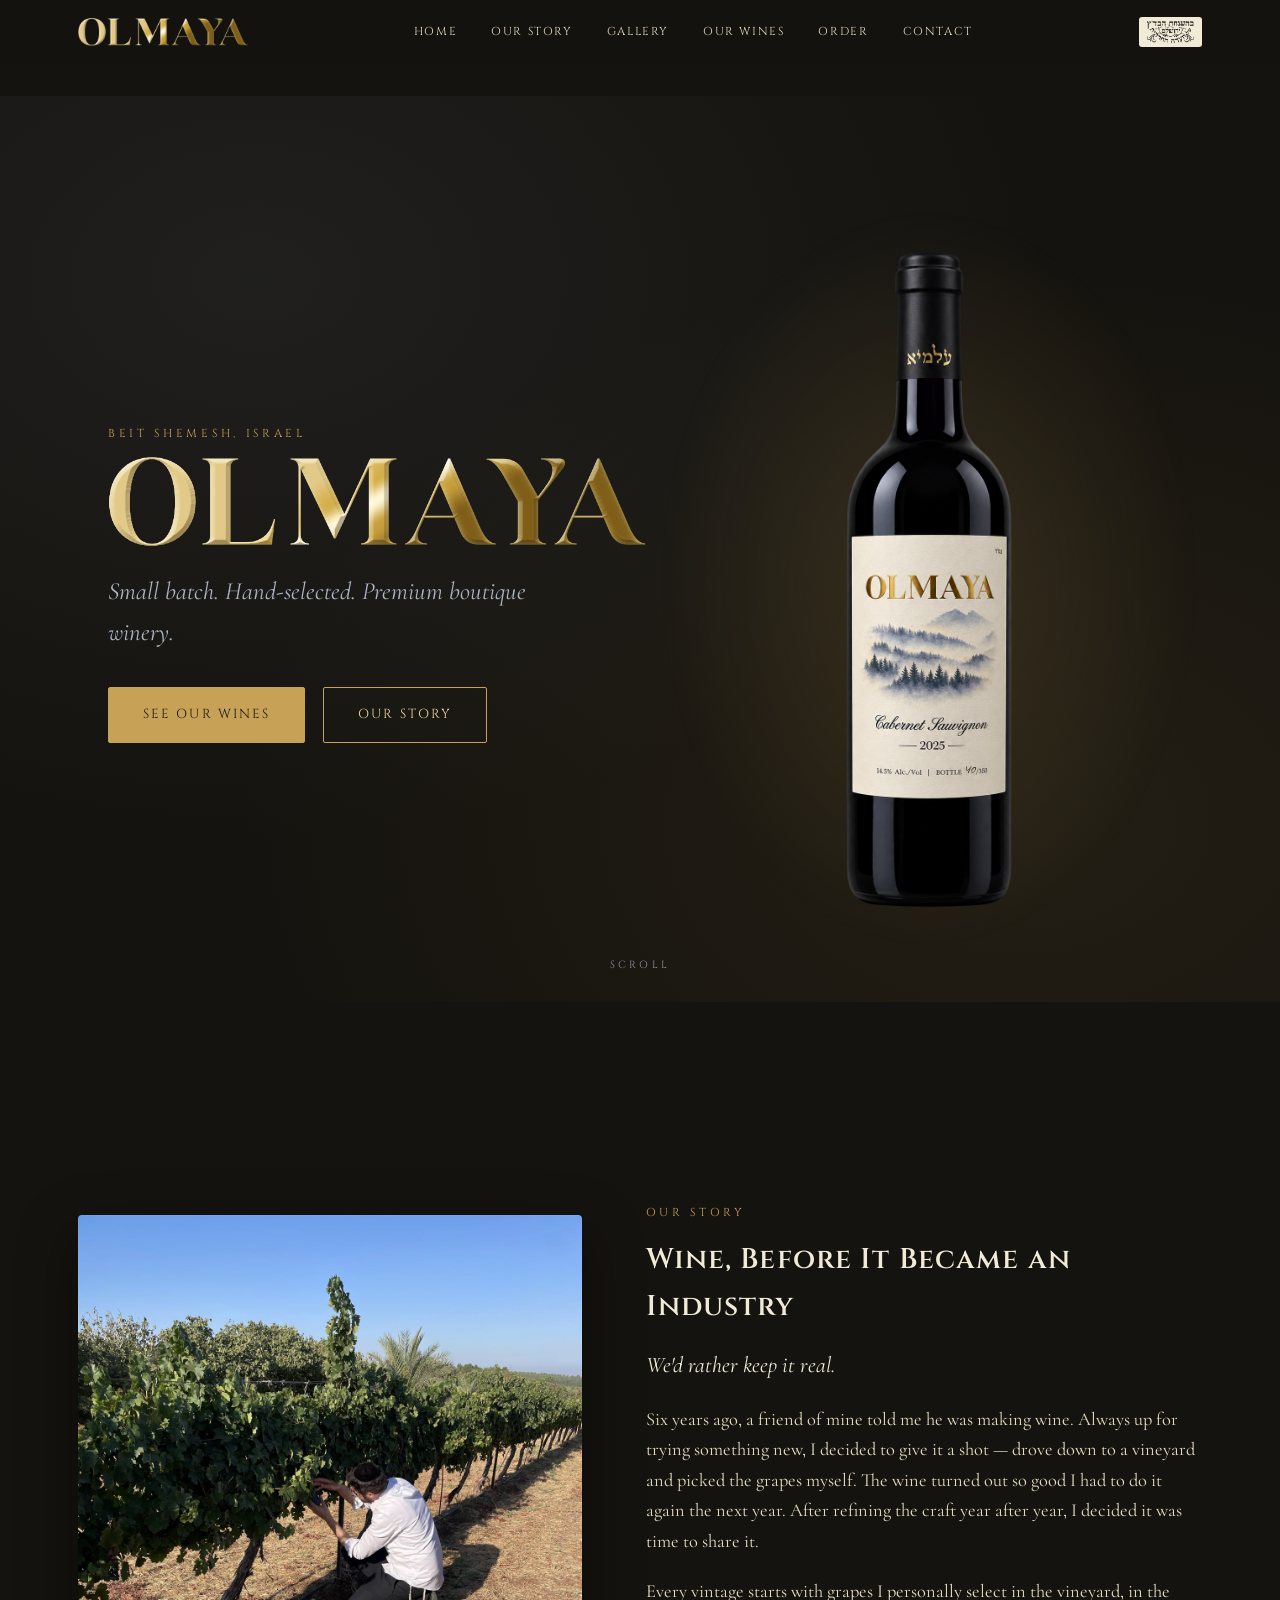
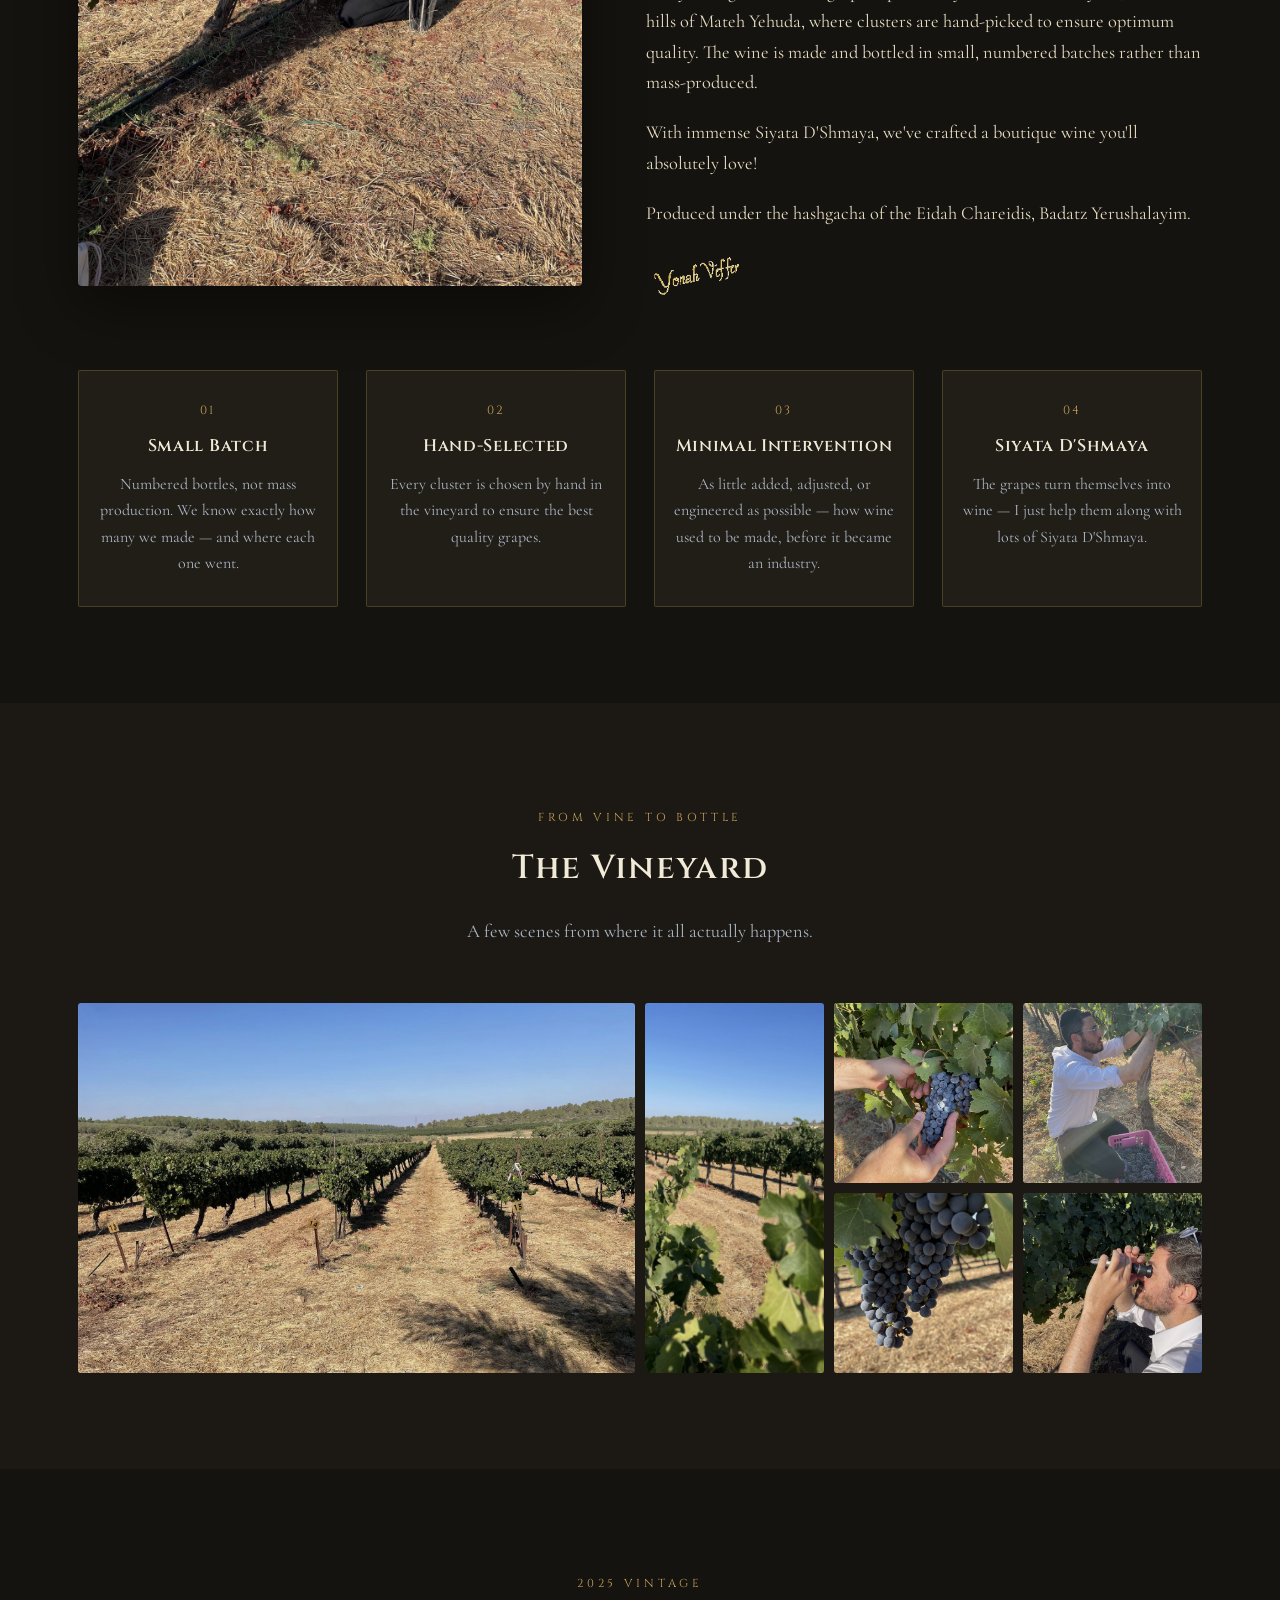
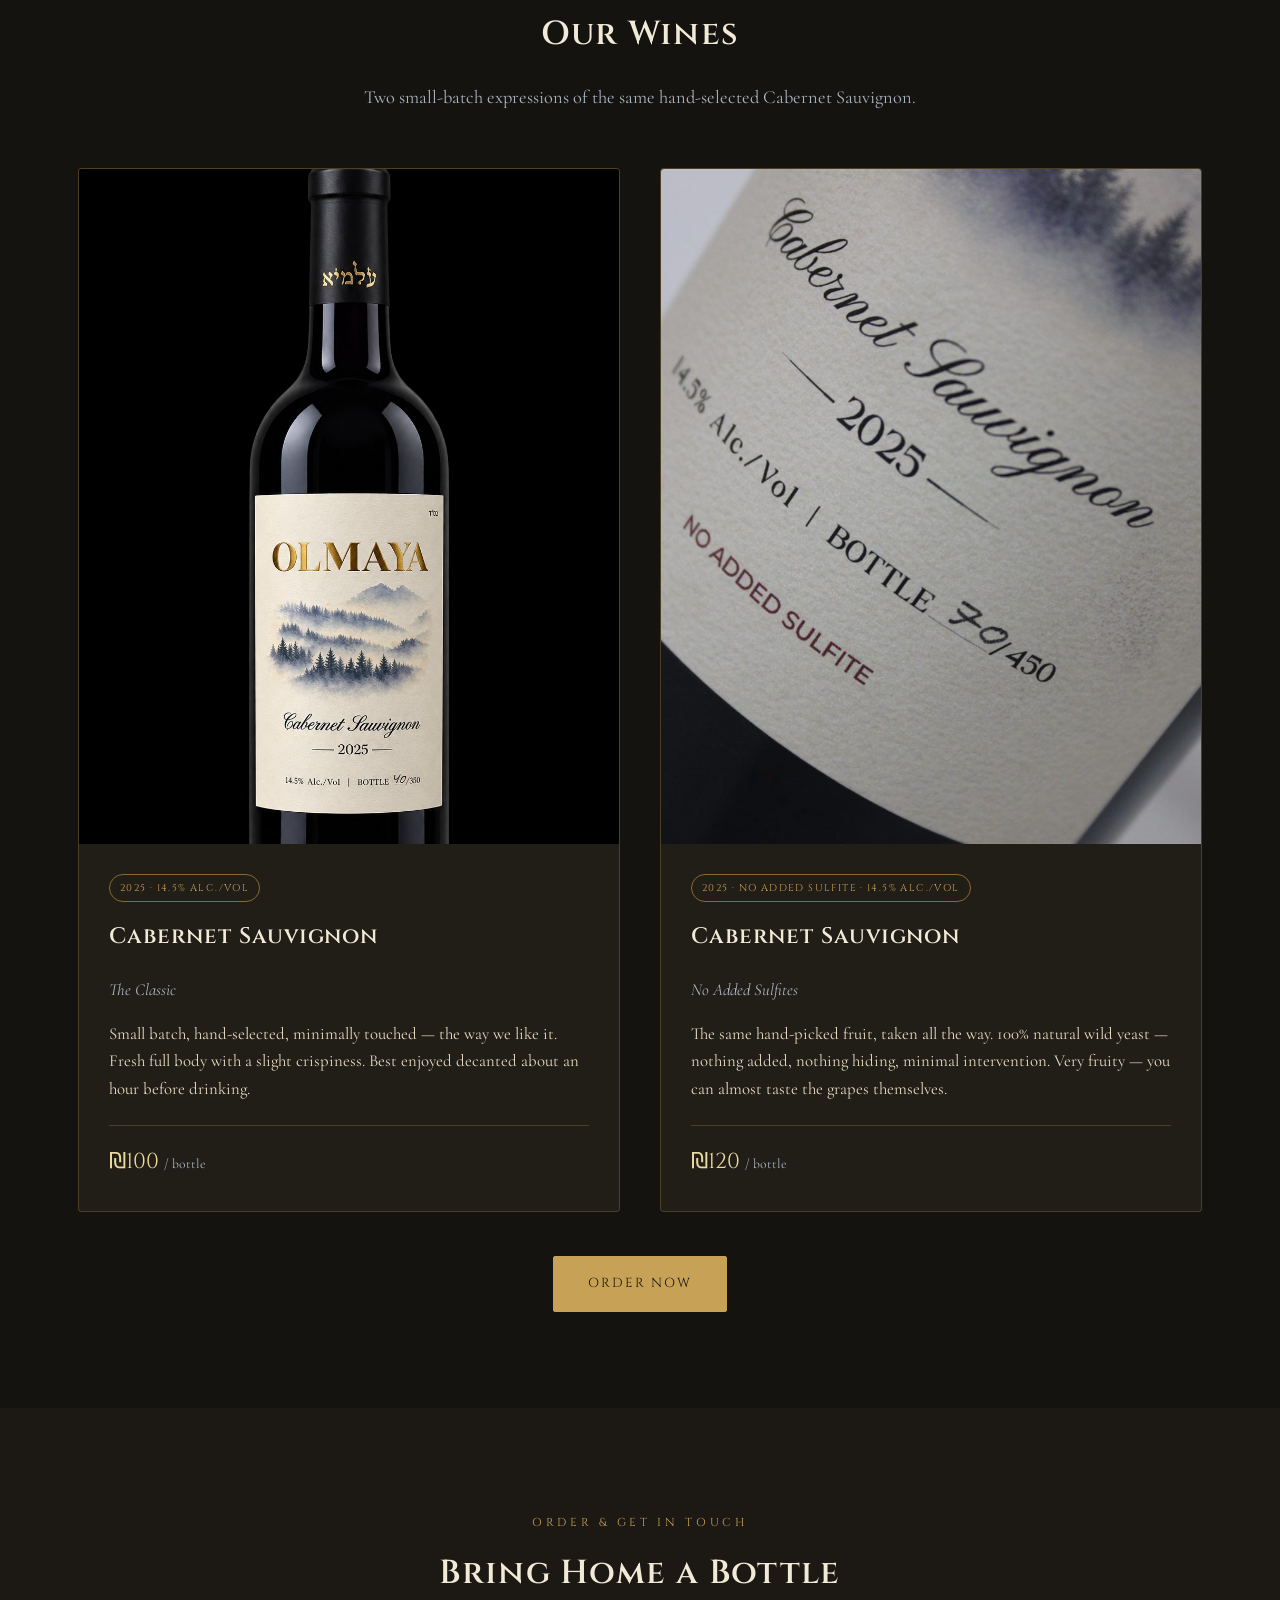
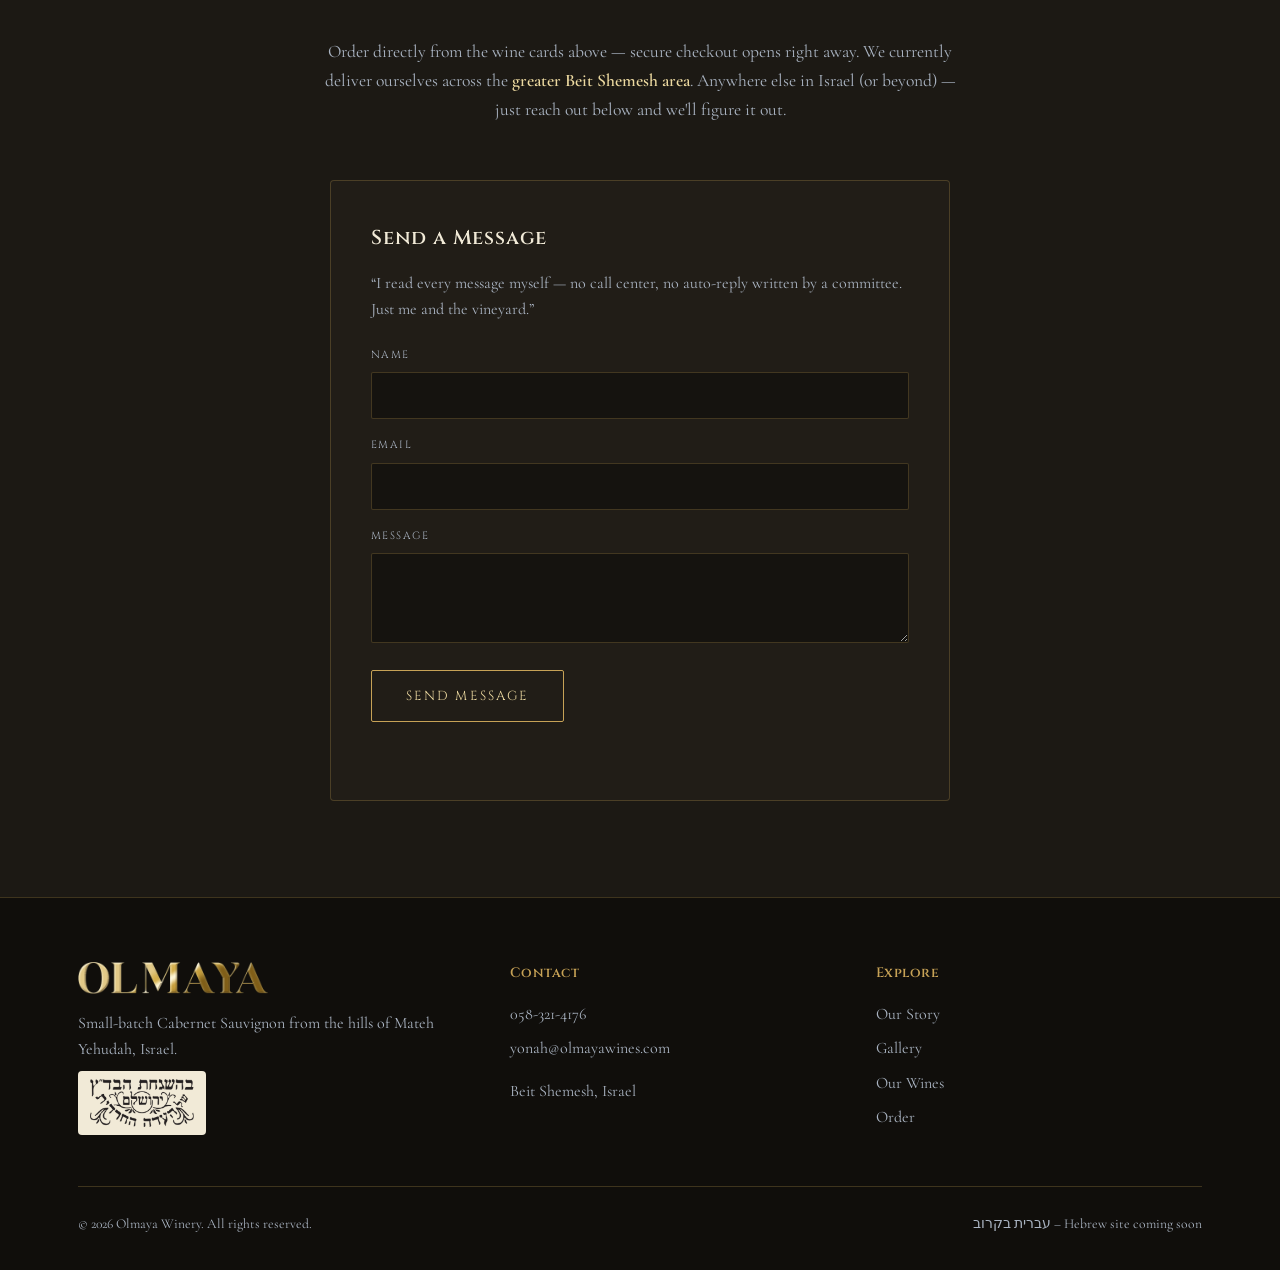
==== commit 23aa15c2: "Remove promo banner section from index.html Removed promo banner from the HTML file." ====
--- a/index.html
+++ b/index.html
@@ -16,11 +16,11 @@
 <body>
 
 <!-- ============ PROMO BANNER ============ -->
-<div class="promo-banner" id="promo-banner" data-banner-id="2026-09-24-delivery">
+<!-- <div class="promo-banner" id="promo-banner" data-banner-id="2026-09-24-delivery">
   <div class="container promo-banner-inner">
     <p>Order by Thursday, 24/09/2026 and receive free delivery anywhere in Beit Shemesh before the Chag.</p>
     <button class="promo-close" id="promo-close" aria-label="Dismiss">&times;</button>
-  </div>
+  </div> -->
 </div>
 
 <!-- ============ HEADER ============ -->
